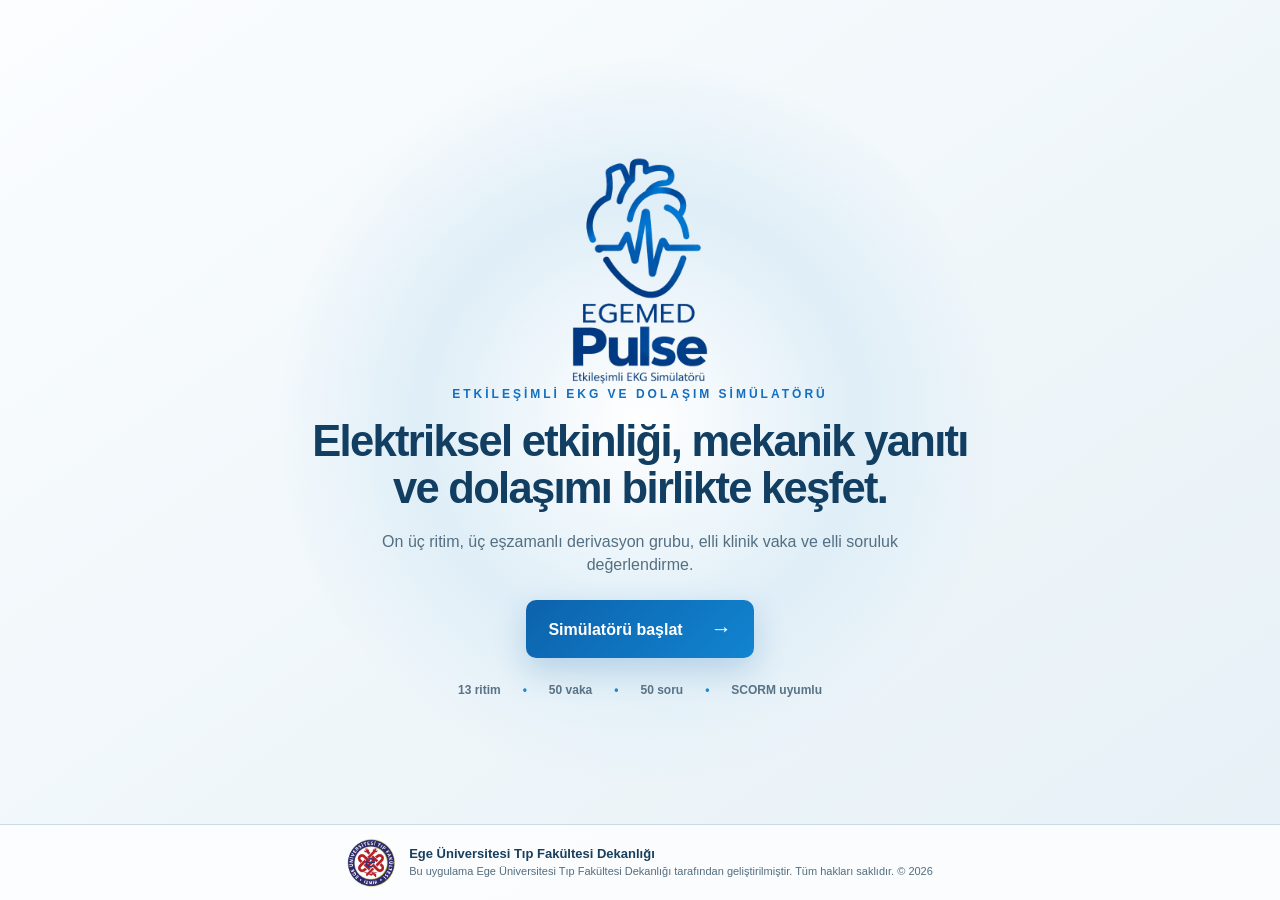
==== cardai/index.html @ 8ab579a6 "Preserve EGEMED PULSE archive baseline for independent audit" ====
<!doctype html>
<html lang="tr">
<head><meta charset="utf-8"><meta name="viewport" content="width=device-width,initial-scale=1,viewport-fit=cover"><meta name="theme-color" content="#f5fafc"><title>EGEMED PULSE — Etkileşimli EKG Simülatörü</title><link rel="icon" href="assets/egemed-pulse-favicon.png"><link rel="stylesheet" href="styles.css"></head>
<body><section class="landing" id="landingPage" aria-labelledby="landingTitle"><div class="landing-glow"></div><div class="landing-card"><img class="landing-logo" src="assets/egemed-pulse-landing.png" alt="EGEMED PULSE"><p class="landing-kicker">ETKİLEŞİMLİ EKG VE DOLAŞIM SİMÜLATÖRÜ</p><h1 id="landingTitle">Elektriksel etkinliği, mekanik yanıtı ve dolaşımı birlikte keşfet.</h1><p class="landing-lead">On üç ritim, üç eşzamanlı derivasyon grubu, elli klinik vaka ve elli soruluk değerlendirme.</p><button class="landing-start" id="startSimulator">Simülatörü başlat <span>→</span></button><div class="landing-features"><span>13 ritim</span><span>50 vaka</span><span>50 soru</span><span>SCORM uyumlu</span></div></div><footer class="landing-footer"><img src="assets/ege-tip-logo.png" alt="Ege Üniversitesi Tıp Fakültesi"><div><strong>Ege Üniversitesi Tıp Fakültesi Dekanlığı</strong><span>Bu uygulama Ege Üniversitesi Tıp Fakültesi Dekanlığı tarafından geliştirilmiştir. Tüm hakları saklıdır. © 2026</span></div></footer></section><div class="app" id="appRoot">
<header class="topbar">
  <a class="brand" href="#main" aria-label="EGEMED PULSE"><img class="pulse-header-logo" src="assets/egemed-pulse-header.png" alt="EGEMED PULSE"><span class="brand-copy"><small>ETKİLEŞİMLİ EKG SİMÜLATÖRÜ</small></span></a>
  <div class="header-progress"><span id="progressText">0 / 13 ritim incelendi</span><div class="progress-track"><i id="progressBar"></i></div></div>
  <nav aria-label="Bölümler"><button class="nav-btn active" id="simTab" data-view="sim" aria-pressed="true">Simülasyon</button><button class="nav-btn" id="caseTab" data-view="case" aria-pressed="false" title="13 simülasyon varyantı 16’şar saniye izlendikten sonra açılır">Vakalar <span id="caseCount">0/50</span></button><button class="nav-btn" id="quizTab" data-view="quiz" aria-pressed="false" title="13 simülasyon varyantı 16’şar saniye izlendikten sonra açılır">Değerlendirme <span id="quizCount">0/50</span></button><button class="nav-btn" id="educatorTab" data-view="educator" aria-pressed="false">Eğitici</button><button class="icon-btn" id="fullscreenBtn" aria-label="Tam ekrana geç" title="Tam ekran (F)">↗</button><button class="icon-btn" id="helpBtn" aria-label="Kullanım ve kaynaklar">?</button></nav>
</header>
<main id="main">
<section id="simView" class="view active-view" aria-label="EKG ve kalp simülasyonu">
  <div class="rhythm-tabs" role="group" aria-label="Ritim seçimi">
    <button data-mode="normal" class="rhythm-tab selected" aria-pressed="true"><span class="tab-number">00</span><span><strong>Normal sinüs ritmi</strong><small>Referans ritim</small></span><span class="viewed-mark" id="viewed-normal">○</span></button>
    <button data-mode="af" class="rhythm-tab" aria-pressed="false"><span class="tab-number">01</span><span><strong>Atriyal fibrilasyon</strong><small>Düzensiz atriyal etkinlik</small></span><span class="viewed-mark" id="viewed-af">○</span></button>
    <button data-mode="stemi" class="rhythm-tab" aria-pressed="false"><span class="tab-number">02</span><span><strong>ST elevasyonlu MI</strong><small>İskemi ve bölgesel kasılma</small></span><span class="viewed-mark" id="viewed-stemi">○</span></button>
    <button data-mode="pvc" class="rhythm-tab" aria-pressed="false"><span class="tab-number">03</span><span><strong>Ventriküler erken atım</strong><small>PVC · geniş erken kompleks</small></span><span class="viewed-mark" id="viewed-pvc">○</span></button>
    <button data-mode="svt" class="rhythm-tab" aria-pressed="false"><span class="tab-number">04</span><span><strong>Düzenli SVT</strong><small>Hızlı dar kompleks ritim</small></span><span class="viewed-mark" id="viewed-svt">○</span></button>
    <button data-mode="inferior" class="rhythm-tab" aria-pressed="false"><span class="tab-number">05</span><span><strong>İnferior STEMI</strong><small>II–III–aVF’de ST yükselmesi</small></span><span class="viewed-mark" id="viewed-inferior">○</span></button>
    <button data-mode="vt" class="rhythm-tab" aria-pressed="false"><span class="tab-number">06</span><span><strong>Ventriküler taşikardi</strong><small>Düzenli geniş kompleks</small></span><span class="viewed-mark" id="viewed-vt">○</span></button>
    <button data-mode="vf" class="rhythm-tab" aria-pressed="false"><span class="tab-number">07</span><span><strong>Ventriküler fibrilasyon</strong><small>Kaotik arrest ritmi</small></span><span class="viewed-mark" id="viewed-vf">○</span></button>
    <button data-mode="pat" class="rhythm-tab" aria-pressed="false"><span class="tab-number">08</span><span><strong>Paroksismal AT</strong><small>Ektopik P · dar QRS</small></span><span class="viewed-mark" id="viewed-pat">○</span></button>
    <button data-mode="flutter" class="rhythm-tab" aria-pressed="false"><span class="tab-number">09</span><span><strong>Atriyal flutter</strong><small>F dalgaları · 2:1 iletim</small></span><span class="viewed-mark" id="viewed-flutter">○</span></button>
    <button data-mode="sintach" class="rhythm-tab" aria-pressed="false"><span class="tab-number">10</span><span><strong>Sinüs taşikardisi</strong><small>Hızlı sinüs ritmi</small></span><span class="viewed-mark" id="viewed-sintach">○</span></button>
    <button data-mode="lbbb" class="rhythm-tab" aria-pressed="false"><span class="tab-number">11</span><span><strong>Sol dal bloğu</strong><small>V1 / V6 morfolojisi</small></span><span class="viewed-mark" id="viewed-lbbb">○</span></button>
    <button data-mode="rbbb" class="rhythm-tab" aria-pressed="false"><span class="tab-number">12</span><span><strong>Sağ dal bloğu</strong><small>V1’de rSR′</small></span><span class="viewed-mark" id="viewed-rbbb">○</span></button>
  </div>
  <div class="workspace" id="workspace">
    <section class="panel anatomy-panel focus-target" data-focus="anatomy" aria-labelledby="anatomyTitle">
      <div class="panel-head compact-head"><div><span class="eyebrow">01 / MEKANİK YANIT</span><h2 id="anatomyTitle">Kalp ve dolaşım</h2></div><div class="head-tools"><span class="tag">Eşzamanlı model</span><button class="panel-focus" data-focus-panel="anatomy" aria-label="Kalbi büyüt">↗</button></div></div>
      <div class="anatomy-stage"><svg id="heartSvg" viewBox="0 0 540 560" role="img" aria-labelledby="heartTitle heartDesc">
              <title id="heartTitle">Kalp, akciğer ve sistemik dolaşım</title><desc id="heartDesc">Mavi kan akışı vücuttan sağ kalbe ve akciğere; kırmızı akış akciğerden sol kalbe ve vücuda ilerler. Sarı işaretler elektriksel uyarıyı gösterir. Hastanın sağ kalbi görüntünün solundadır.</desc>
              <defs>
                <radialGradient id="heartGlow"><stop stop-color="#263443"/><stop offset="1" stop-color="#101c27" stop-opacity="0"/></radialGradient>
                <linearGradient id="wall" x1="0" y1="0" x2="1" y2="1"><stop stop-color="#aa575e"/><stop offset=".45" stop-color="#62333f"/><stop offset="1" stop-color="#2e2534"/></linearGradient>
                <linearGradient id="blueChamber"><stop stop-color="#163956"/><stop offset="1" stop-color="#235876"/></linearGradient>
                <linearGradient id="redChamber"><stop stop-color="#572b3b"/><stop offset="1" stop-color="#893f4d"/></linearGradient>
                <linearGradient id="lungExchange"><stop stop-color="#66bdf6"/><stop offset=".48" stop-color="#a891da"/><stop offset="1" stop-color="#fb7b89"/></linearGradient>
                <linearGradient id="bodyExchange"><stop stop-color="#fb7b89"/><stop offset=".48" stop-color="#aa91d3"/><stop offset="1" stop-color="#66bdf6"/></linearGradient>
                <filter id="glow"><feGaussianBlur stdDeviation="3"/></filter>
              </defs>
              <ellipse cx="272" cy="310" rx="223" ry="209" fill="url(#heartGlow)"/>
              <g class="organs">
                <path d="M234 46C210 34 194 44 183 67L172 100Q174 120 209 118L247 106V68Q244 52 234 46Z"/>
                <path d="M306 46C330 34 346 44 357 67L368 100Q366 120 331 118L293 106V68Q296 52 306 46Z"/>
                <path class="bronchi" d="M270 36V68M270 65L221 91M270 65L319 91M222 90l-19-4m19 4-11 16m108-16 19-4m-19 4 11 16"/>
                <rect x="181" y="493" width="178" height="46" rx="18"/>
              </g>
              <text class="organ-label" x="270" y="21" text-anchor="middle">AKCİĞERLER</text>
              <text class="organ-label" x="270" y="486" text-anchor="middle">VÜCUT DOKULARI</text>
              <g id="vessels" fill="none" stroke-linecap="round" stroke-linejoin="round">
                <path class="vessel vessel-blue" d="M201 506H107Q83 506 83 476V216Q83 194 107 194H178V235"/>
                <path class="vessel vessel-blue" d="M221 346Q221 311 251 284L272 250V172Q272 147 242 144H147Q126 144 126 117V99Q126 88 146 88H188"/>
                <path class="vessel vessel-red" d="M352 88H388Q413 88 413 113V181Q413 199 391 208L365 225"/>
                <path class="vessel vessel-red" d="M328 357Q298 288 309 227L316 177Q328 140 362 144Q462 149 462 227V476Q462 506 433 506H340"/>
                <path class="vessel" stroke="url(#lungExchange)" d="M188 88Q270 117 352 88"/>
                <path class="vessel" stroke="url(#bodyExchange)" d="M340 506Q270 550 201 506"/>
                <path class="vessel-highlight" d="M201 506H107Q83 506 83 476V216Q83 194 107 194H178V235M221 346Q221 311 251 284L272 250V172Q272 147 242 144H147Q126 144 126 117V99Q126 88 146 88H188M352 88H388Q413 88 413 113V181Q413 199 391 208L365 225M328 357Q298 288 309 227L316 177Q328 140 362 144Q462 149 462 227V476Q462 506 433 506H340"/>
              </g>
              <g id="heartWall"><path d="M166 214C128 242 131 307 159 353C180 396 232 444 291 461C342 436 388 386 399 322C411 259 386 217 352 210C316 195 288 216 271 239C251 208 204 191 166 214Z" fill="url(#wall)" stroke="#ad6875" stroke-width="2"/>
                <path d="M269 262Q281 330 291 443" fill="none" stroke="#cf7f89" stroke-width="13" opacity=".34"/>
              </g>
              <g id="ra" class="chamber"><path d="M168 232C146 252 150 280 172 295L241 291Q259 250 231 229C209 216 181 216 168 232Z" fill="url(#blueChamber)" stroke="#579ac0" stroke-width="2"/></g>
              <g id="la" class="chamber"><path d="M301 235Q282 252 296 287L367 299Q397 269 373 239Q337 211 301 235Z" fill="url(#redChamber)" stroke="#c66b78" stroke-width="2"/></g>
              <g id="rv" class="chamber"><path d="M168 316Q156 346 199 389Q226 418 268 431Q260 365 248 314Z" fill="url(#blueChamber)" stroke="#579ac0" stroke-width="2"/><path d="M184 334l23 14-5 20m18-39 12 23-8 24" class="trabecula blue"/></g>
              <g id="lv" class="chamber"><path d="M297 313Q293 363 305 423Q363 386 372 328L365 315Z" fill="url(#redChamber)" stroke="#c66b78" stroke-width="3"/><path d="M315 332l14 20-5 33m29-54-14 22 5 18" class="trabecula red"/></g>
              <g id="regionalWall"><path d="M377 319Q385 372 301 445" fill="none" stroke="#db9292" stroke-width="8" opacity=".5"/></g>
              <g id="ischemicRegion" opacity="0"><path d="M357 318L392 324Q386 407 299 454L307 423Q366 380 357 318Z" fill="#e7ac48" fill-opacity=".35" stroke="#f6c965" stroke-dasharray="4 3" stroke-width="2"/></g>
              <g id="coronaries"><path id="coronaryFlow" d="M314 244Q352 243 378 288Q398 343 348 406L305 442" fill="none" stroke="#f58086" stroke-width="4"/><g id="coronaryBlock" opacity="0" transform="translate(380 292)"><circle r="9" fill="#ffe1ac" stroke="#fb855c" stroke-width="2"/><path d="M-4-4L4 4M4-4L-4 4" stroke="#8c3225" stroke-width="2.5"/></g><circle class="coronary-particle" r="2.5" fill="#ffc3ad"/><circle class="coronary-particle" r="2.5" fill="#ffc3ad"/><circle class="coronary-particle" r="2.5" fill="#ffc3ad"/><circle class="coronary-particle" r="2.5" fill="#ffc3ad"/><circle class="coronary-particle" r="2.5" fill="#ffc3ad"/></g>
              <g id="ischemiaLabel" opacity="0"><path d="M368 404L432 430" fill="none" stroke="#e8b767"/><text x="449" y="448" text-anchor="middle" fill="#f6cf89" font-size="10">İskemik bölge</text><text x="449" y="463" text-anchor="middle" fill="#bba383" font-size="8">Azalmış kasılma</text></g>
              <g id="flowPaths" fill="none" stroke="none">
                <path id="flow-body-return" d="M201 506H107Q83 506 83 476V216Q83 194 107 194H178V235"/>
                <path id="flow-ra-rv" d="M178 240Q199 264 206 305L211 345"/>
                <path id="flow-rv-lung" d="M211 348Q221 311 251 284L272 250V172Q272 147 242 144H147Q126 144 126 117V99Q126 88 146 88H188"/>
                <path id="flow-lung" d="M188 88Q270 117 352 88"/>
                <path id="flow-lung-la" d="M352 88H388Q413 88 413 113V181Q413 199 391 208L351 250"/>
                <path id="flow-la-lv" d="M351 250Q329 278 334 312L331 356"/>
                <path id="flow-lv-body" d="M331 357Q298 288 309 227L316 177Q328 140 362 144Q462 149 462 227V476Q462 506 433 506H340"/>
                <path id="flow-body" d="M340 506Q270 550 201 506"/>
              </g>
              <g id="particles" aria-hidden="true"></g>
              <g id="valves" fill="none" stroke="#d7e9ec" stroke-width="3" stroke-linecap="round"><path id="tricuspid" d="M178 303l29 0 32 0"/><path id="mitral" d="M298 306l33 0 33 0"/><path id="pulmonaryValve" d="M260 242l12 0 12 0"/><path id="aorticValve" d="M297 244l13 0 12 0"/></g>
              <g id="conduction" fill="none" stroke="#ffe49d" stroke-width="2.5" stroke-linecap="round">
                <path id="atrialWire" d="M173 240Q220 221 263 282M173 240Q243 207 323 243" opacity=".17"/>
                <path id="ventWire" d="M263 282L279 315L289 408M279 319L242 340Q207 355 190 329M287 376Q324 408 354 344" opacity=".17"/>
                <circle id="saNode" cx="173" cy="240" r="5" fill="#ffe49d"/><circle id="avNode" cx="263" cy="282" r="4" fill="#ffe49d"/>
                <g id="afSignals" opacity="0"><path d="M162 259q12-16 25 0t26 0t25 0M302 260q12-16 24 0t25 0t24 0M177 280q10-15 21 0t20 0M316 279q12-15 24 0t20 0"/></g>
              </g>
              <g id="anatomyLabels" class="svg-labels">
                <text x="204" y="260" text-anchor="middle">Sağ</text><text x="204" y="276" text-anchor="middle">atriyum</text><text x="339" y="258" text-anchor="middle">Sol</text><text x="339" y="274" text-anchor="middle">atriyum</text>
                <text x="218" y="369" text-anchor="middle">Sağ</text><text x="218" y="385" text-anchor="middle">ventrikül</text><text x="331" y="363" text-anchor="middle">Sol</text><text x="331" y="379" text-anchor="middle">ventrikül</text>
                <text x="39" y="328" transform="rotate(-90 39 328)" class="vessel-label">VENA KAVALAR</text><text x="497" y="314" transform="rotate(90 497 314)" class="vessel-label">AORTA → VÜCUT</text>
                <text x="159" y="169" class="small-label">Pulmoner arter</text><text x="398" y="62" text-anchor="middle" class="small-label">Pulmoner venler</text>
                <text x="154" y="220" class="node-label">SA</text><text x="250" y="299" class="node-label">AV</text>
              </g>
            </svg><div class="layer-menu" id="layerMenu"><label><input type="checkbox" id="labelsToggle" checked> Etiket</label><label><input type="checkbox" id="electricToggle" checked> İleti</label><label><input type="checkbox" id="flowToggle" checked> Akış</label><label><input type="checkbox" id="valveToggle" checked> Kapak</label><label><input type="checkbox" id="coronaryToggle" checked> Koroner</label></div></div>
      <div class="mechanical-status"><span id="mechanicDot" class="status-dot"></span><div><small>ŞU ANDA KALPTE</small><strong id="mechanicText">Ventriküler doluş</strong></div><span id="valveText">AV kapaklar açık</span></div>
    </section>
    <div class="right-column">
      <section class="panel ecg-panel focus-target" data-focus="ecg" aria-labelledby="ecgTitle">
        <div class="panel-head compact-head"><div><span class="eyebrow">02 / ELEKTRİKSEL ETKİNLİK</span><h2 id="ecgTitle">EKG ritim şeridi</h2></div><div class="head-tools"><button id="liveBadge" class="live-badge" aria-label="Simülasyonu duraklat"><i></i> CANLI · Ⅱ</button><button class="panel-focus" data-focus-panel="ecg" aria-label="EKG’yi büyüt">↗</button></div></div>
        <div class="monitor-meta three-lead-controls"><div class="lead-choice active"><span>EKSTREMİTE DERİVASYONLARI</span><select id="leadSelect1" class="lead-select" aria-label="Ekstremite derivasyonu"><option value="I">D1</option><option value="II" selected>D2</option><option value="III">D3</option></select></div><div class="lead-choice"><span>ARTIRILMIŞ DERİVASYONLAR</span><select id="leadSelect2" class="lead-select" aria-label="Artırılmış derivasyon"><option>aVR</option><option>aVL</option><option selected>aVF</option></select></div><div class="lead-choice"><span>PREKORDİYAL DERİVASYONLAR</span><select id="leadSelect3" class="lead-select" aria-label="Prekordiyal derivasyon"><option>V1</option><option>V2</option><option selected>V3</option><option>V4</option><option>V5</option><option>V6</option></select></div><select id="afProfile" aria-label="AF ventrikül hızı" hidden><option value="controlled">Kontrollü hız</option><option value="rapid">Hızlı ventrikül yanıtı</option></select></div>
        <div class="ecg-screen three-lead-screen" id="ecgScreen"><canvas id="ecgCanvas" role="img" aria-label="Üç sütunda tıklanabilir sentetik EKG ritim şeritleri"></canvas><div class="ecg-corner" id="traceLabel">NORMAL SİNÜS RİTMİ</div><div class="compare-key" id="compareKey" hidden><i></i> Normal referans</div><div class="caliper-layer" id="caliperLayer" hidden><button class="caliper-handle a" data-handle="a" aria-label="Birinci kaliper çizgisi"></button><button class="caliper-handle b" data-handle="b" aria-label="İkinci kaliper çizgisi"></button><span id="caliperBracket"></span></div><output class="wave-tip" id="waveTip" hidden></output><div class="challenge-banner" id="challengeBanner" hidden><strong id="challengeTitle"></strong><span id="challengeText"></span><button id="cancelChallenge" aria-label="Görevi kapat">×</button></div></div>
        <div class="ecg-toolbar"><div class="tool-group"><button id="compareBtn" class="tool-btn" aria-pressed="false">≋ Normalle karşılaştır</button><button id="caliperBtn" class="tool-btn" aria-pressed="false">↔ Kaliper</button><button id="measureBtn" class="tool-btn">Ölçümler ▾</button></div><div class="measurement-presets" id="measurementPresets" hidden><button data-measure="rr">R–R</button><button data-measure="pr">PR</button><button data-measure="qrs">QRS</button><button data-measure="st">ST yüksekliği</button></div><output id="measurementOutput">Dalgalara tıklayarak ilgili faza gidebilirsin.</output><span class="ecg-scale">25 mm/sn · 10 mm/mV*</span></div>
        <div class="metrics"><div><small>R–R</small><strong id="rrMetric">800 ms</strong></div><div><small>QRS</small><strong id="qrsMetric">80 ms</strong></div><div><small>ATRİYAL ETKİNLİK</small><strong id="pMetric">P dalgası var</strong></div><div><small>SEÇİLİ ÖLÇÜM</small><strong id="selectedMetric">—</strong></div><div><small>KALP HIZI</small><strong><span id="rateText">75</span> /dk</strong></div></div>
      </section>
      <section class="panel explanation-panel focus-target" data-focus="explanation" aria-labelledby="explanationTitle">
        <div class="explanation-head"><div><span class="eyebrow">03 / EKG → KASILMA → AKIŞ</span><h2 id="explanationTitle">Normal sinüs ritmi</h2></div><div class="head-tools"><span id="phaseTag" class="tag">Diyastol</span><button class="panel-focus" data-focus-panel="explanation" aria-label="Açıklamayı büyüt">↗</button></div></div>
        <div class="explain-tabs" role="tablist"><button class="active" data-explain-tab="mechanism">Mekanizma</button><button data-explain-tab="systematic">Sistematik okuma</button><button data-explain-tab="details">Klinik kartlar</button></div>
        <div class="explain-content active" id="mechanismPanel"><p id="summaryText" class="summary-text"></p><div class="event-box"><span class="event-icon" id="eventIcon">↘</span><div><strong id="eventTitle">Ventriküler doluş</strong><p id="eventText"></p></div></div><div class="phase-chips" role="group" aria-label="Olaylara atla"><button data-phase="atrial">P / Atriyum</button><button data-phase="qrs">QRS / Uyarı</button><button data-phase="eject">Ejeksiyon</button><button data-phase="t">T / Toparlanma</button><button data-phase="fill">Doluş</button></div><div id="clues" class="clues"></div><div class="teaching-note" id="teachingNote"></div></div>
        <div class="explain-content" id="systematicPanel" hidden><div class="systematic-list" id="systematicList"></div><p class="systematic-result" id="systematicResult"></p></div>
        <div class="explain-content" id="detailsPanel" hidden><div id="detailCards" class="detail-cards"></div></div>
      </section>
    </div>
  </div>
  <div class="transport panel"><div class="transport-actions"><button id="returnToCaseBtn" class="secondary-btn" hidden>← Vakaya dön</button><button id="playBtn" class="primary-btn">Ⅱ <span>Duraklat</span></button><button id="stepBtn" class="secondary-btn">Sonraki olay →</button><button id="guideBtn" class="secondary-btn" aria-pressed="false">◎ Rehberli tur</button><button id="resetBtn" class="icon-btn" aria-label="Başa al">↺</button></div><div class="speed-control"><label for="speed">Hız</label><select id="speed"><option value="0.25">0,25×</option><option value="0.5">0,5×</option><option value="1" selected>1×</option><option value="2">2×</option></select></div><div class="timeline-control"><div><label for="timeline">Zaman</label><output id="timeText">00:02.00</output></div><input id="timeline" type="range" min="0" max="30" step="0.01" value="2"></div><div class="transport-view"><button id="splitFocusBtn" class="tool-btn active" data-focus-panel="split">Bölünmüş</button><button id="transportFullscreen" class="tool-btn">↗ Tam ekran</button></div></div>
  <div class="guided-coach" id="guidedCoach" hidden><span id="guideStep">1/5</span><button id="guidePrev" aria-label="Önceki adım">←</button><div><strong id="guideTitle"></strong><p id="guideText"></p></div><button id="guideNext" aria-label="Sonraki adım">→</button><button id="guideClose" aria-label="Kapat">×</button></div>
</section>

<section id="caseView" class="view secondary-view case-view" hidden aria-labelledby="caseTitle"><div class="view-heading"><div><span class="eyebrow">50 KLİNİK VAKA</span><h1 id="caseTitle">Klinik bilgiyi EKG bulgusuyla birleştir.</h1></div><button class="secondary-btn back-sim">← Simülasyona dön</button></div><div class="case-progress-row"><div><span id="casePageLabel">Vaka 01 / 50</span><div class="case-progress-track"><i id="caseProgressBar"></i></div></div><strong id="caseAnswered">Yanıtlanan 0 / 50</strong></div><div id="casePager" class="case-pager"></div><div class="case-navigation"><button class="secondary-btn" id="casePrev">← Önceki vaka</button><span id="caseDots">1 / 50</span><button class="primary-btn" id="caseNext">Sonraki vaka →</button></div></section>

<section id="quizView" class="view secondary-view quiz-view" hidden aria-labelledby="quizTitle"><div class="view-heading"><div><span class="eyebrow">50 SORULUK DEĞERLENDİRME</span><h1 id="quizTitle">Gördüğünü mekanizmayla eşleştir.</h1></div><button class="secondary-btn back-sim">← Simülasyona dön</button></div><p class="view-intro">Değerlendirme, simülatördeki 13 varyantın her biri en az 16 saniye izlendiğinde açılır. Başarı eşiği %80’dir.</p><form id="quizForm"></form><div class="quiz-navigation"><button type="button" class="secondary-btn" id="quizPrev">← Önceki</button><span id="quizPage">1 / 50</span><button type="button" class="primary-btn" id="quizNext">Sonraki →</button></div><div class="quiz-bottom"><button type="button" class="primary-btn" id="checkBtn">Yanıtları değerlendir</button><button type="button" class="secondary-btn" id="retryBtn" hidden>Yeniden dene</button><p id="quizResult" role="status"></p></div></section>

<section id="educatorView" class="view secondary-view" hidden aria-labelledby="educatorTitle"><div class="view-heading"><div><span class="eyebrow">EĞİTİCİ PANELİ</span><h1 id="educatorTitle">Öğrenme etkinliği özeti</h1></div><button class="secondary-btn back-sim">← Simülasyona dön</button></div><div class="educator-grid"><article class="report-card"><h2>İlerleme</h2><div id="educatorMetrics" class="report-metrics"></div></article><article class="report-card"><h2>Kullanılan araçlar</h2><div id="featureReport" class="feature-report"></div></article><article class="report-card wide"><h2>Ritim gözlemleri</h2><table><thead><tr><th>Senaryo</th><th>Gerçek izleme</th><th>Durum</th></tr></thead><tbody id="observationRows"></tbody></table></article><article class="report-card wide"><h2>Eğitici işlemleri</h2><p>Rapor bu tarayıcı veya LMS oturumundaki öğrenme etkinliğini özetler.</p><div class="report-actions"><button id="downloadReport" class="primary-btn">CSV raporu indir</button><button id="resetProgress" class="danger-btn">İlerlemeyi sıfırla</button></div><p id="reportStatus" role="status"></p></article></div></section>
</main>
<footer><span class="copyright">Bu uygulama Ege Üniversitesi Tıp Fakültesi Dekanlığı tarafından geliştirilmiştir. Tüm hakları saklıdır. © 2026</span><span id="saveStatus" role="status">Bağımsız kullanım</span><button class="text-btn" id="sourceBtn">Model ve kaynaklar</button><button class="text-btn" id="finishBtn">Oturumu kaydet ve bitir ↗</button></footer>
</div>

<dialog id="infoDialog" aria-labelledby="infoTitle"><div class="dialog-head"><div><span class="eyebrow">EGEMED PULSE v5.0</span><h2 id="infoTitle">Kullanım, kısayollar ve kapsam</h2></div><button id="closeInfo" class="icon-btn" aria-label="Kapat">×</button></div><div class="dialog-content"><h3>Kısayollar</h3><div class="shortcut-grid"><span><kbd>Space</kbd> Oynat / duraklat</span><span><kbd>← →</kbd> Önceki / sonraki olay</span><span><kbd>1–9</kbd> İlk dokuz senaryo</span><span><kbd>[ ]</kbd> Önceki / sonraki senaryo</span><span><kbd>F</kbd> Tam ekran</span><span><kbd>C</kbd> Kaliper</span><span><kbd>Esc</kbd> Odak modundan çık</span></div><h3>Nasıl kullanılır?</h3><ol><li>Yatay ritim şeridinden bir senaryo seç; kan akışı ile EKG’yi birlikte izle.</li><li>Üç sütundaki menülerden D1–D3, aVR–aVF ve V1–V6 gruplarından birer derivasyon seç. Bir EKG sütununa tıklamak onu ölçümler için etkinleştirir.</li><li>EKG dalgalarına tıklayarak ilgili olaya git. Kaliperle süre ve voltaj farkını ölç.</li><li>Normalle karşılaştır, rehberli turu başlat veya bir paneli büyüt. Aynı büyütme düğmesine yeniden basmak bölünmüş görünüme döndürür.</li><li>Vakaları ve değerlendirmeyi tamamla. Eğitici panelinden etkinliği görüntüle.</li></ol><h3>Modelin kapsamı</h3><p>EKG kanın hareketini değil, kalbin elektriksel etkinliğini kaydeder. Elektriksel uyarıyı mekanik yanıt izler. Kalp, damarlar ve parçacıklar öğretim amacıyla şematiktir; basınç, hız veya atım hacmi ölçmez.</p><p>Model normal sinüs ritmi, AF, anterior ve inferior STEMI örnekleri, PVC, düzenli SVT, monomorfik VT, VF, paroksismal atriyal taşikardi, 2:1 iletimli atriyal flutter, sinüs taşikardisi, LBBB ve RBBB örneklerini içerir. Üç eşzamanlı şerit derivasyon farklarını öğretir; sentetik morfolojiler klinik tanı veya tedavi kararı için kullanılmaz.</p><h3>Kaynaklar</h3><ul class="sources"><li><a href="https://doi.org/10.1093/eurheartj/ehq278" target="_blank" rel="noopener noreferrer">ESC: Atriyal fibrilasyon</a></li><li><a href="https://doi.org/10.1161/CIR.0000000000000311" target="_blank" rel="noopener noreferrer">ACC/AHA/HRS: SVT, atriyal taşikardi ve flutter</a></li><li><a href="https://doi.org/10.1161/CIR.0000000000000549" target="_blank" rel="noopener noreferrer">AHA/ACC/HRS: Ventriküler aritmiler</a></li><li><a href="https://doi.org/10.1161/CIRCULATIONAHA.108.191095" target="_blank" rel="noopener noreferrer">AHA/ACCF/HRS: İntraventriküler iletim bozuklukları</a></li><li><a href="https://doi.org/10.1016/j.jacc.2008.12.016" target="_blank" rel="noopener noreferrer">AHA/ACCF/HRS: Akut iskemi ve infarkt EKG’si</a></li><li><a href="https://cvphysiology.com/heart-disease/hd002" target="_blank" rel="noopener noreferrer">Klabunde: Kardiyak döngü</a></li></ul><p>Kaynaklar 15 Eylül 2026 tarihinde kontrol edilmiştir.</p></div></dialog>
<dialog id="finishDialog" aria-labelledby="finishTitle"><div class="dialog-head"><h2 id="finishTitle">Oturum kaydedildi</h2><button id="closeFinish" class="icon-btn" aria-label="Kapat">×</button></div><p id="finishMessage"></p><button class="primary-btn" id="continueBtn">Simülasyona dön</button></dialog>
<dialog id="resetDialog" aria-labelledby="resetTitle"><div class="dialog-head"><h2 id="resetTitle">İlerleme sıfırlansın mı?</h2><button id="closeReset" class="icon-btn" aria-label="Kapat">×</button></div><p>Tüm gözlem süreleri, yanıtlar, puanlar ve araç kullanım bilgileri silinecek.</p><div class="dialog-actions"><button id="confirmReset" class="danger-btn">Evet, sıfırla</button><button id="cancelReset" class="secondary-btn">Vazgeç</button></div></dialog>
<script src="model.js"></script><script src="scorm.js"></script><script src="curriculum.js"></script><script src="app.js"></script><script src="features.js"></script><script src="landing.js"></script>
</body></html>
---- cardai/styles.css ----
:root{color-scheme:dark;--navy:#0b1620;--navy2:#102638;--panel:#122331;--line:#284050;--text:#edf5fa;--muted:#93acbd;--cyan:#57c8ef;--mint:#72dbc2;--red:#be2d43;--paper:#f7fafc;--ink:#153a53;--gold:#e9b35e;--radius:12px;--gap:10px}*{box-sizing:border-box}html,body{margin:0;min-height:100%;background:var(--navy);font-family:Inter,ui-sans-serif,-apple-system,BlinkMacSystemFont,"Segoe UI",sans-serif;color:var(--text);font-size:14px}body{background:radial-gradient(ellipse at 12% 0,#19313a 0,transparent 46%),var(--navy);line-height:1.45}button,select,input{font:inherit}button{cursor:pointer;color:inherit}button:disabled{cursor:default;opacity:.48}button:focus-visible,a:focus-visible,select:focus-visible,input:focus-visible{outline:2px solid #8bdfff;outline-offset:2px}[hidden]{display:none!important}a{color:#65cef1}.app{min-height:100dvh;max-width:1720px;margin:auto;padding:0 24px;display:grid;grid-template-rows:70px minmax(0,1fr) 30px}.topbar{margin:0 -24px;padding:0 24px;display:flex;align-items:center;gap:22px;background:linear-gradient(100deg,#102739,#1a3b53);border-bottom:1px solid #52778e}.brand{display:flex;align-items:center;gap:11px;color:var(--text);text-decoration:none;min-width:max-content}.faculty-logo{width:48px;height:48px;object-fit:contain;filter:drop-shadow(0 1px 4px #0005)}.brand-copy b{display:block;font-size:23px;line-height:1;letter-spacing:-.5px}.brand-copy em{font-style:normal;font-weight:400;color:#6bc9f1}.brand-copy small{display:block;color:#aec9db;font-size:8px;letter-spacing:1.8px;margin-top:6px}.header-progress{width:150px;margin-left:auto;color:#bbd0de;font-size:9px}.progress-track{height:4px;background:#315064;border-radius:10px;overflow:hidden;margin-top:5px}.progress-track i{display:block;height:100%;width:0;background:var(--cyan);transition:width .25s}nav{display:flex;align-items:center;gap:4px}.nav-btn{border:0;background:transparent;border-radius:7px;padding:9px 10px;color:#aec3d3;font-size:11px;white-space:nowrap}.nav-btn.active{background:#31536b;color:#e9f9ff}.nav-btn span{margin-left:3px;border:1px solid #62829a;border-radius:4px;padding:1px 4px;font-size:8px}.icon-btn,.panel-focus{display:inline-grid;place-items:center;background:transparent;border:1px solid #395366;border-radius:7px}.icon-btn{width:34px;height:34px}.panel-focus{width:27px;height:27px;font-size:15px;color:#6fcbea}.icon-btn:hover,.panel-focus:hover,.tool-btn:hover,.secondary-btn:hover{background:#294153}main{min-height:0}.view{height:100%;min-height:0}.active-view{display:grid;grid-template-rows:58px minmax(0,1fr) 52px;gap:var(--gap);padding:10px 0}.rhythm-tabs{display:grid;grid-template-columns:repeat(3,1fr);gap:8px}.rhythm-tab{display:flex;align-items:center;gap:10px;min-width:0;padding:7px 13px;text-align:left;background:#142634;border:1px solid #294253;border-radius:9px}.rhythm-tab.selected{border-color:#5bc6ee;background:linear-gradient(120deg,#234c65,#193447)}body[data-mode=af] .rhythm-tab.selected,body[data-mode=stemi] .rhythm-tab.selected{background:linear-gradient(115deg,#bd3048,#9f2138);border-color:#ef8292}.tab-number{padding:5px;border:1px solid #467084;border-radius:6px;font:10px ui-monospace,monospace;color:#70d3ef}.rhythm-tab strong{display:block;font-size:12px;font-weight:650}.rhythm-tab small{display:block;font-size:8px;color:#98b0c0;margin-top:1px}.viewed-mark{margin-left:auto;font-size:15px;color:#618397}.viewed-mark.done{color:#73e1c2}.workspace{display:grid;grid-template-columns:minmax(0,42fr) minmax(0,58fr);gap:var(--gap);min-height:0}.panel{background:linear-gradient(145deg,#142736,#0f202d);border:1px solid #284151;border-radius:var(--radius);overflow:hidden}.panel-head,.explanation-head{display:flex;align-items:center;justify-content:space-between;gap:8px}.compact-head{height:48px;padding:7px 14px}.head-tools{display:flex;align-items:center;gap:6px}.eyebrow{display:block;color:#71c6e7;font-size:7px;letter-spacing:1.6px;font-weight:700}.panel h2{font-size:16px;margin:2px 0 0;line-height:1.2}.tag{font-size:8px;color:#9fc3d3;background:#203b48;border-radius:5px;padding:4px 7px;white-space:nowrap}.anatomy-panel{display:grid;grid-template-rows:48px minmax(0,1fr) 44px;min-height:0;background:radial-gradient(ellipse at 50% 46%,#263d51,#10202e 70%)}.anatomy-stage{position:relative;min-height:0;display:grid;place-items:center;overflow:hidden}.anatomy-stage>svg{display:block;width:100%;height:100%;max-height:none;min-height:0}.layer-menu{position:absolute;left:8px;bottom:8px;display:flex;flex-wrap:wrap;gap:4px;max-width:calc(100% - 16px);padding:5px 7px;border:1px solid #3a596c;border-radius:7px;background:#0e2130e8;backdrop-filter:blur(4px)}.layer-menu label{display:flex;align-items:center;gap:3px;font-size:8px;color:#bad0dc;cursor:pointer}.layer-menu input{width:10px;height:10px;margin:0;accent-color:#65c9ed}.mechanical-status{height:44px;display:flex;align-items:center;gap:8px;padding:6px 14px;background:#174054;border-top:1px solid #376071}.status-dot{width:6px;height:6px;border-radius:50%;background:#80dafa}.mechanical-status small{font-size:6px;letter-spacing:1px;color:#8cc5d9;display:block}.mechanical-status strong{display:block;font-size:10px}.mechanical-status>span:last-child{margin-left:auto;text-align:right;color:#add0dd;font-size:8px}.right-column{display:grid;grid-template-rows:minmax(0,47fr) minmax(0,53fr);gap:var(--gap);min-height:0}.ecg-panel{display:grid;grid-template-rows:48px 30px minmax(90px,1fr) 32px 44px;min-height:0;color:var(--ink);background:var(--paper);border-color:#bccfda}.ecg-panel .eyebrow,.explanation-panel .eyebrow{color:#4d8eaa}.ecg-panel h2,.explanation-panel h2{color:#153e58}.live-badge{border:1px solid #badbd6;border-radius:6px;background:#edf8f5;color:#16816c;font-size:7px;letter-spacing:.5px;padding:5px 7px}.live-badge i{display:inline-block;width:4px;height:4px;border-radius:50%;background:#16a17f;margin-right:4px}.monitor-meta{display:flex;align-items:center;justify-content:space-between;padding:0 14px}.signal-options{display:flex;align-items:center;gap:7px}.signal-options>span{font-size:7px;letter-spacing:1px;color:#3f6f88}.signal-options small{letter-spacing:0;color:#6f8a99}.signal-options select{height:23px;max-width:145px;border:1px solid #becdd6;border-radius:5px;color:#214f69;background:#fff;font-size:9px;padding:2px 5px}.monitor-rate{display:flex;align-items:center;gap:4px;color:#164763}.monitor-rate b{font:26px ui-monospace,monospace;line-height:1}.monitor-rate span{font-size:8px;line-height:1.1}.monitor-rate small{display:block;font-size:6px;color:#65808f}.ecg-screen{position:relative;min-height:0;margin:0 10px;background:#fffafa;border:1px solid #dfc0c7;border-radius:7px;overflow:hidden;touch-action:none}.ecg-screen canvas{display:block;width:100%;height:100%;cursor:crosshair}.ecg-corner,.compare-key{position:absolute;top:7px;padding:2px 4px;border-radius:3px;background:#fffafad9;font:7px ui-monospace,monospace;letter-spacing:1px;color:#8c4e59;pointer-events:none}.ecg-corner{left:9px}.compare-key{right:9px;color:#22758d}.compare-key i{display:inline-block;width:14px;border-top:2px dashed #36a5bd;margin-right:4px;vertical-align:middle}.wave-tip{position:absolute;z-index:5;transform:translate(-50%,-115%);padding:5px 8px;border-radius:6px;background:#153d55;color:white;font-size:9px;white-space:nowrap;pointer-events:none;box-shadow:0 4px 15px #0003}.caliper-layer{position:absolute;inset:0;pointer-events:none}.caliper-handle{position:absolute;top:0;bottom:0;width:2px;border:0;padding:0;background:#1b89a7;pointer-events:auto;cursor:ew-resize}.caliper-handle:before{content:attr(data-handle);position:absolute;top:4px;left:-8px;width:18px;height:18px;border-radius:50%;display:grid;place-items:center;background:#197c98;color:#fff;font:bold 9px sans-serif}.caliper-handle.a{left:35%}.caliper-handle.b{left:62%}.caliper-layer>span{position:absolute;top:26px;height:1px;border-top:1px dashed #167e99;left:35%;width:27%}.challenge-banner{position:absolute;left:8px;right:8px;bottom:7px;display:grid;grid-template-columns:auto 1fr auto;align-items:center;gap:7px;padding:6px 8px;border-radius:6px;background:#0e3346ed;color:white;font-size:8px}.challenge-banner strong{color:#79ddfb}.challenge-banner button{border:0;background:transparent;font-size:14px}.ecg-toolbar{position:relative;display:flex;align-items:center;gap:7px;padding:4px 10px;color:#486979;border-top:1px solid #dbe4e9;font-size:7px}.tool-group{display:flex;gap:4px}.tool-btn{border:1px solid #35536a;border-radius:6px;background:#172d3d;color:#c0d7e3;padding:5px 7px;font-size:8px;white-space:nowrap}.tool-btn.active,.tool-btn[aria-pressed=true]{border-color:#5bc8ee;background:#244b62;color:#e5f8ff}.ecg-panel .tool-btn{background:#edf4f7;color:#315c72;border-color:#c7d7e0}.ecg-panel .tool-btn.active,.ecg-panel .tool-btn[aria-pressed=true]{background:#d5edf4;color:#0e6078;border-color:#65aec2}.measurement-presets{position:absolute;left:110px;bottom:29px;z-index:6;display:flex;gap:3px;padding:5px;border-radius:6px;background:#fff;box-shadow:0 7px 25px #0c31402e}.measurement-presets button{border:1px solid #c5d8e1;border-radius:4px;background:#eff5f8;color:#285c74;font-size:8px;padding:5px}.ecg-toolbar output{overflow:hidden;text-overflow:ellipsis;white-space:nowrap;flex:1}.ecg-scale{white-space:nowrap;color:#8298a4}.metrics{display:grid;grid-template-columns:.8fr .7fr 1.2fr 1fr;border-top:1px solid #d8e2e8;padding:7px 0}.metrics>div{padding:0 12px;border-right:1px solid #d4dfe5;min-width:0}.metrics>div:last-child{border:0}.metrics small{display:block;font-size:6px;letter-spacing:.8px;color:#718a99}.metrics strong{display:block;font-size:10px;font-weight:600;white-space:nowrap;overflow:hidden;text-overflow:ellipsis;margin-top:2px}.explanation-panel{min-height:0;padding:9px 12px;color:var(--ink);background:var(--paper);border-color:#bfd0da}.explanation-head{height:34px}.explanation-head h2{font-size:15px}.explain-tabs{display:flex;gap:4px;height:27px;margin-bottom:5px}.explain-tabs button{border:0;border-bottom:2px solid transparent;background:transparent;color:#638092;padding:3px 8px;font-size:8px}.explain-tabs button.active{border-color:#1787a7;color:#155c73}.explain-content{min-height:0;height:calc(100% - 66px);overflow:hidden}.summary-text{margin:0 0 5px;color:#426074;font-size:9px;line-height:1.45;display:-webkit-box;-webkit-line-clamp:2;-webkit-box-orient:vertical;overflow:hidden}.event-box{display:flex;gap:8px;align-items:center;min-height:48px;padding:6px 9px;border:1px solid #c8dfe5;border-radius:7px;background:#eaf5f7}.event-icon{flex:0 0 25px;text-align:center;color:#1685a5;font:20px ui-monospace,monospace}.event-box strong{font-size:9px}.event-box p{margin:2px 0 0;color:#4e6f7e;font-size:8px;line-height:1.4}.phase-chips{display:flex;gap:3px;margin:5px 0}.phase-chips button{border:1px solid #c8d9e2;border-radius:4px;background:#eef4f7;color:#526f80;padding:4px 6px;font-size:7px}.phase-chips button.active{background:#d9f0f5;border-color:#55a9bd;color:#105c70}.clues{display:flex;flex-wrap:wrap;gap:7px;margin:3px 0;color:#4a6879;font-size:7px}.clues span:before{content:"";display:inline-block;width:3px;height:3px;border-radius:50%;background:#c02c44;margin:0 4px 2px 0}.teaching-note{margin-top:4px;padding:5px 7px;border:1px solid #c5e2d8;border-radius:6px;background:#eef9f5;color:#3d6c63;font-size:7px;line-height:1.4}.teaching-note b{color:#166252}.detail-cards{display:grid;grid-template-columns:repeat(3,1fr);gap:7px;height:100%}.detail-cards article{padding:10px;border-radius:7px;background:#ebf1f5;overflow:auto}.detail-cards h3{font-size:10px;color:#255b78;margin:0 0 6px}.detail-cards h3 span{color:#2787aa}.detail-cards p{font-size:9px;line-height:1.55;color:#3f5f71;margin:0}.systematic-list{display:grid;grid-template-columns:repeat(2,1fr);gap:5px}.systematic-item{display:flex;align-items:flex-start;gap:7px;padding:7px;border:1px solid #d5e1e7;border-radius:6px;background:#f1f5f7}.systematic-item input{accent-color:#1d96b3;margin-top:2px}.systematic-item b{display:block;font-size:8px}.systematic-item span{display:block;font-size:7px;color:#557180}.systematic-result{margin:7px 0 0;padding:7px;border-radius:6px;background:#e9f5f7;color:#235b6b;font-size:8px}.transport{display:flex;align-items:center;gap:10px;padding:6px 10px}.transport-actions,.transport-view{display:flex;align-items:center;gap:5px;white-space:nowrap}.primary-btn,.secondary-btn,.danger-btn{min-height:30px;padding:6px 10px;border-radius:6px;font-size:9px;border:1px solid transparent}.primary-btn{background:#4fc5ef;color:#092b3f;font-weight:700}.secondary-btn{background:#192e3d;border-color:#355064}.danger-btn{background:#a92b3f;border-color:#d65d6d;color:white}.speed-control{display:flex;align-items:center;gap:5px;color:#a8c0cf;font-size:8px}.speed-control select{height:28px;border:1px solid #375266;border-radius:5px;background:#102432;color:#b9e9fb;font-size:9px}.timeline-control{min-width:140px;flex:1;padding-left:9px;border-left:1px solid #294351}.timeline-control>div{display:flex;justify-content:space-between;color:#aec4d0;font-size:7px}.timeline-control output{color:#6ed2f3;font-family:ui-monospace,monospace}.timeline-control input{display:block;width:100%;height:12px;margin:0;accent-color:#54c4ed}.guided-coach{position:absolute;z-index:20;left:50%;bottom:62px;transform:translateX(-50%);width:min(720px,calc(100% - 40px));display:grid;grid-template-columns:auto auto 1fr auto auto;align-items:center;gap:8px;padding:8px 10px;border:1px solid #5fb8d3;border-radius:9px;background:#12364bea;backdrop-filter:blur(10px);box-shadow:0 10px 30px #0005}.guided-coach>span{color:#78d8f4;font:9px ui-monospace,monospace}.guided-coach button{border:1px solid #4c8197;background:#183f53;border-radius:5px;color:white}.guided-coach strong{font-size:10px}.guided-coach p{font-size:8px;color:#b8d0dc;margin:1px 0}.secondary-view{padding:18px 0;overflow:auto}.view-heading{display:flex;align-items:center;justify-content:space-between;gap:20px;margin-bottom:15px}.view-heading h1{font-size:25px;margin:5px 0 0}.view-intro{color:#a6bdcb;font-size:11px}.case-grid{display:grid;grid-template-columns:repeat(2,1fr);gap:14px}.case-card,.report-card{padding:18px;border:1px solid #294454;border-radius:10px;background:#132634}.case-card header span{display:block;color:#61caee;font-size:8px;letter-spacing:1.5px}.case-card header b{font-size:16px}.case-card>p{color:#afc5d2;font-size:10px}.case-card fieldset{border:0;margin:12px 0;padding:0}.case-card legend{font-size:10px;font-weight:650;margin-bottom:6px}.case-card label{display:block;padding:7px 9px;border:1px solid #2f4b5d;border-radius:6px;margin-top:5px;font-size:9px}.case-card input{accent-color:#55c8ee}.case-actions,.report-actions,.dialog-actions{display:flex;gap:7px;align-items:center}.case-feedback{min-height:22px;color:#7bd9be!important}.case-summary{display:flex;align-items:center;gap:20px;margin-top:14px;padding:12px 16px;border:1px solid #2d4a5c;border-radius:9px;background:#162b3a}.case-summary span{display:block;font-size:8px;color:#96b3c3}.case-summary strong{font-size:19px}.case-summary p{margin:0;color:#a8c0cc;font-size:9px}.educator-grid{display:grid;grid-template-columns:repeat(2,1fr);gap:12px}.report-card h2{margin:0 0 12px}.report-card.wide{grid-column:1/-1}.report-metrics{display:grid;grid-template-columns:repeat(4,1fr);gap:8px}.report-metrics div{padding:10px;border-radius:7px;background:#1a3445}.report-metrics span{display:block;color:#96b2c2;font-size:8px}.report-metrics strong{font-size:18px}.feature-report{display:flex;flex-wrap:wrap;gap:6px}.feature-report span{padding:6px 9px;border:1px solid #315367;border-radius:99px;color:#aec5d2;font-size:8px}.feature-report span.used{border-color:#57bb9f;background:#1c443b;color:#98e9d1}table{width:100%;border-collapse:collapse;font-size:10px}th,td{text-align:left;padding:8px;border-bottom:1px solid #294454}th{color:#7fcce6}.quiz-panel{padding:0}.question{border:0;border-top:1px solid #294454;padding:10px 0;margin:0}.question legend{font-size:11px;font-weight:650}.question label{display:inline-flex;gap:5px;align-items:center;margin:6px 6px 0 0;padding:7px 9px;border:1px solid #2d4b5d;border-radius:6px;font-size:9px}.question label.correct{border-color:#59c39f;background:#1d473c}.question label.wrong{border-color:#d46877;background:#492835}.feedback{font-size:8px;color:#b5cbd6;margin-top:5px}.quiz-bottom{display:flex;align-items:center;gap:8px;margin-top:10px}.quiz-bottom p{font-size:9px}.text-btn{border:0;background:transparent;color:#62caed;font-size:8px}footer{display:flex;align-items:center;justify-content:space-between;gap:12px;border-top:1px solid #263d4c;color:#809dad;font-size:8px}footer i{font-style:normal;color:#536e7e;margin-left:4px}dialog{width:min(740px,calc(100% - 24px));max-height:85dvh;padding:22px;border:1px solid #416277;border-radius:12px;background:#142836;color:#eaf4f9;box-shadow:0 24px 80px #0008}dialog::backdrop{background:#000a;backdrop-filter:blur(3px)}.dialog-head{display:flex;align-items:center;justify-content:space-between}.dialog-head h2{font-size:20px;margin:4px 0}.dialog-content{overflow:auto;color:#bbced9;font-size:10px;line-height:1.65}.dialog-content h3{font-size:13px;color:#f0f7fb;margin:17px 0 6px}.shortcut-grid{display:grid;grid-template-columns:repeat(2,1fr);gap:6px}.shortcut-grid span{padding:6px;border-radius:5px;background:#1b3445}.shortcut-grid kbd{display:inline-block;min-width:42px;padding:2px 5px;border:1px solid #577286;border-radius:4px;background:#0d1d28;text-align:center;color:#87d9f4}.dialog-actions{margin-top:16px}

/* Focus modes keep a single teaching surface while using all available room. */
.app[data-focus=anatomy] .workspace{grid-template-columns:1fr}.app[data-focus=anatomy] .right-column{display:none}.app[data-focus=ecg] .workspace,.app[data-focus=explanation] .workspace{grid-template-columns:1fr}.app[data-focus=ecg] .anatomy-panel,.app[data-focus=explanation] .anatomy-panel{display:none}.app[data-focus=ecg] .right-column{grid-template-rows:1fr}.app[data-focus=ecg] .explanation-panel{display:none}.app[data-focus=explanation] .right-column{grid-template-rows:1fr}.app[data-focus=explanation] .ecg-panel{display:none}.app[data-focus=ecg] .ecg-panel{grid-template-rows:48px 36px minmax(0,1fr) 36px 50px}.app[data-focus=ecg] .ecg-screen{margin:0 20px}.app[data-focus=explanation] .explanation-panel{padding:22px}.app[data-focus=explanation] .summary-text,.app[data-focus=explanation] .event-box p,.app[data-focus=explanation] .teaching-note{font-size:12px}.app[data-focus=explanation] .event-box{min-height:100px}.app[data-focus=explanation] .detail-cards h3{font-size:14px}.app[data-focus=explanation] .detail-cards p{font-size:12px}.focus-exit{display:none}.app[data-focus]:not([data-focus=split]) .panel-focus[data-focus-panel]{transform:rotate(180deg)}

/* 16:9 presentation layout: all core controls and both panels fit without page scroll. */
@media (min-width:1000px) and (min-aspect-ratio:3/2){html,body{height:100%;overflow:hidden}.app{height:100dvh;min-height:540px;max-width:none;grid-template-rows:58px minmax(0,1fr) 22px;padding:0 16px}.topbar{height:58px;margin:0 -16px;padding:0 16px}.faculty-logo{width:42px;height:42px}.brand-copy b{font-size:20px}.brand-copy small{font-size:7px;margin-top:4px}.header-progress{width:120px}.active-view{grid-template-rows:50px minmax(0,1fr) 46px;gap:8px;padding:8px 0}.rhythm-tab{padding:5px 10px}.compact-head{height:42px}.anatomy-panel{grid-template-rows:42px minmax(0,1fr) 40px}.right-column{gap:8px}.ecg-panel{grid-template-rows:42px 26px minmax(78px,1fr) 29px 39px}.explanation-panel{padding:7px 10px}.explanation-head{height:29px}.explain-tabs{height:24px;margin-bottom:3px}.explain-content{height:calc(100% - 56px)}.transport{padding:4px 8px}.guided-coach{bottom:55px}footer{height:22px}.secondary-view{padding:10px 0}.view-heading{margin-bottom:8px}.view-heading h1{font-size:20px}.case-card,.report-card{padding:12px}.case-card>p{margin:5px 0}.case-card fieldset{margin:7px 0}.case-card label{padding:5px 7px}.case-summary{margin-top:8px;padding:8px 12px}.question{padding:7px 0}.question label{padding:5px 7px;margin-top:4px}.quiz-bottom{margin-top:6px}}
@media (max-height:650px) and (min-width:1000px){.app{grid-template-rows:52px minmax(0,1fr) 18px}.topbar{height:52px}.faculty-logo{width:38px;height:38px}.brand-copy b{font-size:18px}.header-progress{display:none}.nav-btn{padding:6px 8px}.icon-btn{width:30px;height:30px}.active-view{grid-template-rows:44px minmax(0,1fr) 40px;padding:6px 0;gap:6px}.rhythm-tabs{gap:6px}.rhythm-tab{padding:3px 8px}.rhythm-tab strong{font-size:10px}.tab-number{padding:3px}.workspace{gap:6px}.right-column{gap:6px}.compact-head{height:36px;padding:4px 10px}.panel h2{font-size:13px}.anatomy-panel{grid-template-rows:36px minmax(0,1fr) 35px}.mechanical-status{height:35px}.ecg-panel{grid-template-rows:36px 23px minmax(64px,1fr) 25px 34px}.monitor-rate b{font-size:21px}.explanation-panel{padding:5px 8px}.explanation-head{height:25px}.explain-tabs{height:21px;margin:0}.explain-content{height:calc(100% - 46px)}.summary-text{font-size:7px;margin-bottom:2px}.event-box{min-height:36px;padding:3px 6px}.phase-chips{margin:2px 0}.teaching-note{margin-top:2px;padding:3px 5px}.transport{padding:3px 6px}.primary-btn,.secondary-btn{min-height:26px;padding:4px 7px}.tool-btn{padding:4px 6px}footer{height:18px}.secondary-view{padding:6px 0}.view-heading h1{font-size:17px}.case-card,.report-card{padding:9px}.case-summary{padding:5px 9px}}
@media (max-width:999px),(max-aspect-ratio:3/2){.app{display:block;padding:0 14px}.topbar{min-height:66px;margin:0 -14px;padding:8px 14px;flex-wrap:wrap}.header-progress{order:3;width:100%;margin:0}.brand-copy b{font-size:18px}.brand-copy small{font-size:6px}.faculty-logo{width:40px;height:40px}nav{margin-left:auto}.nav-btn{padding:7px 6px;font-size:9px}.nav-btn span{display:none}.icon-btn{width:31px;height:31px}.active-view{display:block;padding:10px 0}.rhythm-tabs{height:auto;margin-bottom:9px}.rhythm-tab{padding:8px}.workspace{grid-template-columns:1fr}.anatomy-panel{height:650px;margin-bottom:10px}.right-column{display:block}.ecg-panel{height:410px;margin-bottom:10px}.explanation-panel{height:430px}.transport{margin-top:10px;flex-wrap:wrap}.timeline-control{flex-basis:100%;border:0;padding:0}.transport-view{margin-left:auto}.secondary-view{padding:15px 0}.case-grid,.educator-grid{grid-template-columns:1fr}.report-card.wide{grid-column:auto}footer{min-height:38px}.app[data-focus] .workspace{display:block}.app[data-focus=anatomy] .anatomy-panel,.app[data-focus=ecg] .ecg-panel,.app[data-focus=explanation] .explanation-panel{height:calc(100dvh - 190px)}}
@media (max-width:600px){.brand-copy small,.header-progress,.nav-btn[data-view=educator]{display:none}.topbar{min-height:58px;flex-wrap:nowrap}.faculty-logo{width:35px;height:35px}.brand{gap:6px}.brand-copy b{font-size:15px}nav{gap:3px}.nav-btn{width:30px;padding:6px 2px;font-size:0}.nav-btn:before{font-size:12px}.nav-btn#simTab:before{content:"▶"}.nav-btn#caseTab:before{content:"▦"}.nav-btn#quizTab:before{content:"✓"}.nav-btn span{display:none}.icon-btn{width:29px;height:29px}.rhythm-tabs{gap:5px}.rhythm-tab{align-items:flex-start;padding:6px}.tab-number,.viewed-mark{display:none}.rhythm-tab strong{font-size:9px}.rhythm-tab small{font-size:7px}.anatomy-panel{height:545px}.ecg-panel{height:390px}.explanation-panel{height:500px}.tool-group{flex-wrap:wrap}.ecg-toolbar{height:auto;flex-wrap:wrap}.ecg-toolbar output{flex-basis:100%}.ecg-panel{grid-template-rows:48px 42px minmax(100px,1fr) 56px 44px}.metrics>div{padding:0 6px}.metrics strong{font-size:8px}.transport-actions{flex-wrap:wrap}.transport-view{display:none}.case-grid{grid-template-columns:1fr}.view-heading{align-items:flex-start}.view-heading h1{font-size:20px}.view-heading .back-sim{white-space:nowrap}.shortcut-grid{grid-template-columns:1fr}.question label{display:flex}.report-metrics{grid-template-columns:repeat(2,1fr)}}
@media(prefers-reduced-motion:reduce){*{scroll-behavior:auto!important;transition:none!important}}

/* SVG anatomy */
.organs{fill:#1d2a36;stroke:#455665;stroke-width:1.5}.organs .bronchi{fill:none;stroke:#63717d;stroke-width:3}.organ-label{fill:#95acbc;font-size:10px;letter-spacing:2px}.vessel{stroke-width:17;opacity:.63}.vessel-blue{stroke:#3e85ac}.vessel-red{stroke:#ba5265}.vessel-highlight{stroke:#fff;stroke-width:2;opacity:.1}.trabecula{fill:none;stroke-width:3;opacity:.36}.trabecula.blue{stroke:#81c7e5}.trabecula.red{stroke:#eda6a3}.chamber{transform-box:fill-box;transform-origin:center}.svg-labels{pointer-events:none;fill:#e1ecf5;font-size:13px;paint-order:stroke;stroke:#203443;stroke-width:2px;stroke-linejoin:round}.svg-labels .vessel-label{font-size:9px;letter-spacing:2px;fill:#91afc3;stroke:none}.svg-labels .small-label{font-size:10px;fill:#adc3d1;stroke:none}.svg-labels .node-label{font-size:10px;fill:#ffe49d;stroke:#14242e;stroke-width:3}.dot{display:inline-block;width:6px;height:6px;border-radius:50%}.dot.blue{background:#67bdf6}.dot.red{background:#fa7b8a}.dot.gold{background:#ffe49d}
/* Two-dimensional ECG calipers: each handle measures both time and voltage. */
.caliper-handle{top:46%;bottom:auto;width:16px;height:16px;border:2px solid #d7f6ff;border-radius:50%;background:#197c98;transform:translate(-50%,-50%);cursor:move;box-shadow:0 2px 7px #06324566}
.caliper-handle:before{content:attr(data-handle);top:-18px;left:-2px;width:16px;height:16px;background:#197c98}
.caliper-handle:after{content:"";position:absolute;left:6px;top:-100vh;width:1px;height:200vh;border-left:1px dashed #167e99;opacity:.75}
.caliper-layer>span{top:0;left:0;width:0;height:2px;border:0;background:#167e99;transform-origin:0 50%}
.icon-btn.active{background:#245269;color:#9fe6fb;border-color:#58bcd8}
.text-icon{font-size:7px;font-weight:750;letter-spacing:.5px}

/* v3 light interface and readable typography. The scale changes text, not panel geometry. */
:root{color-scheme:light;--navy:#edf3f7;--navy2:#ffffff;--panel:#ffffff;--line:#c4d4de;--text:#18384d;--muted:#536f80;--cyan:#087da5;--mint:#16816c;--red:#ad2940;--paper:#ffffff;--ink:#173b52;--gold:#9a6817;--radius:12px;--gap:10px}
html,body{background:#edf3f7;color:#18384d}
body{background:linear-gradient(135deg,#f8fbfd 0,#edf4f7 55%,#e6eef3 100%)}
.app{--ui-font-scale:1.2;background:transparent}
.topbar{background:#fff;border-color:#c4d7e2;box-shadow:0 2px 12px #24485b12}
.brand{color:#17384e}.brand-copy b{font-size:calc(23px * var(--ui-font-scale))}.brand-copy em{color:#087ea8}.brand-copy small{color:#587486;font-size:calc(9px * var(--ui-font-scale));letter-spacing:1.4px}
.header-progress{color:#486778;font-size:calc(10px * var(--ui-font-scale))}.progress-track{height:6px;background:#d8e5ec}.progress-track i{background:#168bb0}
nav{gap:5px}.nav-btn{color:#39586b;font-size:calc(11px * var(--ui-font-scale));font-weight:650}.nav-btn.active{background:#dcecf4;color:#075f80}.nav-btn span{border-color:#9db8c8;background:#f7fbfd;font-size:calc(8px * var(--ui-font-scale))}
.icon-btn,.panel-focus{border-color:#a9c0ce;background:#fff;color:#1c607d}.icon-btn:hover,.panel-focus:hover,.tool-btn:hover,.secondary-btn:hover{background:#e4f0f5}
.app .panel-focus{transform:none!important}
.zoom-control{display:flex;align-items:center;height:36px;border:1px solid #aac1ce;border-radius:8px;overflow:hidden;background:#fff}.zoom-control button{height:100%;min-width:34px;border:0;background:#fff;color:#174f69;font-weight:750;font-size:calc(11px * var(--ui-font-scale))}.zoom-control button:hover{background:#e3eff4}.zoom-control output{min-width:44px;padding:0 5px;text-align:center;color:#3c6072;font-size:calc(9px * var(--ui-font-scale));font-weight:700;border-inline:1px solid #d1dee5}
.active-view{grid-template-rows:70px minmax(0,1fr) 54px}.rhythm-tabs{grid-template-columns:repeat(5,minmax(0,1fr));gap:7px}.rhythm-tab{padding:8px 9px;background:#fff;border-color:#bfd1dc;color:#193c52;box-shadow:0 2px 7px #23485c0c}.rhythm-tab.selected{background:#e2f1f7;border-color:#278dae;color:#124d66}.tab-number{padding:4px;border-color:#74a8bd;color:#087da5;font-size:calc(10px * var(--ui-font-scale))}.rhythm-tab strong{font-size:calc(12px * var(--ui-font-scale));line-height:1.15}.rhythm-tab small{font-size:calc(9px * var(--ui-font-scale));color:#587486;line-height:1.15;margin-top:3px}.viewed-mark{color:#7695a5}.viewed-mark.done{color:#087d69}
body[data-mode=af] .rhythm-tab.selected,body[data-mode=stemi] .rhythm-tab.selected,body[data-mode=pvc] .rhythm-tab.selected,body[data-mode=svt] .rhythm-tab.selected{background:#fff0f2;border-color:#cb6072;color:#802136}
.panel{background:#fff;border-color:#bfd0da;box-shadow:0 4px 16px #24485b10}.eyebrow{color:#197a9d;font-size:calc(8px * var(--ui-font-scale));letter-spacing:1.2px}.panel h2,.explanation-head h2{color:#173c53;font-size:calc(16px * var(--ui-font-scale))}.tag{color:#315e72;background:#e4eff4;font-size:calc(9px * var(--ui-font-scale))}
.anatomy-panel{background:radial-gradient(ellipse at 50% 46%,#fff 0,#eef6f8 66%,#e4eff3 100%)}.organs{fill:#eef3f5;stroke:#8ba1ad}.organs .bronchi{stroke:#8298a4}.organ-label{fill:#476879;font-size:14px}.vessel-highlight{stroke:#fff;opacity:.42}.svg-labels{fill:#173b52;font-size:16px;stroke:#f7fbfd;stroke-width:3px}.svg-labels .vessel-label{font-size:12px;fill:#345e72}.svg-labels .small-label{font-size:13px;fill:#315e73}.svg-labels .node-label{font-size:12px;fill:#7a5108;stroke:#fff;stroke-width:4px}
.layer-menu{background:#fffffff2;border-color:#abc2cf;box-shadow:0 3px 12px #24485b18}.layer-menu label{color:#294f63;font-size:calc(9px * var(--ui-font-scale));font-weight:600}.layer-menu input{width:13px;height:13px}
.mechanical-status{background:#dceff5;border-color:#a8cad8;color:#173d52}.mechanical-status small{font-size:calc(8px * var(--ui-font-scale));color:#477083}.mechanical-status strong{font-size:calc(11px * var(--ui-font-scale))}.mechanical-status>span:last-child{font-size:calc(9px * var(--ui-font-scale));color:#365e71}
.ecg-panel,.explanation-panel{background:#fff;border-color:#b9ccd7;color:#173b52}.ecg-panel .eyebrow,.explanation-panel .eyebrow{color:#297995}.live-badge{font-size:calc(9px * var(--ui-font-scale));background:#edf8f5;color:#0c705d;border-color:#9fcdc0}.signal-options>span{font-size:calc(9px * var(--ui-font-scale));color:#315f75}.signal-options select{font-size:calc(10px * var(--ui-font-scale));height:28px}.monitor-rate b{font-size:calc(25px * var(--ui-font-scale))}.monitor-rate span{font-size:calc(9px * var(--ui-font-scale))}.monitor-rate small{font-size:calc(8px * var(--ui-font-scale))}
.ecg-corner,.compare-key{font-size:calc(8px * var(--ui-font-scale));background:#fffffff0}.wave-tip{font-size:calc(10px * var(--ui-font-scale))}.challenge-banner{font-size:calc(10px * var(--ui-font-scale))}
.ecg-toolbar{font-size:calc(9px * var(--ui-font-scale));color:#395e70}.tool-btn{background:#fff;color:#31566b;border-color:#afc4d0;font-size:calc(9px * var(--ui-font-scale));font-weight:620}.tool-btn.active,.tool-btn[aria-pressed=true],.ecg-panel .tool-btn.active,.ecg-panel .tool-btn[aria-pressed=true]{background:#dceef5;color:#075d7b;border-color:#5a9fb8}.ecg-panel .tool-btn{background:#f6fafc;color:#315d72;border-color:#b8cbd6}.measurement-presets{box-shadow:0 8px 26px #23485b2b}.measurement-presets button{font-size:calc(9px * var(--ui-font-scale))}
.metrics small{font-size:calc(8px * var(--ui-font-scale));color:#5a7787}.metrics strong{font-size:calc(11px * var(--ui-font-scale));color:#173b52}
.explain-tabs button{font-size:calc(10px * var(--ui-font-scale));color:#4f6d7e}.explain-tabs button.active{color:#087493;border-color:#0d87aa}.summary-text{font-size:calc(10px * var(--ui-font-scale));color:#36596c;line-height:1.35}.event-box{background:#eaf5f8;border-color:#b7d9e3}.event-icon{font-size:calc(19px * var(--ui-font-scale));color:#087da5}.event-box strong{font-size:calc(10px * var(--ui-font-scale))}.event-box p{font-size:calc(9px * var(--ui-font-scale));color:#3f6172;line-height:1.35}.phase-chips button{font-size:calc(8px * var(--ui-font-scale));background:#f5f9fb;color:#3d6274}.phase-chips button.active{background:#d9eef5;color:#075e7a}.clues{font-size:calc(8px * var(--ui-font-scale));color:#3e5f70}.teaching-note{font-size:calc(8px * var(--ui-font-scale));background:#eef8f4;color:#2f6358}.detail-cards article,.systematic-item{background:#f2f7f9;border-color:#c8d9e1}.detail-cards h3{font-size:calc(11px * var(--ui-font-scale));color:#1b5874}.detail-cards p{font-size:calc(10px * var(--ui-font-scale));color:#365a6c;line-height:1.45}.systematic-item b{font-size:calc(10px * var(--ui-font-scale))}.systematic-item span{font-size:calc(9px * var(--ui-font-scale));color:#486a7a}.systematic-result{font-size:calc(9px * var(--ui-font-scale));background:#e7f4f7}
.transport{background:#fff;color:#234c61}.primary-btn,.secondary-btn,.danger-btn{font-size:calc(10px * var(--ui-font-scale));font-weight:650}.primary-btn{background:#168db5;color:#fff}.secondary-btn{background:#fff;border-color:#a9bfcc;color:#24536a}.danger-btn{background:#b33349;color:#fff}.speed-control{color:#456879;font-size:calc(9px * var(--ui-font-scale))}.speed-control select{background:#fff;color:#234f65;border-color:#adc2ce;font-size:calc(10px * var(--ui-font-scale))}.timeline-control{border-color:#c6d6de}.timeline-control>div{color:#45697a;font-size:calc(8px * var(--ui-font-scale))}.timeline-control output{color:#087ca3}
.guided-coach{background:#fffffff5;border-color:#5aa2bb;color:#173b52;box-shadow:0 10px 30px #24485b30}.guided-coach>span{color:#087b9f;font-size:calc(9px * var(--ui-font-scale))}.guided-coach button{background:#e5f1f5;border-color:#89adbd;color:#174f68}.guided-coach strong{font-size:calc(11px * var(--ui-font-scale))}.guided-coach p{font-size:calc(9px * var(--ui-font-scale));color:#456776}
.secondary-view{color:#17394d}.view-heading h1{font-size:calc(23px * var(--ui-font-scale));color:#17394d}.view-intro{font-size:calc(11px * var(--ui-font-scale));color:#4b6b7c}.case-card,.report-card{background:#fff;border-color:#b9ccd7;color:#193d52;box-shadow:0 4px 14px #24485b10}.case-card header span{font-size:calc(8px * var(--ui-font-scale));color:#087d9f}.case-card header b{font-size:calc(14px * var(--ui-font-scale))}.case-card>p{font-size:calc(10px * var(--ui-font-scale));color:#476878}.case-card legend{font-size:calc(10px * var(--ui-font-scale))}.case-card label{font-size:calc(9px * var(--ui-font-scale));border-color:#bdd0da;background:#f7fafc}.case-feedback{color:#08745f!important}.case-summary{background:#fff;border-color:#b9ccd7;color:#173b52}.case-summary span{font-size:calc(8px * var(--ui-font-scale));color:#527183}.case-summary strong{font-size:calc(18px * var(--ui-font-scale))}.case-summary p{font-size:calc(9px * var(--ui-font-scale));color:#48697a}
.report-card h2{font-size:calc(17px * var(--ui-font-scale))}.report-metrics div{background:#e9f2f6}.report-metrics span{font-size:calc(8px * var(--ui-font-scale));color:#537283}.report-metrics strong{font-size:calc(16px * var(--ui-font-scale))}.feature-report span{font-size:calc(8px * var(--ui-font-scale));color:#48697a;border-color:#aec5d0}.feature-report span.used{background:#e4f5ee;border-color:#77bca8;color:#176c59}table{font-size:calc(9px * var(--ui-font-scale))}th,td{border-color:#c8d8e0}th{color:#08799c}
#quizForm{display:grid;grid-template-columns:repeat(2,minmax(0,1fr));gap:8px 14px}.question{border-color:#c4d5de}.question legend{font-size:calc(10px * var(--ui-font-scale))}.question label{font-size:calc(9px * var(--ui-font-scale));border-color:#b8ccd6;background:#fff}.question label.correct{background:#e1f3ec;border-color:#69ae98}.question label.wrong{background:#fbe8eb;border-color:#ca7481}.feedback{font-size:calc(8px * var(--ui-font-scale));color:#486a79}.quiz-bottom p{font-size:calc(9px * var(--ui-font-scale))}
.text-btn{color:#08799e;font-size:calc(8px * var(--ui-font-scale))}footer{color:#4c6b7b;border-color:#c1d2db;font-size:calc(8px * var(--ui-font-scale));background:#f8fbfc}
dialog{background:#fff;color:#173b52;border-color:#a9bfcc}dialog::backdrop{background:#18384d66}.dialog-content{color:#3f6172;font-size:calc(10px * var(--ui-font-scale))}.dialog-content h3{color:#173b52;font-size:calc(13px * var(--ui-font-scale))}.shortcut-grid span{background:#edf4f7}.shortcut-grid kbd{background:#fff;border-color:#9cb5c2;color:#0b6d8d}

@media (min-width:1000px) and (min-aspect-ratio:3/2){
  .app{height:100dvh;min-height:620px;grid-template-rows:72px minmax(0,1fr) 30px;padding:0 16px}
  .topbar{height:72px;margin:0 -16px;padding:0 16px;gap:16px}.faculty-logo{width:50px;height:50px}.header-progress{width:130px}
  .active-view{grid-template-rows:70px minmax(0,1fr) 54px;gap:9px;padding:9px 0}.workspace{gap:9px}.compact-head{height:48px}.anatomy-panel{grid-template-rows:48px minmax(0,1fr) 48px}
  .right-column{grid-template-rows:minmax(0,50fr) minmax(0,50fr);gap:9px}.ecg-panel{grid-template-rows:44px 30px minmax(82px,1fr) 34px 44px}.ecg-panel .compact-head{height:44px}.explanation-panel{padding:8px 11px}.explanation-head{height:36px}.explain-tabs{height:30px;margin-bottom:4px}.explain-content{height:calc(100% - 70px);overflow:auto}
  .transport{padding:5px 9px}footer{height:30px}.secondary-view{padding:12px 0}.view-heading{margin-bottom:9px}.view-heading h1{margin:2px 0}.case-card,.report-card{padding:13px}.case-card>p{margin:6px 0}.case-card fieldset{margin:8px 0}.case-card label{padding:6px 8px}.case-summary{margin-top:9px;padding:9px 13px}.question{padding:8px 0}.question label{padding:6px 8px;margin-top:5px}.quiz-bottom{margin-top:8px}
}
@media (max-height:700px) and (min-width:1000px){
  .app{min-height:540px;grid-template-rows:64px minmax(0,1fr) 26px}.topbar{height:64px}.faculty-logo{width:44px;height:44px}.header-progress{display:none}.active-view{grid-template-rows:62px minmax(0,1fr) 48px;padding:7px 0;gap:7px}.compact-head{height:42px}.anatomy-panel{grid-template-rows:42px minmax(0,1fr) 42px}.right-column{gap:7px}.ecg-panel{grid-template-rows:42px 28px minmax(70px,1fr) 34px 44px}.explanation-head{height:32px}.explain-tabs{height:27px}.explain-content{height:calc(100% - 63px)}footer{height:26px}.rhythm-tab{padding:5px 7px}
}
@media (max-width:999px),(max-aspect-ratio:3/2){
  .app{display:block;padding:0 14px}.topbar{min-height:76px;margin:0 -14px;padding:9px 14px;flex-wrap:wrap}.header-progress{order:3;width:100%}.rhythm-tabs{grid-template-columns:repeat(2,minmax(0,1fr));height:auto;margin-bottom:10px}.rhythm-tab:last-child{grid-column:1/-1}.active-view{display:block}.workspace{grid-template-columns:1fr}.anatomy-panel{height:680px}.ecg-panel{height:460px}.explanation-panel{height:500px}.right-column{display:block}.transport{margin:10px 0;flex-wrap:wrap}.secondary-view{padding:16px 0}.case-grid,.educator-grid{grid-template-columns:1fr}#quizForm{grid-template-columns:1fr}footer{min-height:46px;flex-wrap:wrap}
}
@media (max-width:700px){
  .brand-copy small,.header-progress,.nav-btn[data-view=educator],.zoom-control output{display:none}.topbar{min-height:108px;flex-wrap:wrap;justify-content:center}.faculty-logo{width:38px;height:38px}.brand{width:100%;justify-content:center;gap:7px}.brand-copy b{font-size:18px}nav{width:100%;justify-content:center;margin:0;gap:3px}.nav-btn{width:32px;padding:6px 2px;font-size:0}.nav-btn:before{font-size:13px}.nav-btn#simTab:before{content:"▶"}.nav-btn#caseTab:before{content:"▦"}.nav-btn#quizTab:before{content:"✓"}.nav-btn span{display:none}.zoom-control{height:32px}.zoom-control button{min-width:30px}.icon-btn{width:31px;height:31px}.rhythm-tab strong{font-size:calc(11px * var(--ui-font-scale))}.rhythm-tab small{font-size:calc(8px * var(--ui-font-scale))}.anatomy-panel{height:580px}.ecg-panel{height:440px}.explanation-panel{height:560px}.transport-view{display:none}.measurement-presets{left:10px}
}

/* v4: compact 13-scenario rail and simultaneous three-column lead viewer. */
.rhythm-tabs{display:flex;overflow-x:auto;overflow-y:hidden;scroll-snap-type:x proximity;scrollbar-width:thin;scrollbar-color:#9cb8c7 transparent;padding-bottom:2px}
.rhythm-tab{flex:0 0 205px;scroll-snap-align:start;min-width:205px}
body[data-mode=inferior] .rhythm-tab.selected,body[data-mode=vt] .rhythm-tab.selected,body[data-mode=vf] .rhythm-tab.selected,body[data-mode=pat] .rhythm-tab.selected,body[data-mode=flutter] .rhythm-tab.selected,body[data-mode=sintach] .rhythm-tab.selected,body[data-mode=lbbb] .rhythm-tab.selected,body[data-mode=rbbb] .rhythm-tab.selected{background:#fff0f2;border-color:#cb6072;color:#802136}
.right-column,.ecg-panel,.three-lead-controls{min-width:0}
.right-column,.ecg-panel{grid-template-columns:minmax(0,1fr)}
.three-lead-controls{position:relative;width:100%;display:grid;grid-template-columns:repeat(3,minmax(0,1fr)) minmax(58px,auto);gap:6px;padding:3px 10px;overflow:hidden}
.lead-choice{display:flex;align-items:center;justify-content:center;gap:5px;min-width:0;padding:2px 5px;border:1px solid #d2e0e7;border-radius:6px;background:#f7fafc}
.lead-choice.active{border-color:#3b98b5;background:#e6f3f7;box-shadow:inset 0 0 0 1px #87bfd0}
.lead-choice span{font-size:calc(7px * var(--ui-font-scale));font-weight:750;letter-spacing:.6px;color:#527486;white-space:nowrap}
.lead-choice select,#afProfile{min-width:0;height:25px;border:1px solid #adc2ce;border-radius:5px;background:#fff;color:#214f69;font-size:calc(9px * var(--ui-font-scale));font-weight:700;padding:1px 4px}
.three-lead-controls #afProfile{grid-column:1/4;position:absolute;left:12px;top:47px;z-index:7;max-width:150px}
.three-lead-screen{margin-inline:10px}
.three-lead-screen .ecg-corner{left:50%;top:2px;transform:translateX(-50%);max-width:42%;overflow:hidden;text-overflow:ellipsis;white-space:nowrap}
.three-lead-screen .compare-key{top:2px}
.ecg-panel{grid-template-rows:44px 36px minmax(82px,1fr) 34px 44px}
.app[data-focus=ecg] .ecg-panel{grid-template-rows:48px 42px minmax(0,1fr) 36px 50px}
@media (min-width:1000px) and (min-aspect-ratio:3/2){.active-view{grid-template-rows:70px minmax(0,1fr) 54px}.ecg-panel{grid-template-rows:44px 36px minmax(76px,1fr) 34px 44px}}
@media (max-height:700px) and (min-width:1000px){.active-view{grid-template-rows:62px minmax(0,1fr) 48px}.rhythm-tab{flex-basis:190px;min-width:190px}.ecg-panel{grid-template-rows:42px 34px minmax(62px,1fr) 32px 42px}}
@media (max-width:999px),(max-aspect-ratio:3/2){.rhythm-tabs{display:flex;height:72px}.rhythm-tab,.rhythm-tab:last-child{flex:0 0 205px;min-width:205px}.ecg-panel{height:490px}.three-lead-controls{grid-template-columns:repeat(3,minmax(0,1fr)) auto}}
@media (max-width:700px){.rhythm-tabs{height:66px}.rhythm-tab,.rhythm-tab:last-child{flex-basis:180px;min-width:180px}.three-lead-controls{gap:3px;padding-inline:5px}.lead-choice{gap:2px;padding:2px}.lead-choice span{display:none}.lead-choice select{width:100%;font-size:11px}.monitor-rate b{font-size:24px}.monitor-rate span{font-size:8px}.ecg-panel{height:470px}.three-lead-screen{margin-inline:5px}}

/* v5: EGEMED PULSE landing, fixed 120% typography and aligned clinical workflow. */
.pulse-header-logo{display:block;width:210px;height:48px;object-fit:contain;object-position:left center}.brand-copy{padding-left:10px;border-left:1px solid #c7d8e1}.brand-copy small{margin:0;white-space:nowrap}.nav-btn.locked{opacity:.62}.nav-btn.locked:after{content:' · kilitli';font-size:.72em}
.three-lead-controls{grid-template-columns:repeat(3,minmax(0,1fr));gap:8px;padding:3px 10px}.lead-choice{justify-content:space-between;padding-inline:8px}.lead-choice span{min-width:0;overflow:hidden;text-overflow:ellipsis;font-size:calc(6.5px * var(--ui-font-scale))}.lead-choice select{flex:0 0 58px}.three-lead-controls #afProfile{grid-column:1/4;top:36px}.metrics{grid-template-columns:.72fr .65fr 1.35fr 1.15fr .78fr}.metrics>div:last-child strong{color:#087da5}.rhythm-tab{flex-basis:220px;min-width:220px;min-height:62px;overflow:hidden}.rhythm-tab>span:nth-child(2){min-width:0}.rhythm-tab strong,.rhythm-tab small{overflow:hidden;text-overflow:ellipsis}.rhythm-tab strong{display:-webkit-box;-webkit-box-orient:vertical;-webkit-line-clamp:2;white-space:normal;font-size:calc(10.5px * var(--ui-font-scale))}.rhythm-tab small{white-space:nowrap;font-size:calc(7.5px * var(--ui-font-scale))}
.landing{position:fixed;inset:0;z-index:1000;display:grid;grid-template-rows:1fr auto;place-items:center;overflow:hidden;background:linear-gradient(145deg,#fbfdff 0,#eff6fa 55%,#e6f0f6 100%);color:#123e62}.landing[hidden]{display:none}.landing-glow{position:absolute;width:720px;height:720px;border-radius:50%;background:radial-gradient(circle,#fff 0,#dfeef7 43%,transparent 72%);top:50%;left:50%;transform:translate(-50%,-54%)}.landing-card{position:relative;z-index:1;width:min(720px,90vw);display:flex;flex-direction:column;align-items:center;text-align:center;padding:28px}.landing-logo{width:min(390px,65vw);height:250px;object-fit:contain}.landing-kicker{margin:-10px 0 14px;color:#126fc1;font-size:12px;font-weight:750;letter-spacing:3px}.landing h1{max-width:680px;margin:0;font-size:clamp(29px,3.4vw,49px);line-height:1.08;letter-spacing:-1.7px}.landing-lead{max-width:620px;margin:18px auto 24px;color:#536f82;font-size:16px}.landing-start{display:flex;align-items:center;gap:28px;padding:14px 22px;border:0;border-radius:10px;background:linear-gradient(135deg,#0d62ac,#1184d0);box-shadow:0 12px 32px #0d65ae38;color:#fff;font-size:16px;font-weight:750}.landing-start span{font-size:21px}.landing-features{display:flex;gap:22px;margin-top:24px;color:#587286;font-size:12px;font-weight:650}.landing-features span+span:before{content:'•';margin-right:22px;color:#1b89d3}.landing-footer{position:relative;z-index:1;width:100%;min-height:76px;padding:12px 34px;border-top:1px solid #c9dbe6;background:#ffffffc9;display:flex;align-items:center;justify-content:center;gap:14px;color:#536d7f}.landing-footer img{width:48px;height:48px;object-fit:contain}.landing-footer div{display:flex;flex-direction:column}.landing-footer strong{font-size:13px;color:#183f5d}.landing-footer span{font-size:11px}
.case-view,.quiz-view{display:grid;grid-template-rows:auto auto minmax(0,1fr) auto;gap:12px;overflow:hidden}.case-progress-row{display:flex;align-items:center;justify-content:space-between;gap:20px;padding:10px 14px;border:1px solid #c3d5df;border-radius:10px;background:#fff}.case-progress-row>div{display:flex;align-items:center;gap:12px;min-width:0;flex:1}.case-progress-row span,.case-progress-row strong{font-size:12px}.case-progress-track{height:7px;max-width:480px;flex:1;border-radius:10px;background:#dce8ee;overflow:hidden}.case-progress-track i{display:block;width:0;height:100%;background:linear-gradient(90deg,#1476bd,#17a18b);transition:width .25s}.case-pager{min-height:0}.case-detail{height:100%;display:grid;grid-template-columns:minmax(0,1.25fr) minmax(340px,.75fr);gap:14px}.case-ecg-wrap,.case-question{min-height:0;padding:16px;border:1px solid #b9ccd7;border-radius:12px;background:#fff;box-shadow:0 4px 16px #24485b0e}.case-ecg-wrap{display:grid;grid-template-rows:auto minmax(0,1fr) auto}.case-ecg-head{display:flex;align-items:center;justify-content:space-between;gap:10px;margin-bottom:10px}.case-ecg-head span{font-size:11px;font-weight:750;color:#477083;text-transform:uppercase;letter-spacing:1px}.case-ecg-wrap canvas{width:100%;height:100%;min-height:230px;border:1px solid #e0bbc4;border-radius:8px;background:#fffafb}.case-ecg-wrap>p{margin:9px 0 0;color:#557284;font-size:11px}.case-question{overflow:auto}.case-question header span{font-size:10px;font-weight:800;color:#087da5;letter-spacing:1.5px}.case-question h2{margin:4px 0 10px;font-size:22px;color:#173b52}.case-question>p{font-size:13px;color:#426276}.case-question fieldset{margin:15px 0;padding:0;border:0}.case-question legend{margin-bottom:8px;font-size:13px;font-weight:750}.case-question label{display:flex;align-items:center;gap:9px;margin-top:7px;padding:10px;border:1px solid #bfd1db;border-radius:8px;background:#f8fbfc;font-size:12px}.case-question fieldset:disabled{opacity:.55}.case-feedback{min-height:34px;font-size:11px!important}.case-navigation,.quiz-navigation{display:flex;align-items:center;justify-content:space-between;gap:12px}.case-navigation>span,.quiz-navigation>span{font-weight:750;color:#456879}.quiz-view{grid-template-rows:auto auto minmax(0,1fr) auto auto}.quiz-view #quizForm{display:block;min-height:0}.quiz-view .question{height:100%;display:flex;flex-direction:column;justify-content:center;max-width:920px;margin:auto;padding:24px;border:1px solid #c3d5df;border-radius:12px;background:#fff;box-shadow:0 4px 16px #24485b0e}.quiz-view .question legend{display:flex;flex-direction:column;gap:8px;font-size:16px;line-height:1.45}.quiz-view .question legend span{font-size:10px;color:#087da5;letter-spacing:1.4px}.quiz-view .question label{padding:12px;margin-top:9px;font-size:13px}.quiz-bottom{display:flex;align-items:center;gap:12px}.quiz-bottom p{margin:0}.secondary-view .primary-btn,.secondary-view .secondary-btn{min-height:38px}
@media (min-width:1000px) and (min-aspect-ratio:3/2){.case-view,.quiz-view{height:100%;padding:12px 0}.case-detail{min-height:0}.case-ecg-wrap canvas{min-height:150px}.view-heading h1{font-size:calc(18px * var(--ui-font-scale))}.case-question h2{font-size:calc(17px * var(--ui-font-scale))}}
@media (max-width:999px),(max-aspect-ratio:3/2){.landing{position:relative;min-height:100dvh}.landing-card{padding-top:50px}.landing-footer{align-self:end}.case-view,.quiz-view{display:block;overflow:visible}.case-progress-row{margin:12px 0}.case-detail{grid-template-columns:1fr}.case-ecg-wrap{height:430px}.case-navigation,.quiz-navigation{margin:14px 0}.pulse-header-logo{width:170px}}
@media (max-width:700px){.landing-logo{height:180px}.landing-kicker{font-size:9px;letter-spacing:2px}.landing h1{font-size:30px}.landing-lead{font-size:14px}.landing-features{gap:7px;flex-wrap:wrap;justify-content:center}.landing-features span+span:before{margin-right:7px}.landing-footer{padding:10px 16px}.landing-footer span{font-size:9px}.pulse-header-logo{width:145px;height:38px}.brand-copy{display:none}.lead-choice{justify-content:center}.lead-choice span{display:none}.metrics{grid-template-columns:repeat(5,minmax(0,1fr))}.metrics>div{padding-inline:4px}.metrics small{font-size:6px}.metrics strong{font-size:8px}.case-ecg-wrap{height:340px}}
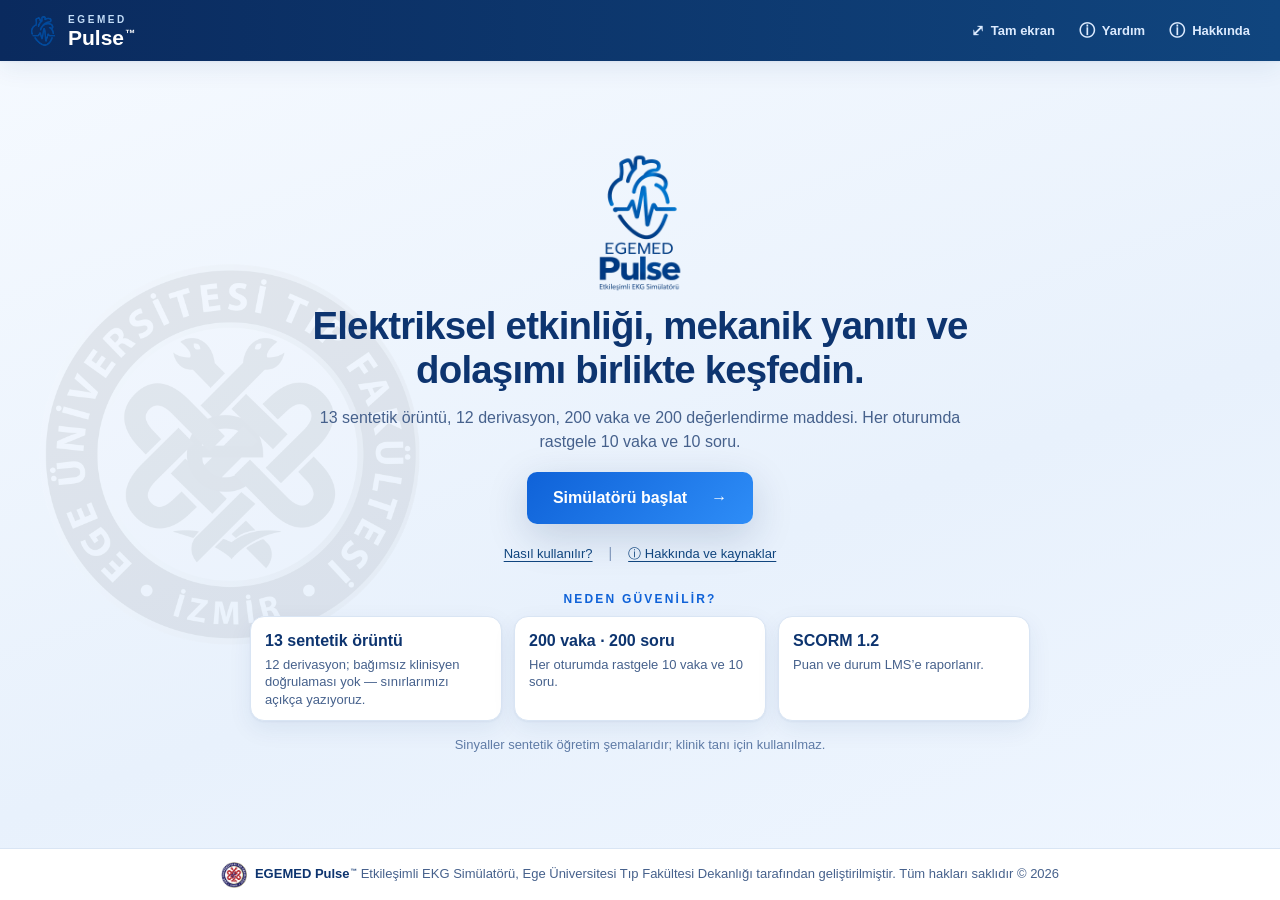
==== commit a68bf711: "Align Pulse UI/UX with the EGEMED family and fix reported breakages - Family design tokens, navy hea" ====
--- a/cardai/index.html
+++ b/cardai/index.html
@@ -1,11 +1,16 @@
 <!doctype html>
 <html lang="tr">
 <head><meta charset="utf-8"><meta name="viewport" content="width=device-width,initial-scale=1,viewport-fit=cover"><meta name="theme-color" content="#f5fafc"><title>EGEMED PULSE — Etkileşimli EKG Simülatörü</title><link rel="icon" href="assets/egemed-pulse-favicon.png"><link rel="stylesheet" href="styles.css"></head>
-<body><section class="landing" id="landingPage" aria-labelledby="landingTitle"><div class="landing-glow"></div><div class="landing-card"><img class="landing-logo" src="assets/egemed-pulse-landing.png" alt="EGEMED PULSE"><p class="landing-kicker">ETKİLEŞİMLİ EKG VE DOLAŞIM SİMÜLATÖRÜ</p><h1 id="landingTitle">Elektriksel etkinliği, mekanik yanıtı ve dolaşımı birlikte keşfet.</h1><p class="landing-lead">On üç ritim, üç eşzamanlı derivasyon grubu, elli klinik vaka ve elli soruluk değerlendirme.</p><button class="landing-start" id="startSimulator">Simülatörü başlat <span>→</span></button><div class="landing-features"><span>13 ritim</span><span>50 vaka</span><span>50 soru</span><span>SCORM uyumlu</span></div></div><footer class="landing-footer"><img src="assets/ege-tip-logo.png" alt="Ege Üniversitesi Tıp Fakültesi"><div><strong>Ege Üniversitesi Tıp Fakültesi Dekanlığı</strong><span>Bu uygulama Ege Üniversitesi Tıp Fakültesi Dekanlığı tarafından geliştirilmiştir. Tüm hakları saklıdır. © 2026</span></div></footer></section><div class="app" id="appRoot">
+<body><section class="landing" id="landingPage" aria-labelledby="landingTitle"><header class="topbar"><a class="eg-brand" href="#landingPage" aria-label="EGEMED Pulse ana sayfa"><img class="eg-brand-icon" src="assets/egemed-pulse-favicon.png" alt=""><span class="eg-brand-copy"><small>EGEMED</small><strong>Pulse<sup class="tm" aria-hidden="true">™</sup></strong></span></a><nav class="landing-nav" aria-label="Yardım ve bilgi"><button class="eg-navbtn" id="landingFullscreen" type="button"><span class="ico" aria-hidden="true">⤢</span><span class="lbl">Tam ekran</span></button><button class="eg-navbtn" id="landingHelp" type="button"><span class="ico" aria-hidden="true">ⓘ</span><span class="lbl">Yardım</span></button><button class="eg-navbtn" id="landingAbout" type="button"><span class="ico" aria-hidden="true">ⓘ</span><span class="lbl">Hakkında</span></button></nav></header><main class="landing-main"><img class="landing-seal" src="assets/ege-tip-logo.png" alt="" aria-hidden="true"><div class="landing-card"><img class="landing-logo" src="assets/egemed-pulse-landing.png" alt="EGEMED PULSE"><h1 id="landingTitle">Elektriksel etkinliği, mekanik yanıtı ve dolaşımı birlikte keşfedin.</h1><p class="landing-lead"></p><button class="landing-start" id="startSimulator">Simülatörü başlat <span aria-hidden="true">→</span></button><p class="landing-links"><button class="text-btn" id="landingHow" type="button">Nasıl kullanılır?</button><span aria-hidden="true">|</span><button class="text-btn" id="landingAboutLink" type="button">ⓘ Hakkında ve kaynaklar</button></p><p class="landing-why">NEDEN GÜVENİLİR?</p><div class="landing-features why-grid" id="landingFeatures"></div><p class="landing-note">Sinyaller sentetik öğretim şemalarıdır; klinik tanı için kullanılmaz.</p></div></main><footer class="eg-footer" id="landingFooter"></footer></section><div class="app" id="appRoot">
 <header class="topbar">
-  <a class="brand" href="#main" aria-label="EGEMED PULSE"><img class="pulse-header-logo" src="assets/egemed-pulse-header.png" alt="EGEMED PULSE"><span class="brand-copy"><small>ETKİLEŞİMLİ EKG SİMÜLATÖRÜ</small></span></a>
-  <div class="header-progress"><span id="progressText">0 / 13 ritim incelendi</span><div class="progress-track"><i id="progressBar"></i></div></div>
-  <nav aria-label="Bölümler"><button class="nav-btn active" id="simTab" data-view="sim" aria-pressed="true">Simülasyon</button><button class="nav-btn" id="caseTab" data-view="case" aria-pressed="false" title="13 simülasyon varyantı 16’şar saniye izlendikten sonra açılır">Vakalar <span id="caseCount">0/50</span></button><button class="nav-btn" id="quizTab" data-view="quiz" aria-pressed="false" title="13 simülasyon varyantı 16’şar saniye izlendikten sonra açılır">Değerlendirme <span id="quizCount">0/50</span></button><button class="nav-btn" id="educatorTab" data-view="educator" aria-pressed="false">Eğitici</button><button class="icon-btn" id="fullscreenBtn" aria-label="Tam ekrana geç" title="Tam ekran (F)">↗</button><button class="icon-btn" id="helpBtn" aria-label="Kullanım ve kaynaklar">?</button></nav>
+  <a class="eg-brand" id="brandHome" href="#landingPage" aria-label="EGEMED Pulse ana sayfa"><img class="eg-brand-icon" src="assets/egemed-pulse-favicon.png" alt=""><span class="eg-brand-copy"><small>EGEMED</small><strong>Pulse<sup class="tm" aria-hidden="true">™</sup></strong></span></a>
+  <div class="header-progress" id="headerProgress"><span id="progressText">0 / 13 ritim incelendi</span><div class="progress-track"><i id="progressBar"></i></div></div>
+  <div class="mode-context" id="modeContext"><span class="mode-chip learn" id="modeChip">İnceleme Modu</span><button class="eg-navbtn" id="modeSwitch" type="button" aria-label="Mod seçim ekranına dön"><span class="ico" aria-hidden="true">⇄</span><span class="lbl">Mod Değiştir</span></button></div>
+  <span class="sr-status" id="retrySave"><span id="saveStatus" role="status">Bağımsız kullanım</span></span>
+  
+  <button class="icon-btn" id="fullscreenBtn" aria-label="Tam ekrana geç" title="Tam ekran (F)">↗</button>
+  <button class="eg-navbtn" id="helpBtn" type="button" title="Yardım ve kısayollar"><span class="ico" aria-hidden="true">ⓘ</span><span class="lbl">Yardım</span></button>
+  <button class="eg-navbtn" id="aboutBtn" type="button" title="EGEMED Pulse Hakkında"><span class="ico" aria-hidden="true">ⓘ</span><span class="lbl">Hakkında</span></button>
 </header>
 <main id="main">
 <section id="simView" class="view active-view" aria-label="EKG ve kalp simülasyonu">
@@ -98,10 +103,10 @@
     <div class="right-column">
       <section class="panel ecg-panel focus-target" data-focus="ecg" aria-labelledby="ecgTitle">
         <div class="panel-head compact-head"><div><span class="eyebrow">02 / ELEKTRİKSEL ETKİNLİK</span><h2 id="ecgTitle">EKG ritim şeridi</h2></div><div class="head-tools"><button id="liveBadge" class="live-badge" aria-label="Simülasyonu duraklat"><i></i> CANLI · Ⅱ</button><button class="panel-focus" data-focus-panel="ecg" aria-label="EKG’yi büyüt">↗</button></div></div>
-        <div class="monitor-meta three-lead-controls"><div class="lead-choice active"><span>EKSTREMİTE DERİVASYONLARI</span><select id="leadSelect1" class="lead-select" aria-label="Ekstremite derivasyonu"><option value="I">D1</option><option value="II" selected>D2</option><option value="III">D3</option></select></div><div class="lead-choice"><span>ARTIRILMIŞ DERİVASYONLAR</span><select id="leadSelect2" class="lead-select" aria-label="Artırılmış derivasyon"><option>aVR</option><option>aVL</option><option selected>aVF</option></select></div><div class="lead-choice"><span>PREKORDİYAL DERİVASYONLAR</span><select id="leadSelect3" class="lead-select" aria-label="Prekordiyal derivasyon"><option>V1</option><option>V2</option><option selected>V3</option><option>V4</option><option>V5</option><option>V6</option></select></div><select id="afProfile" aria-label="AF ventrikül hızı" hidden><option value="controlled">Kontrollü hız</option><option value="rapid">Hızlı ventrikül yanıtı</option></select></div>
-        <div class="ecg-screen three-lead-screen" id="ecgScreen"><canvas id="ecgCanvas" role="img" aria-label="Üç sütunda tıklanabilir sentetik EKG ritim şeritleri"></canvas><div class="ecg-corner" id="traceLabel">NORMAL SİNÜS RİTMİ</div><div class="compare-key" id="compareKey" hidden><i></i> Normal referans</div><div class="caliper-layer" id="caliperLayer" hidden><button class="caliper-handle a" data-handle="a" aria-label="Birinci kaliper çizgisi"></button><button class="caliper-handle b" data-handle="b" aria-label="İkinci kaliper çizgisi"></button><span id="caliperBracket"></span></div><output class="wave-tip" id="waveTip" hidden></output><div class="challenge-banner" id="challengeBanner" hidden><strong id="challengeTitle"></strong><span id="challengeText"></span><button id="cancelChallenge" aria-label="Görevi kapat">×</button></div></div>
-        <div class="ecg-toolbar"><div class="tool-group"><button id="compareBtn" class="tool-btn" aria-pressed="false">≋ Normalle karşılaştır</button><button id="caliperBtn" class="tool-btn" aria-pressed="false">↔ Kaliper</button><button id="measureBtn" class="tool-btn">Ölçümler ▾</button></div><div class="measurement-presets" id="measurementPresets" hidden><button data-measure="rr">R–R</button><button data-measure="pr">PR</button><button data-measure="qrs">QRS</button><button data-measure="st">ST yüksekliği</button></div><output id="measurementOutput">Dalgalara tıklayarak ilgili faza gidebilirsin.</output><span class="ecg-scale">25 mm/sn · 10 mm/mV*</span></div>
-        <div class="metrics"><div><small>R–R</small><strong id="rrMetric">800 ms</strong></div><div><small>QRS</small><strong id="qrsMetric">80 ms</strong></div><div><small>ATRİYAL ETKİNLİK</small><strong id="pMetric">P dalgası var</strong></div><div><small>SEÇİLİ ÖLÇÜM</small><strong id="selectedMetric">—</strong></div><div><small>KALP HIZI</small><strong><span id="rateText">75</span> /dk</strong></div></div>
+        <div class="monitor-meta three-lead-controls"><div class="lead-choice active"><span>I–II–III</span><select id="leadSelect1" class="lead-select" aria-label="Ekstremite derivasyonu"><option value="I">I</option><option value="II" selected>II</option><option value="III">III</option></select></div><div class="lead-choice"><span>aVR–aVL–aVF</span><select id="leadSelect2" class="lead-select" aria-label="Artırılmış derivasyon"><option>aVR</option><option>aVL</option><option selected>aVF</option></select></div><div class="lead-choice"><span>V1–V6</span><select id="leadSelect3" class="lead-select" aria-label="Prekordiyal derivasyon"><option>V1</option><option>V2</option><option selected>V3</option><option>V4</option><option>V5</option><option>V6</option></select><select id="afProfile" class="af-profile-select" aria-label="AF ventrikül hızı" hidden><option value="controlled">Kontrollü hız</option><option value="rapid">Hızlı ventrikül yanıtı</option></select></div></div>
+        <div class="ecg-screen three-lead-screen" id="ecgScreen"><canvas id="ecgCanvas" role="img" aria-label="Ekstremite,artırılmış ve prekordiyal gruplarda seçilebilir sentetik EKG"></canvas><div class="ecg-corner" id="traceLabel">NORMAL SİNÜS RİTMİ</div><div class="compare-key" id="compareKey" hidden><i></i> Normal referans</div><div class="caliper-layer" id="caliperLayer" hidden><button class="caliper-handle a" data-handle="a" aria-label="Birinci kaliper çizgisi"></button><button class="caliper-handle b" data-handle="b" aria-label="İkinci kaliper çizgisi"></button><span id="caliperBracket"></span></div><output class="wave-tip" id="waveTip" hidden></output><div class="challenge-banner" id="challengeBanner" hidden><strong id="challengeTitle"></strong><span id="challengeText"></span><button id="cancelChallenge" aria-label="Görevi kapat">×</button></div></div>
+        <div class="ecg-toolbar"><div class="tool-group"><button id="compareBtn" class="tool-btn" aria-pressed="false">≋ Normalle karşılaştır</button><button id="caliperBtn" class="tool-btn" aria-pressed="false">↔ Kaliper</button><button id="measureBtn" class="tool-btn">Ölçümler ▾</button></div><div class="measurement-presets" id="measurementPresets" hidden><button data-measure="rr">R–R</button><button data-measure="pr">PR</button><button data-measure="qrs">QRS</button><button data-measure="qt">QT</button><button data-measure="st">ST yüksekliği</button></div><output id="measurementOutput">Dalgalara tıklayarak ilgili faza gidebilirsin.</output><span class="ecg-scale">25 mm/sn · 10 mm/mV*</span></div>
+        <div class="metrics"><div><small>R–R</small><strong id="rrMetric">800 ms</strong></div><div><small>QRS</small><strong id="qrsMetric">80 ms</strong></div><div><small>ATRİYAL ETKİNLİK</small><strong id="pMetric">P dalgası var</strong></div><div><small>SEÇİLİ ÖLÇÜM</small><strong id="selectedMetric">—</strong></div><div><small>ELEKTRİKSEL HIZ / MEKANİK NABIZ</small><strong><span id="rateText">75</span> /dk</strong><span id="pulseMetric" class="pulse-note">Mekanik nabız EKG’den belirlenemez</span></div></div>
       </section>
       <section class="panel explanation-panel focus-target" data-focus="explanation" aria-labelledby="explanationTitle">
         <div class="explanation-head"><div><span class="eyebrow">03 / EKG → KASILMA → AKIŞ</span><h2 id="explanationTitle">Normal sinüs ritmi</h2></div><div class="head-tools"><span id="phaseTag" class="tag">Diyastol</span><button class="panel-focus" data-focus-panel="explanation" aria-label="Açıklamayı büyüt">↗</button></div></div>
@@ -116,17 +121,19 @@
   <div class="guided-coach" id="guidedCoach" hidden><span id="guideStep">1/5</span><button id="guidePrev" aria-label="Önceki adım">←</button><div><strong id="guideTitle"></strong><p id="guideText"></p></div><button id="guideNext" aria-label="Sonraki adım">→</button><button id="guideClose" aria-label="Kapat">×</button></div>
 </section>
 
-<section id="caseView" class="view secondary-view case-view" hidden aria-labelledby="caseTitle"><div class="view-heading"><div><span class="eyebrow">50 KLİNİK VAKA</span><h1 id="caseTitle">Klinik bilgiyi EKG bulgusuyla birleştir.</h1></div><button class="secondary-btn back-sim">← Simülasyona dön</button></div><div class="case-progress-row"><div><span id="casePageLabel">Vaka 01 / 50</span><div class="case-progress-track"><i id="caseProgressBar"></i></div></div><strong id="caseAnswered">Yanıtlanan 0 / 50</strong></div><div id="casePager" class="case-pager"></div><div class="case-navigation"><button class="secondary-btn" id="casePrev">← Önceki vaka</button><span id="caseDots">1 / 50</span><button class="primary-btn" id="caseNext">Sonraki vaka →</button></div></section>
+<section id="caseView" class="view secondary-view case-view" hidden aria-labelledby="caseTitle"><div class="view-heading"><div><span class="eyebrow" id="casePoolLabel"></span><h1 id="caseTitle">Klinik bilgiyi EKG bulgusuyla birleştir.</h1></div><button class="secondary-btn back-sim">← Simülasyona dön</button></div><div class="case-progress-row"><div><span id="casePageLabel">Vaka 01 /10</span><div class="case-progress-track"><i id="caseProgressBar"></i></div></div><strong id="caseAnswered">Yanıtlanan 0 /10</strong></div><div id="casePager" class="case-pager"></div><div class="case-navigation"><button class="secondary-btn" id="casePrev">← Önceki vaka</button><span id="caseDots">1 /10</span><button class="primary-btn" id="caseNext">Sonraki vaka →</button></div></section>
 
-<section id="quizView" class="view secondary-view quiz-view" hidden aria-labelledby="quizTitle"><div class="view-heading"><div><span class="eyebrow">50 SORULUK DEĞERLENDİRME</span><h1 id="quizTitle">Gördüğünü mekanizmayla eşleştir.</h1></div><button class="secondary-btn back-sim">← Simülasyona dön</button></div><p class="view-intro">Değerlendirme, simülatördeki 13 varyantın her biri en az 16 saniye izlendiğinde açılır. Başarı eşiği %80’dir.</p><form id="quizForm"></form><div class="quiz-navigation"><button type="button" class="secondary-btn" id="quizPrev">← Önceki</button><span id="quizPage">1 / 50</span><button type="button" class="primary-btn" id="quizNext">Sonraki →</button></div><div class="quiz-bottom"><button type="button" class="primary-btn" id="checkBtn">Yanıtları değerlendir</button><button type="button" class="secondary-btn" id="retryBtn" hidden>Yeniden dene</button><p id="quizResult" role="status"></p></div></section>
+<section id="quizView" class="view secondary-view quiz-view" hidden aria-labelledby="quizTitle"><div class="view-heading"><div><span class="eyebrow" id="quizPoolLabel"></span><h1 id="quizTitle">Gördüğünü mekanizmayla eşleştir.</h1></div><button class="secondary-btn back-sim">← Simülasyona dön</button></div><p class="view-intro">Değerlendirme13 örüntü gözlemi ve10 gönderilmiş oturum vakasından sonra açılır. Oturum havuzdan rastgele10 sorudur; başarı8/10 (%80).16 saniye bir akış kuralıdır, klinik yeterlilik ölçütü değildir.</p><form id="quizForm"></form><div class="quiz-navigation"><button type="button" class="secondary-btn" id="quizPrev">← Önceki</button><span id="quizPage">1 /10</span><button type="button" class="primary-btn" id="quizNext">Sonraki →</button></div><div class="session-actions"><button type="button" class="secondary-btn" id="newQuizSession">Yeni10 soru örneklemi</button></div><div class="quiz-bottom"><button type="button" class="primary-btn" id="checkBtn">Yanıtları değerlendir</button><button type="button" class="secondary-btn" id="retryBtn" hidden>Aynı10 soruyu yeniden dene</button><p id="quizResult" role="status"></p></div></section>
 
-<section id="educatorView" class="view secondary-view" hidden aria-labelledby="educatorTitle"><div class="view-heading"><div><span class="eyebrow">EĞİTİCİ PANELİ</span><h1 id="educatorTitle">Öğrenme etkinliği özeti</h1></div><button class="secondary-btn back-sim">← Simülasyona dön</button></div><div class="educator-grid"><article class="report-card"><h2>İlerleme</h2><div id="educatorMetrics" class="report-metrics"></div></article><article class="report-card"><h2>Kullanılan araçlar</h2><div id="featureReport" class="feature-report"></div></article><article class="report-card wide"><h2>Ritim gözlemleri</h2><table><thead><tr><th>Senaryo</th><th>Gerçek izleme</th><th>Durum</th></tr></thead><tbody id="observationRows"></tbody></table></article><article class="report-card wide"><h2>Eğitici işlemleri</h2><p>Rapor bu tarayıcı veya LMS oturumundaki öğrenme etkinliğini özetler.</p><div class="report-actions"><button id="downloadReport" class="primary-btn">CSV raporu indir</button><button id="resetProgress" class="danger-btn">İlerlemeyi sıfırla</button></div><p id="reportStatus" role="status"></p></article></div></section>
-</main>
-<footer><span class="copyright">Bu uygulama Ege Üniversitesi Tıp Fakültesi Dekanlığı tarafından geliştirilmiştir. Tüm hakları saklıdır. © 2026</span><span id="saveStatus" role="status">Bağımsız kullanım</span><button class="text-btn" id="sourceBtn">Model ve kaynaklar</button><button class="text-btn" id="finishBtn">Oturumu kaydet ve bitir ↗</button></footer>
+<section id="modesView" class="view secondary-view modes-view" aria-labelledby="modesTitle" hidden><ol class="stepper" aria-label="İlerleme"><li class="step active"><span class="dot">1</span><span class="lbl">Mod Seçimi</span></li><li class="step"><span class="line"></span><span class="dot">2</span><span class="lbl">Çalışma</span></li><li class="step"><span class="line"></span><span class="dot">3</span><span class="lbl">Tamamla</span></li></ol><h1 id="modesTitle" class="mode-title" tabindex="-1">Çalışma Modunu Seçin</h1><p class="mode-sub">Hangi modda çalışmak istersiniz?</p><div class="honesty-banner thin"><span aria-hidden="true">ⓘ</span> Tüm sinyaller sentetik öğretim şemalarıdır; gerçek hasta kaydı değildir ve klinik tanı için kullanılmaz.</div><div class="mode-cards" id="modeCards"></div></section><section id="resultsView" class="view secondary-view results-view" aria-labelledby="resultsTitle" hidden><div class="view-heading"><div><span class="eyebrow" id="resultsEyebrow">DEĞERLENDİRME</span><h1 id="resultsTitle" class="src-title">Değerlendirme Tamamlandı</h1><p class="view-intro" id="resultsLead"></p></div><button class="secondary-btn back-sim">← Geri</button></div><div id="resultsBody"></div></section><section id="aboutView" class="view secondary-view about-view" hidden aria-labelledby="aboutTitle"><div class="view-heading"><div><span class="eyebrow">HAKKINDA</span><h1 class="src-title" id="aboutTitle">EGEMED Pulse™ Hakkında</h1><p class="view-intro" id="aboutSub"></p></div><button class="secondary-btn back-sim">← Geri</button></div><div id="aboutContent" class="about-content"></div><section class="about-section" id="aboutData"><h2><span class="ico"><svg viewBox="0 0 24 24" aria-hidden="true"><path d="M4 4h16v16H4zM12 8v8M8 12h8"/></svg></span>Yerel veriler</h2><p class="view-intro">Bu tarayıcıdaki öğrenme etkinliğini CSV olarak indirebilir veya yerel ilerlemeyi sıfırlayabilirsin. LMS’nin kabul ettiği başarı kaydı korunur.</p><div class="report-actions"><button id="downloadReport" class="primary-btn" type="button">CSV raporu indir</button><button id="resetProgress" class="danger-btn" type="button">İlerlemeyi sıfırla</button></div><p id="reportStatus" role="status"></p></section></section></main>
+<aside class="tutorial-panel" id="tutorialPanel" hidden aria-labelledby="tutorialTitle"><span class="eyebrow">İLK KULLANIM · 3 ADIM</span><h2 id="tutorialTitle">Simülatörü birlikte tanıyalım</h2><p class="tutorial-lede">Adımları sağdaki gerçek sahnede uygulayın; her adım tamamlandığında işaretlenir.</p><ol class="tutorial-steps" id="tutorialSteps"></ol><label class="tutorial-remember"><input type="checkbox" id="tutorialDontShow"> Tekrar gösterme</label><div class="tutorial-actions"><button class="secondary-btn" id="tutorialSkip" type="button">Atla</button><button class="primary-btn" id="tutorialNext" type="button" disabled>Sonraki adım</button></div></aside>
+<footer class="eg-footer"><div class="footer-left"><img class="footer-seal" src="assets/brand/ege-tip-seal-128.png" alt=""><span class="footer-text"><span class="footer-brand">EGEMED Pulse<sup class="tm">™</sup></span><span class="footer-sub"> Etkileşimli EKG Simülatörü</span><span class="footer-inst">, Ege Üniversitesi Tıp Fakültesi Dekanlığı tarafından geliştirilmiştir.</span><span class="footer-copy"> Tüm hakları saklıdır © 2026</span></span></div></footer>
+
 </div>
 
-<dialog id="infoDialog" aria-labelledby="infoTitle"><div class="dialog-head"><div><span class="eyebrow">EGEMED PULSE v5.0</span><h2 id="infoTitle">Kullanım, kısayollar ve kapsam</h2></div><button id="closeInfo" class="icon-btn" aria-label="Kapat">×</button></div><div class="dialog-content"><h3>Kısayollar</h3><div class="shortcut-grid"><span><kbd>Space</kbd> Oynat / duraklat</span><span><kbd>← →</kbd> Önceki / sonraki olay</span><span><kbd>1–9</kbd> İlk dokuz senaryo</span><span><kbd>[ ]</kbd> Önceki / sonraki senaryo</span><span><kbd>F</kbd> Tam ekran</span><span><kbd>C</kbd> Kaliper</span><span><kbd>Esc</kbd> Odak modundan çık</span></div><h3>Nasıl kullanılır?</h3><ol><li>Yatay ritim şeridinden bir senaryo seç; kan akışı ile EKG’yi birlikte izle.</li><li>Üç sütundaki menülerden D1–D3, aVR–aVF ve V1–V6 gruplarından birer derivasyon seç. Bir EKG sütununa tıklamak onu ölçümler için etkinleştirir.</li><li>EKG dalgalarına tıklayarak ilgili olaya git. Kaliperle süre ve voltaj farkını ölç.</li><li>Normalle karşılaştır, rehberli turu başlat veya bir paneli büyüt. Aynı büyütme düğmesine yeniden basmak bölünmüş görünüme döndürür.</li><li>Vakaları ve değerlendirmeyi tamamla. Eğitici panelinden etkinliği görüntüle.</li></ol><h3>Modelin kapsamı</h3><p>EKG kanın hareketini değil, kalbin elektriksel etkinliğini kaydeder. Elektriksel uyarıyı mekanik yanıt izler. Kalp, damarlar ve parçacıklar öğretim amacıyla şematiktir; basınç, hız veya atım hacmi ölçmez.</p><p>Model normal sinüs ritmi, AF, anterior ve inferior STEMI örnekleri, PVC, düzenli SVT, monomorfik VT, VF, paroksismal atriyal taşikardi, 2:1 iletimli atriyal flutter, sinüs taşikardisi, LBBB ve RBBB örneklerini içerir. Üç eşzamanlı şerit derivasyon farklarını öğretir; sentetik morfolojiler klinik tanı veya tedavi kararı için kullanılmaz.</p><h3>Kaynaklar</h3><ul class="sources"><li><a href="https://doi.org/10.1093/eurheartj/ehq278" target="_blank" rel="noopener noreferrer">ESC: Atriyal fibrilasyon</a></li><li><a href="https://doi.org/10.1161/CIR.0000000000000311" target="_blank" rel="noopener noreferrer">ACC/AHA/HRS: SVT, atriyal taşikardi ve flutter</a></li><li><a href="https://doi.org/10.1161/CIR.0000000000000549" target="_blank" rel="noopener noreferrer">AHA/ACC/HRS: Ventriküler aritmiler</a></li><li><a href="https://doi.org/10.1161/CIRCULATIONAHA.108.191095" target="_blank" rel="noopener noreferrer">AHA/ACCF/HRS: İntraventriküler iletim bozuklukları</a></li><li><a href="https://doi.org/10.1016/j.jacc.2008.12.016" target="_blank" rel="noopener noreferrer">AHA/ACCF/HRS: Akut iskemi ve infarkt EKG’si</a></li><li><a href="https://cvphysiology.com/heart-disease/hd002" target="_blank" rel="noopener noreferrer">Klabunde: Kardiyak döngü</a></li></ul><p>Kaynaklar 15 Eylül 2026 tarihinde kontrol edilmiştir.</p></div></dialog>
-<dialog id="finishDialog" aria-labelledby="finishTitle"><div class="dialog-head"><h2 id="finishTitle">Oturum kaydedildi</h2><button id="closeFinish" class="icon-btn" aria-label="Kapat">×</button></div><p id="finishMessage"></p><button class="primary-btn" id="continueBtn">Simülasyona dön</button></dialog>
-<dialog id="resetDialog" aria-labelledby="resetTitle"><div class="dialog-head"><h2 id="resetTitle">İlerleme sıfırlansın mı?</h2><button id="closeReset" class="icon-btn" aria-label="Kapat">×</button></div><p>Tüm gözlem süreleri, yanıtlar, puanlar ve araç kullanım bilgileri silinecek.</p><div class="dialog-actions"><button id="confirmReset" class="danger-btn">Evet, sıfırla</button><button id="cancelReset" class="secondary-btn">Vazgeç</button></div></dialog>
-<script src="model.js"></script><script src="scorm.js"></script><script src="curriculum.js"></script><script src="app.js"></script><script src="features.js"></script><script src="landing.js"></script>
+<dialog id="infoDialog" aria-labelledby="infoTitle"><div class="dialog-head"><div><span class="eyebrow">EGEMED PULSE v6.0</span><h2 id="infoTitle">Kullanım, kısayollar ve kapsam</h2></div><button id="closeInfo" class="icon-btn" aria-label="Kapat">×</button></div><div class="dialog-content"><h3>Kısayollar</h3><div class="shortcut-grid"><span><kbd>Space</kbd> Oynat / duraklat</span><span><kbd>← →</kbd> Önceki / sonraki olay</span><span><kbd>1–9</kbd> İlk dokuz örüntü</span><span><kbd>[ ]</kbd> Önceki / sonraki örüntü</span><span><kbd>F</kbd> Tam ekran</span><span><kbd>C</kbd> Kaliper</span><span><kbd>Esc</kbd> Odak modundan çık</span><span><kbd>Tab</kbd> Sonraki denetim</span><span><kbd>↑ ↓</kbd> Seçenekler arasında gezin</span></div><p class="shortcut-note">Kısayollar İnceleme modunda geçerlidir; form alanlarında ve açık pencerelerde devre dışı kalır.</p><h3>Nasıl kullanılır?</h3><ol><li>Landing’de <strong>Simülatörü başlat</strong> ile mod seçim ekranına gel; İnceleme, Uygulama veya Değerlendirme modunu seç.</li><li><strong>İnceleme:</strong> yatay şeritten bir örüntü seç; kalp, EKG ve açıklama birlikte güncellenir. Oynat ve izlere tıklayarak ölçüm yap; kaliperle süre ve voltaj farkını oku.</li><li><strong>Uygulama:</strong> her oturumda rastgele 10 vaka; yanıtı gönderdikten sonra açıklama ve gerekirse <em>simülatörde aç</em>.</li><li><strong>Değerlendirme:</strong> rastgele 10 soru; tüm sorular yanıtlanınca <em>Yanıtları değerlendir</em>. Geçme eşiği 8/10’dur.</li><li>Header’dan <em>Mod Değiştir</em> ile mod seçim ekranına dön; <em>Hakkında</em> atıf ve kaynakları, <em>Yardım</em> bu listeyi gösterir.</li></ol><h3>Modelin kapsamı</h3><p>EKG kanın hareketini değil, kalbin elektriksel etkinliğini kaydeder. Elektriksel uyarıyı mekanik yanıt izler. Kalp, damarlar ve parçacıklar öğretim amacıyla şematiktir; basınç, hız veya atım hacmi ölçmez.</p><p>Model normal sinüs ritmi, AF, anterior ve inferior STEMI örnekleri, PVC, düzenli SVT, monomorfik VT, VF, paroksismal atriyal taşikardi, 2:1 iletimli atriyal flutter, sinüs taşikardisi, LBBB ve RBBB örneklerini içerir. Üç eşzamanlı derivasyon grubu elektriksel izdüşüm farklarını öğretir; sentetik morfolojiler klinik tanı veya tedavi kararı için kullanılmaz.</p><p>Sentetik örnekler ve400 madde bağımsız klinisyen veya psikometrik doğrulamadan geçmemiştir. Her soru sınırlandırılmış bir eğitim senaryosudur.</p><h3>Kaynaklar</h3><ul class="sources"><li><a href="https://doi.org/10.1093/eurheartj/ehae176" target="_blank" rel="noopener noreferrer">ESC 2024: Atriyal fibrilasyon</a></li><li><a href="https://doi.org/10.1093/eurheartj/ehz467" target="_blank" rel="noopener noreferrer">ESC 2019: SVT, atriyal taşikardi ve flutter</a></li><li><a href="https://doi.org/10.1093/eurheartj/ehac262" target="_blank" rel="noopener noreferrer">ESC 2022: Ventriküler aritmiler</a></li><li><a href="https://doi.org/10.1161/CIRCULATIONAHA.108.191095" target="_blank" rel="noopener noreferrer">AHA/ACCF/HRS: İntraventriküler iletim bozuklukları</a></li><li><a href="https://doi.org/10.1093/eurheartj/ehad191" target="_blank" rel="noopener noreferrer">ESC 2023: Akut koroner sendromlar</a></li><li><a href="https://cvphysiology.com/heart-disease/hd002" target="_blank" rel="noopener noreferrer">Klabunde: Kardiyak döngü</a></li></ul><p>Kaynaklar 16 Eylül 2026 tarihinde kontrol edilmiştir.</p></div></dialog>
+<dialog id="quizExitDialog" aria-labelledby="quizExitTitle"><div class="dialog-head"><h2 id="quizExitTitle">Değerlendirmeden çıkılsın mı?</h2><button id="closeQuizExit" class="icon-btn" aria-label="Kapat">×</button></div><p>Yanıtlarınız kaydedilir; oturum devam ettirilebilir.</p><div class="dialog-actions"><button id="confirmQuizExit" class="primary-btn">Evet, çık</button><button id="cancelQuizExit" class="secondary-btn">Vazgeç</button></div></dialog>
+<dialog id="resetDialog" aria-labelledby="resetTitle"><div class="dialog-head"><h2 id="resetTitle">İlerleme sıfırlansın mı?</h2><button id="closeReset" class="icon-btn" aria-label="Kapat">×</button></div><p>Yerel gözlemler, örneklemler, yanıtlar, en iyi puan ve araç kullanımı sıfırlanır. LMS’nin daha önce kabul ettiği passed başarısı korunur; LMS başarı kaydını sıfırlama yetkisi bu uygulamada yoktur.</p><div class="dialog-actions"><button id="confirmReset" class="danger-btn">Evet, sıfırla</button><button id="cancelReset" class="secondary-btn">Vazgeç</button></div></dialog>
+<script type="application/json" id="pulse-sources"></script>
+<script src="model.js"></script><script src="scorm.js"></script><script src="curriculum.js"></script><script src="state.js"></script><script src="app.js"></script><script src="features.js"></script><script src="landing.js"></script>
 </body></html>
--- a/cardai/styles.css
+++ b/cardai/styles.css
@@ -1,100 +1,314 @@
-:root{color-scheme:dark;--navy:#0b1620;--navy2:#102638;--panel:#122331;--line:#284050;--text:#edf5fa;--muted:#93acbd;--cyan:#57c8ef;--mint:#72dbc2;--red:#be2d43;--paper:#f7fafc;--ink:#153a53;--gold:#e9b35e;--radius:12px;--gap:10px}*{box-sizing:border-box}html,body{margin:0;min-height:100%;background:var(--navy);font-family:Inter,ui-sans-serif,-apple-system,BlinkMacSystemFont,"Segoe UI",sans-serif;color:var(--text);font-size:14px}body{background:radial-gradient(ellipse at 12% 0,#19313a 0,transparent 46%),var(--navy);line-height:1.45}button,select,input{font:inherit}button{cursor:pointer;color:inherit}button:disabled{cursor:default;opacity:.48}button:focus-visible,a:focus-visible,select:focus-visible,input:focus-visible{outline:2px solid #8bdfff;outline-offset:2px}[hidden]{display:none!important}a{color:#65cef1}.app{min-height:100dvh;max-width:1720px;margin:auto;padding:0 24px;display:grid;grid-template-rows:70px minmax(0,1fr) 30px}.topbar{margin:0 -24px;padding:0 24px;display:flex;align-items:center;gap:22px;background:linear-gradient(100deg,#102739,#1a3b53);border-bottom:1px solid #52778e}.brand{display:flex;align-items:center;gap:11px;color:var(--text);text-decoration:none;min-width:max-content}.faculty-logo{width:48px;height:48px;object-fit:contain;filter:drop-shadow(0 1px 4px #0005)}.brand-copy b{display:block;font-size:23px;line-height:1;letter-spacing:-.5px}.brand-copy em{font-style:normal;font-weight:400;color:#6bc9f1}.brand-copy small{display:block;color:#aec9db;font-size:8px;letter-spacing:1.8px;margin-top:6px}.header-progress{width:150px;margin-left:auto;color:#bbd0de;font-size:9px}.progress-track{height:4px;background:#315064;border-radius:10px;overflow:hidden;margin-top:5px}.progress-track i{display:block;height:100%;width:0;background:var(--cyan);transition:width .25s}nav{display:flex;align-items:center;gap:4px}.nav-btn{border:0;background:transparent;border-radius:7px;padding:9px 10px;color:#aec3d3;font-size:11px;white-space:nowrap}.nav-btn.active{background:#31536b;color:#e9f9ff}.nav-btn span{margin-left:3px;border:1px solid #62829a;border-radius:4px;padding:1px 4px;font-size:8px}.icon-btn,.panel-focus{display:inline-grid;place-items:center;background:transparent;border:1px solid #395366;border-radius:7px}.icon-btn{width:34px;height:34px}.panel-focus{width:27px;height:27px;font-size:15px;color:#6fcbea}.icon-btn:hover,.panel-focus:hover,.tool-btn:hover,.secondary-btn:hover{background:#294153}main{min-height:0}.view{height:100%;min-height:0}.active-view{display:grid;grid-template-rows:58px minmax(0,1fr) 52px;gap:var(--gap);padding:10px 0}.rhythm-tabs{display:grid;grid-template-columns:repeat(3,1fr);gap:8px}.rhythm-tab{display:flex;align-items:center;gap:10px;min-width:0;padding:7px 13px;text-align:left;background:#142634;border:1px solid #294253;border-radius:9px}.rhythm-tab.selected{border-color:#5bc6ee;background:linear-gradient(120deg,#234c65,#193447)}body[data-mode=af] .rhythm-tab.selected,body[data-mode=stemi] .rhythm-tab.selected{background:linear-gradient(115deg,#bd3048,#9f2138);border-color:#ef8292}.tab-number{padding:5px;border:1px solid #467084;border-radius:6px;font:10px ui-monospace,monospace;color:#70d3ef}.rhythm-tab strong{display:block;font-size:12px;font-weight:650}.rhythm-tab small{display:block;font-size:8px;color:#98b0c0;margin-top:1px}.viewed-mark{margin-left:auto;font-size:15px;color:#618397}.viewed-mark.done{color:#73e1c2}.workspace{display:grid;grid-template-columns:minmax(0,42fr) minmax(0,58fr);gap:var(--gap);min-height:0}.panel{background:linear-gradient(145deg,#142736,#0f202d);border:1px solid #284151;border-radius:var(--radius);overflow:hidden}.panel-head,.explanation-head{display:flex;align-items:center;justify-content:space-between;gap:8px}.compact-head{height:48px;padding:7px 14px}.head-tools{display:flex;align-items:center;gap:6px}.eyebrow{display:block;color:#71c6e7;font-size:7px;letter-spacing:1.6px;font-weight:700}.panel h2{font-size:16px;margin:2px 0 0;line-height:1.2}.tag{font-size:8px;color:#9fc3d3;background:#203b48;border-radius:5px;padding:4px 7px;white-space:nowrap}.anatomy-panel{display:grid;grid-template-rows:48px minmax(0,1fr) 44px;min-height:0;background:radial-gradient(ellipse at 50% 46%,#263d51,#10202e 70%)}.anatomy-stage{position:relative;min-height:0;display:grid;place-items:center;overflow:hidden}.anatomy-stage>svg{display:block;width:100%;height:100%;max-height:none;min-height:0}.layer-menu{position:absolute;left:8px;bottom:8px;display:flex;flex-wrap:wrap;gap:4px;max-width:calc(100% - 16px);padding:5px 7px;border:1px solid #3a596c;border-radius:7px;background:#0e2130e8;backdrop-filter:blur(4px)}.layer-menu label{display:flex;align-items:center;gap:3px;font-size:8px;color:#bad0dc;cursor:pointer}.layer-menu input{width:10px;height:10px;margin:0;accent-color:#65c9ed}.mechanical-status{height:44px;display:flex;align-items:center;gap:8px;padding:6px 14px;background:#174054;border-top:1px solid #376071}.status-dot{width:6px;height:6px;border-radius:50%;background:#80dafa}.mechanical-status small{font-size:6px;letter-spacing:1px;color:#8cc5d9;display:block}.mechanical-status strong{display:block;font-size:10px}.mechanical-status>span:last-child{margin-left:auto;text-align:right;color:#add0dd;font-size:8px}.right-column{display:grid;grid-template-rows:minmax(0,47fr) minmax(0,53fr);gap:var(--gap);min-height:0}.ecg-panel{display:grid;grid-template-rows:48px 30px minmax(90px,1fr) 32px 44px;min-height:0;color:var(--ink);background:var(--paper);border-color:#bccfda}.ecg-panel .eyebrow,.explanation-panel .eyebrow{color:#4d8eaa}.ecg-panel h2,.explanation-panel h2{color:#153e58}.live-badge{border:1px solid #badbd6;border-radius:6px;background:#edf8f5;color:#16816c;font-size:7px;letter-spacing:.5px;padding:5px 7px}.live-badge i{display:inline-block;width:4px;height:4px;border-radius:50%;background:#16a17f;margin-right:4px}.monitor-meta{display:flex;align-items:center;justify-content:space-between;padding:0 14px}.signal-options{display:flex;align-items:center;gap:7px}.signal-options>span{font-size:7px;letter-spacing:1px;color:#3f6f88}.signal-options small{letter-spacing:0;color:#6f8a99}.signal-options select{height:23px;max-width:145px;border:1px solid #becdd6;border-radius:5px;color:#214f69;background:#fff;font-size:9px;padding:2px 5px}.monitor-rate{display:flex;align-items:center;gap:4px;color:#164763}.monitor-rate b{font:26px ui-monospace,monospace;line-height:1}.monitor-rate span{font-size:8px;line-height:1.1}.monitor-rate small{display:block;font-size:6px;color:#65808f}.ecg-screen{position:relative;min-height:0;margin:0 10px;background:#fffafa;border:1px solid #dfc0c7;border-radius:7px;overflow:hidden;touch-action:none}.ecg-screen canvas{display:block;width:100%;height:100%;cursor:crosshair}.ecg-corner,.compare-key{position:absolute;top:7px;padding:2px 4px;border-radius:3px;background:#fffafad9;font:7px ui-monospace,monospace;letter-spacing:1px;color:#8c4e59;pointer-events:none}.ecg-corner{left:9px}.compare-key{right:9px;color:#22758d}.compare-key i{display:inline-block;width:14px;border-top:2px dashed #36a5bd;margin-right:4px;vertical-align:middle}.wave-tip{position:absolute;z-index:5;transform:translate(-50%,-115%);padding:5px 8px;border-radius:6px;background:#153d55;color:white;font-size:9px;white-space:nowrap;pointer-events:none;box-shadow:0 4px 15px #0003}.caliper-layer{position:absolute;inset:0;pointer-events:none}.caliper-handle{position:absolute;top:0;bottom:0;width:2px;border:0;padding:0;background:#1b89a7;pointer-events:auto;cursor:ew-resize}.caliper-handle:before{content:attr(data-handle);position:absolute;top:4px;left:-8px;width:18px;height:18px;border-radius:50%;display:grid;place-items:center;background:#197c98;color:#fff;font:bold 9px sans-serif}.caliper-handle.a{left:35%}.caliper-handle.b{left:62%}.caliper-layer>span{position:absolute;top:26px;height:1px;border-top:1px dashed #167e99;left:35%;width:27%}.challenge-banner{position:absolute;left:8px;right:8px;bottom:7px;display:grid;grid-template-columns:auto 1fr auto;align-items:center;gap:7px;padding:6px 8px;border-radius:6px;background:#0e3346ed;color:white;font-size:8px}.challenge-banner strong{color:#79ddfb}.challenge-banner button{border:0;background:transparent;font-size:14px}.ecg-toolbar{position:relative;display:flex;align-items:center;gap:7px;padding:4px 10px;color:#486979;border-top:1px solid #dbe4e9;font-size:7px}.tool-group{display:flex;gap:4px}.tool-btn{border:1px solid #35536a;border-radius:6px;background:#172d3d;color:#c0d7e3;padding:5px 7px;font-size:8px;white-space:nowrap}.tool-btn.active,.tool-btn[aria-pressed=true]{border-color:#5bc8ee;background:#244b62;color:#e5f8ff}.ecg-panel .tool-btn{background:#edf4f7;color:#315c72;border-color:#c7d7e0}.ecg-panel .tool-btn.active,.ecg-panel .tool-btn[aria-pressed=true]{background:#d5edf4;color:#0e6078;border-color:#65aec2}.measurement-presets{position:absolute;left:110px;bottom:29px;z-index:6;display:flex;gap:3px;padding:5px;border-radius:6px;background:#fff;box-shadow:0 7px 25px #0c31402e}.measurement-presets button{border:1px solid #c5d8e1;border-radius:4px;background:#eff5f8;color:#285c74;font-size:8px;padding:5px}.ecg-toolbar output{overflow:hidden;text-overflow:ellipsis;white-space:nowrap;flex:1}.ecg-scale{white-space:nowrap;color:#8298a4}.metrics{display:grid;grid-template-columns:.8fr .7fr 1.2fr 1fr;border-top:1px solid #d8e2e8;padding:7px 0}.metrics>div{padding:0 12px;border-right:1px solid #d4dfe5;min-width:0}.metrics>div:last-child{border:0}.metrics small{display:block;font-size:6px;letter-spacing:.8px;color:#718a99}.metrics strong{display:block;font-size:10px;font-weight:600;white-space:nowrap;overflow:hidden;text-overflow:ellipsis;margin-top:2px}.explanation-panel{min-height:0;padding:9px 12px;color:var(--ink);background:var(--paper);border-color:#bfd0da}.explanation-head{height:34px}.explanation-head h2{font-size:15px}.explain-tabs{display:flex;gap:4px;height:27px;margin-bottom:5px}.explain-tabs button{border:0;border-bottom:2px solid transparent;background:transparent;color:#638092;padding:3px 8px;font-size:8px}.explain-tabs button.active{border-color:#1787a7;color:#155c73}.explain-content{min-height:0;height:calc(100% - 66px);overflow:hidden}.summary-text{margin:0 0 5px;color:#426074;font-size:9px;line-height:1.45;display:-webkit-box;-webkit-line-clamp:2;-webkit-box-orient:vertical;overflow:hidden}.event-box{display:flex;gap:8px;align-items:center;min-height:48px;padding:6px 9px;border:1px solid #c8dfe5;border-radius:7px;background:#eaf5f7}.event-icon{flex:0 0 25px;text-align:center;color:#1685a5;font:20px ui-monospace,monospace}.event-box strong{font-size:9px}.event-box p{margin:2px 0 0;color:#4e6f7e;font-size:8px;line-height:1.4}.phase-chips{display:flex;gap:3px;margin:5px 0}.phase-chips button{border:1px solid #c8d9e2;border-radius:4px;background:#eef4f7;color:#526f80;padding:4px 6px;font-size:7px}.phase-chips button.active{background:#d9f0f5;border-color:#55a9bd;color:#105c70}.clues{display:flex;flex-wrap:wrap;gap:7px;margin:3px 0;color:#4a6879;font-size:7px}.clues span:before{content:"";display:inline-block;width:3px;height:3px;border-radius:50%;background:#c02c44;margin:0 4px 2px 0}.teaching-note{margin-top:4px;padding:5px 7px;border:1px solid #c5e2d8;border-radius:6px;background:#eef9f5;color:#3d6c63;font-size:7px;line-height:1.4}.teaching-note b{color:#166252}.detail-cards{display:grid;grid-template-columns:repeat(3,1fr);gap:7px;height:100%}.detail-cards article{padding:10px;border-radius:7px;background:#ebf1f5;overflow:auto}.detail-cards h3{font-size:10px;color:#255b78;margin:0 0 6px}.detail-cards h3 span{color:#2787aa}.detail-cards p{font-size:9px;line-height:1.55;color:#3f5f71;margin:0}.systematic-list{display:grid;grid-template-columns:repeat(2,1fr);gap:5px}.systematic-item{display:flex;align-items:flex-start;gap:7px;padding:7px;border:1px solid #d5e1e7;border-radius:6px;background:#f1f5f7}.systematic-item input{accent-color:#1d96b3;margin-top:2px}.systematic-item b{display:block;font-size:8px}.systematic-item span{display:block;font-size:7px;color:#557180}.systematic-result{margin:7px 0 0;padding:7px;border-radius:6px;background:#e9f5f7;color:#235b6b;font-size:8px}.transport{display:flex;align-items:center;gap:10px;padding:6px 10px}.transport-actions,.transport-view{display:flex;align-items:center;gap:5px;white-space:nowrap}.primary-btn,.secondary-btn,.danger-btn{min-height:30px;padding:6px 10px;border-radius:6px;font-size:9px;border:1px solid transparent}.primary-btn{background:#4fc5ef;color:#092b3f;font-weight:700}.secondary-btn{background:#192e3d;border-color:#355064}.danger-btn{background:#a92b3f;border-color:#d65d6d;color:white}.speed-control{display:flex;align-items:center;gap:5px;color:#a8c0cf;font-size:8px}.speed-control select{height:28px;border:1px solid #375266;border-radius:5px;background:#102432;color:#b9e9fb;font-size:9px}.timeline-control{min-width:140px;flex:1;padding-left:9px;border-left:1px solid #294351}.timeline-control>div{display:flex;justify-content:space-between;color:#aec4d0;font-size:7px}.timeline-control output{color:#6ed2f3;font-family:ui-monospace,monospace}.timeline-control input{display:block;width:100%;height:12px;margin:0;accent-color:#54c4ed}.guided-coach{position:absolute;z-index:20;left:50%;bottom:62px;transform:translateX(-50%);width:min(720px,calc(100% - 40px));display:grid;grid-template-columns:auto auto 1fr auto auto;align-items:center;gap:8px;padding:8px 10px;border:1px solid #5fb8d3;border-radius:9px;background:#12364bea;backdrop-filter:blur(10px);box-shadow:0 10px 30px #0005}.guided-coach>span{color:#78d8f4;font:9px ui-monospace,monospace}.guided-coach button{border:1px solid #4c8197;background:#183f53;border-radius:5px;color:white}.guided-coach strong{font-size:10px}.guided-coach p{font-size:8px;color:#b8d0dc;margin:1px 0}.secondary-view{padding:18px 0;overflow:auto}.view-heading{display:flex;align-items:center;justify-content:space-between;gap:20px;margin-bottom:15px}.view-heading h1{font-size:25px;margin:5px 0 0}.view-intro{color:#a6bdcb;font-size:11px}.case-grid{display:grid;grid-template-columns:repeat(2,1fr);gap:14px}.case-card,.report-card{padding:18px;border:1px solid #294454;border-radius:10px;background:#132634}.case-card header span{display:block;color:#61caee;font-size:8px;letter-spacing:1.5px}.case-card header b{font-size:16px}.case-card>p{color:#afc5d2;font-size:10px}.case-card fieldset{border:0;margin:12px 0;padding:0}.case-card legend{font-size:10px;font-weight:650;margin-bottom:6px}.case-card label{display:block;padding:7px 9px;border:1px solid #2f4b5d;border-radius:6px;margin-top:5px;font-size:9px}.case-card input{accent-color:#55c8ee}.case-actions,.report-actions,.dialog-actions{display:flex;gap:7px;align-items:center}.case-feedback{min-height:22px;color:#7bd9be!important}.case-summary{display:flex;align-items:center;gap:20px;margin-top:14px;padding:12px 16px;border:1px solid #2d4a5c;border-radius:9px;background:#162b3a}.case-summary span{display:block;font-size:8px;color:#96b3c3}.case-summary strong{font-size:19px}.case-summary p{margin:0;color:#a8c0cc;font-size:9px}.educator-grid{display:grid;grid-template-columns:repeat(2,1fr);gap:12px}.report-card h2{margin:0 0 12px}.report-card.wide{grid-column:1/-1}.report-metrics{display:grid;grid-template-columns:repeat(4,1fr);gap:8px}.report-metrics div{padding:10px;border-radius:7px;background:#1a3445}.report-metrics span{display:block;color:#96b2c2;font-size:8px}.report-metrics strong{font-size:18px}.feature-report{display:flex;flex-wrap:wrap;gap:6px}.feature-report span{padding:6px 9px;border:1px solid #315367;border-radius:99px;color:#aec5d2;font-size:8px}.feature-report span.used{border-color:#57bb9f;background:#1c443b;color:#98e9d1}table{width:100%;border-collapse:collapse;font-size:10px}th,td{text-align:left;padding:8px;border-bottom:1px solid #294454}th{color:#7fcce6}.quiz-panel{padding:0}.question{border:0;border-top:1px solid #294454;padding:10px 0;margin:0}.question legend{font-size:11px;font-weight:650}.question label{display:inline-flex;gap:5px;align-items:center;margin:6px 6px 0 0;padding:7px 9px;border:1px solid #2d4b5d;border-radius:6px;font-size:9px}.question label.correct{border-color:#59c39f;background:#1d473c}.question label.wrong{border-color:#d46877;background:#492835}.feedback{font-size:8px;color:#b5cbd6;margin-top:5px}.quiz-bottom{display:flex;align-items:center;gap:8px;margin-top:10px}.quiz-bottom p{font-size:9px}.text-btn{border:0;background:transparent;color:#62caed;font-size:8px}footer{display:flex;align-items:center;justify-content:space-between;gap:12px;border-top:1px solid #263d4c;color:#809dad;font-size:8px}footer i{font-style:normal;color:#536e7e;margin-left:4px}dialog{width:min(740px,calc(100% - 24px));max-height:85dvh;padding:22px;border:1px solid #416277;border-radius:12px;background:#142836;color:#eaf4f9;box-shadow:0 24px 80px #0008}dialog::backdrop{background:#000a;backdrop-filter:blur(3px)}.dialog-head{display:flex;align-items:center;justify-content:space-between}.dialog-head h2{font-size:20px;margin:4px 0}.dialog-content{overflow:auto;color:#bbced9;font-size:10px;line-height:1.65}.dialog-content h3{font-size:13px;color:#f0f7fb;margin:17px 0 6px}.shortcut-grid{display:grid;grid-template-columns:repeat(2,1fr);gap:6px}.shortcut-grid span{padding:6px;border-radius:5px;background:#1b3445}.shortcut-grid kbd{display:inline-block;min-width:42px;padding:2px 5px;border:1px solid #577286;border-radius:4px;background:#0d1d28;text-align:center;color:#87d9f4}.dialog-actions{margin-top:16px}
+/* EGEMED PULSE: light theme, one responsive layout, fixed 120% typography. */
+:root{color-scheme:light;--navy-900:#0a2a5e;--navy-800:#0d346f;--navy-700:#10457e;--navy-600:#155396;--blue-700:#0f62d8;--blue-600:#1673e6;--blue-500:#2e8df7;--blue-400:#5aa5f9;--blue-300:#8ec1fb;--blue-200:#c3ddf8;--blue-100:#dbeafe;--blue-50:#eff6ff;--ink-900:#0b2559;--ink-800:#142f60;--ink-700:#1e3a6e;--ink-600:#46618c;--ink-500:#5f7ba6;--ink-400:#7c93b8;--ink-300:#a5b9d6;--green-600:#16a34a;--green-500:#1fa971;--green-100:#dcf3e7;--green-50:#ecfaf1;--purple-700:#6d28d9;--purple-600:#7c3aed;--purple-100:#ede4fb;--purple-50:#f5f0fd;--orange-500:#f59e0b;--orange-100:#fdeecd;--amber-700:#92400e;--red-600:#b91c1c;--red-500:#e11d48;--red-100:#fde5ea;--bg-grad-a:#e8f1fc;--bg-grad-b:#f6faff;--card:#fff;--card-soft:#f4f8fe;--border:#d9e5f4;--border-strong:#b9cfeb;--shadow-card:0 1px 2px rgba(13,52,111,.05),0 8px 24px rgba(13,52,111,.07);--shadow-pop:0 12px 40px rgba(10,42,94,.18);--r-xs:4px;--r-sm:6px;--r-md:10px;--r-lg:14px;--r-xl:22px;--r-pill:999px;--fs-xs:12px;--fs-sm:13px;--fs-md:14px;--fs-lg:16px;--fs-xl:20px;--fs-2xl:26px;--fs-3xl:34px;--sp-1:4px;--sp-2:8px;--sp-3:12px;--sp-4:16px;--sp-5:24px;--sp-6:32px;--font:'Segoe UI','SF Pro Text',-apple-system,BlinkMacSystemFont,Roboto,'Helvetica Neue',Arial,sans-serif;--head-h:60px;--foot-h:52px;--text:var(--ink-900);--muted:var(--ink-600);--cyan:var(--blue-600);--line:var(--border);--paper:var(--card);--ink:var(--ink-800);--radius:var(--r-lg);--gap:12px}
+*{box-sizing:border-box}html,body{margin:0;min-height:100%}html{scroll-padding-block:12px 100px}body{background:linear-gradient(135deg,var(--bg-grad-b),var(--blue-50) 55%,var(--blue-50));color:var(--text);font:var(--fs-md)/1.5 var(--font)}button,select,input{font:inherit}button{cursor:pointer;color:inherit}button:disabled{cursor:default;opacity:1;color:var(--ink-600);background:var(--blue-50);border-color:var(--border-strong)}button:focus-visible,a:focus-visible,select:focus-visible,input:focus-visible{outline:3px solid var(--blue-500);outline-offset:3px;box-shadow:0 0 0 3px var(--card)}[hidden]{display:none!important}a{color:var(--blue-700)}
+.app{min-height:100dvh;max-width:1920px;margin:auto;padding:0 18px;display:grid;grid-template-columns:minmax(0,1fr);grid-template-rows:auto minmax(0,1fr) auto}.topbar{margin:0 -18px;padding:8px 18px;min-height:var(--head-h);display:flex;align-items:center;gap:12px;background:linear-gradient(90deg,var(--navy-900),var(--navy-700));color:var(--card);border-bottom:0;box-shadow:var(--shadow-card)}.tm{font-size:.5em;vertical-align:super;margin-left:1px;font-weight:600;letter-spacing:0}.eg-brand{display:flex;align-items:center;gap:8px;color:var(--card);text-decoration:none;border-radius:var(--r-md);padding:4px 6px;min-width:0}.eg-brand:hover{background:rgba(255,255,255,.12)}.eg-brand-icon{display:block;width:34px;height:34px;flex-shrink:0}.eg-brand-copy{min-width:0;text-align:left}.eg-brand-copy small{display:block;color:var(--blue-200);font-size:10px;font-weight:700;letter-spacing:2.6px}.eg-brand-copy strong{display:block;color:var(--card);font-size:21px;line-height:1.05;font-weight:800}.eg-navbtn{display:inline-flex;align-items:center;gap:7px;border:0;border-radius:var(--r-sm);background:transparent;color:var(--blue-100);padding:8px 10px;font-size:var(--fs-sm);font-weight:650;white-space:nowrap}.eg-navbtn:hover{background:rgba(255,255,255,.14);color:var(--card)}.eg-navbtn .ico{font-size:var(--fs-lg);line-height:1}.eg-status{display:inline-flex;align-items:center;max-width:240px;padding:7px 12px;border:1px solid var(--blue-400);border-radius:var(--r-pill);background:rgba(255,255,255,.12);color:var(--blue-100);font-size:var(--fs-xs);font-weight:650;white-space:nowrap;overflow:hidden;text-overflow:ellipsis}.eg-status:hover{background:rgba(255,255,255,.2);color:var(--card)}.faculty-logo{width:48px;height:48px;object-fit:contain}.header-progress{width:165px;margin-left:auto;color:var(--blue-200);font-size:var(--fs-xs)}.progress-track{height:6px;background:rgba(255,255,255,.25);border-radius:var(--r-md);overflow:hidden;margin-top:5px}.progress-track i{display:block;height:100%;width:0;background:var(--blue-400);transition:width .25s}nav{display:flex;align-items:center;gap:6px}.topbar .icon-btn{background:rgba(255,255,255,.10);border-color:rgba(255,255,255,.32);color:var(--card)}.topbar .icon-btn:hover{background:rgba(255,255,255,.22)}.topbar .nav-btn{border:0;background:transparent;border-radius:var(--r-sm);padding:9px 9px;color:var(--blue-200);font-size:var(--fs-xs);font-weight:650;white-space:nowrap}.topbar .nav-btn:hover{background:rgba(255,255,255,.12);color:var(--card)}.topbar .nav-btn.active{background:rgba(255,255,255,.18);color:var(--card)}.topbar .nav-btn span{margin-left:3px;border:1px solid rgba(255,255,255,.4);background:rgba(255,255,255,.14);border-radius:var(--r-xs);padding:1px 4px;font-size:var(--fs-xs);color:var(--card)}.topbar .nav-btn.locked{color:var(--blue-300)}.topbar .nav-btn.locked:after{content:' · kilitli';font-size:var(--fs-xs)}.topbar .nav-btn[aria-disabled=true]{cursor:not-allowed}
+.icon-btn,.panel-focus{display:inline-grid;place-items:center;flex-shrink:0;background:var(--card);border:1px solid var(--border-strong);border-radius:var(--r-sm);color:var(--blue-700)}.icon-btn{width:36px;height:36px;font-size:var(--fs-lg)}.panel-focus{width:32px;height:32px;font-size:var(--fs-lg)}.icon-btn:hover,.panel-focus:hover,.tool-btn:hover,.secondary-btn:hover{background:var(--blue-50)}.icon-btn.active{background:var(--blue-100);border-color:var(--blue-500)}.text-icon{font-size:var(--fs-xs);font-weight:750}main,.view{min-width:0;min-height:0}.active-view{display:grid;grid-template-columns:minmax(0,1fr);grid-template-rows:auto minmax(0,1fr) auto;gap:var(--gap);padding:12px 0}
+/* Each complete card and its focus ring fit inside the horizontal rail. */
+.rhythm-tabs{display:flex;gap:8px;overflow-x:auto;overflow-y:hidden;padding:3px 5px 5px;scroll-snap-type:x proximity;scrollbar-width:thin;scrollbar-color:var(--ink-400) var(--blue-50)}.rhythm-tab{display:flex;align-items:center;gap:9px;flex:0 0 286px;min-width:286px;min-height:50px;padding:5px 10px;text-align:left;background:var(--card);color:var(--ink-700);border:1px solid var(--border);border-radius:var(--r-md);scroll-snap-align:start;box-shadow:var(--shadow-card)}.rhythm-tab.selected{background:var(--blue-100);border-color:var(--blue-500);color:var(--blue-700)}body:not([data-mode=normal]) .rhythm-tab.selected{background:var(--red-100);border-color:var(--red-500);color:var(--red-600)}.tab-number{flex-shrink:0;padding:4px;border:1px solid var(--blue-500);border-radius:var(--r-sm);color:var(--blue-700);font:var(--fs-xs) ui-monospace,monospace}.rhythm-tab>span:nth-child(2){flex:1;min-width:0}.rhythm-tab strong{display:block;font-size:var(--fs-md);font-weight:650;line-height:1.25}.rhythm-tab small{display:block;font-size:var(--fs-xs);color:var(--ink-600);line-height:1.3;margin-top:4px}.viewed-mark{display:grid;place-items:center;flex:0 0 36px;width:36px;height:36px;margin-left:auto;border-radius:50%;color:var(--ink-800);font:700 var(--fs-xs) ui-monospace,monospace;background:radial-gradient(circle,var(--card) 56%,transparent 60%),conic-gradient(var(--green-600) var(--progress,0%),var(--blue-100) 0)}.viewed-mark.done{color:var(--green-600);font-size:var(--fs-xl)}
+.workspace{min-width:0;display:grid;grid-template-columns:minmax(0,42fr) minmax(0,58fr);grid-template-rows:minmax(0,1fr);gap:var(--gap);min-height:0}.panel{min-width:0;min-height:0;border:1px solid var(--line);border-radius:var(--radius);background:var(--card);box-shadow:var(--shadow-card)}.panel-head,.explanation-head{display:flex;align-items:center;justify-content:space-between;gap:8px}.compact-head{min-height:52px;padding:7px 14px}.head-tools{display:flex;align-items:center;gap:7px}.eyebrow{display:block;color:var(--blue-700);font-size:var(--fs-xs);font-weight:700;letter-spacing:.6px;line-height:1.25}.panel h2,.explanation-head h2{color:var(--ink-800);font-size:var(--fs-xl);margin:3px 0 0;line-height:1.2}.tag{font-size:var(--fs-xs);color:var(--ink-600);background:var(--blue-50);border-radius:var(--r-sm);padding:4px 7px}
+.anatomy-panel{display:grid;grid-template-rows:auto minmax(300px,1fr) auto;background:radial-gradient(ellipse at 50% 46%,var(--card),var(--card-soft) 66%,var(--blue-50));overflow:hidden}.anatomy-stage{position:relative;min-height:0;display:grid;place-items:center;overflow:hidden}.anatomy-stage>svg{display:block;width:100%;height:100%;min-height:0;padding-bottom:44px}.layer-menu{position:absolute;left:8px;bottom:8px;display:flex;flex-wrap:wrap;gap:7px;max-width:calc(100% - 16px);padding:7px;border:1px solid var(--border-strong);border-radius:var(--r-sm);background:rgba(255,255,255,.95);box-shadow:var(--shadow-card)}.layer-menu label{display:flex;align-items:center;gap:4px;color:var(--ink-700);font-size:var(--fs-xs);font-weight:600;cursor:pointer}.layer-menu input{width:15px;height:15px;margin:0;accent-color:var(--blue-600)}.mechanical-status{min-height:50px;display:flex;align-items:center;gap:8px;padding:7px 14px;background:var(--blue-100);border-top:1px solid var(--border-strong);color:var(--ink-800)}.status-dot{flex:0 0 7px;width:7px;height:7px;border-radius:50%;background:var(--blue-600)}.mechanical-status small{display:block;color:var(--ink-600);font-size:var(--fs-xs);letter-spacing:.5px}.mechanical-status strong{display:block;font-size:var(--fs-md)}.mechanical-status>span:last-child{margin-left:auto;max-width:45%;text-align:right;color:var(--ink-600);font-size:var(--fs-xs)}
+.right-column{min-width:0;min-height:0;display:grid;grid-template-columns:minmax(0,1fr);grid-template-rows:minmax(320px,1fr) minmax(160px,1fr);gap:var(--gap)}.ecg-panel{display:grid;grid-template-columns:minmax(0,1fr);grid-template-rows:auto auto minmax(100px,1fr) auto auto;color:var(--ink);background:var(--card);border-color:var(--border-strong)}.live-badge{border:1px solid var(--green-500);border-radius:var(--r-sm);background:var(--green-50);color:var(--green-600);font-size:var(--fs-xs);padding:6px 8px}.live-badge i{display:inline-block;width:5px;height:5px;border-radius:50%;background:var(--green-600);margin-right:4px}
+/* Equal column widths mirror the ECG strips. AF has its own real grid row. */
+.three-lead-controls{width:100%;display:grid;grid-template-columns:repeat(3,minmax(0,1fr));gap:8px;padding:3px 10px 8px;align-items:stretch}.lead-choice{display:flex;align-items:center;justify-content:space-between;gap:5px;min-width:0;padding:5px 7px;border:1px solid var(--border);border-radius:var(--r-sm);background:var(--blue-50)}.lead-choice.active{border-color:var(--blue-500);background:var(--blue-100);box-shadow:inset 0 0 0 1px var(--blue-300)}.lead-choice span{min-width:0;color:var(--ink-600);font-size:var(--fs-xs);font-weight:750;white-space:nowrap}.lead-choice select,#afProfile{min-width:0;height:32px;border:1px solid var(--border-strong);border-radius:var(--r-sm);color:var(--ink-700);background:var(--card);font-size:var(--fs-md);font-weight:700;padding:3px 5px}.lead-choice select{flex:0 0 64px}.lead-choice .af-profile-select{flex:0 0 118px;min-width:0;height:32px;border:1px solid var(--border-strong);border-radius:var(--r-sm);color:var(--ink-700);background:var(--card);font-size:var(--fs-xs);font-weight:700;padding:2px 4px}
+#afProfile[hidden]{display:block!important;visibility:hidden}.ecg-screen{position:relative;min-height:110px;margin:0 10px;background:var(--card);border:1px solid var(--red-100);border-radius:var(--r-sm);overflow:hidden;touch-action:none}.ecg-screen canvas{display:block;width:100%;height:100%;cursor:crosshair}.ecg-corner,.compare-key{position:absolute;top:3px;padding:2px 4px;border-radius:var(--r-xs);background:rgba(255,255,255,.94);color:var(--amber-700);font:var(--fs-xs) ui-monospace,monospace;pointer-events:none}.ecg-corner{left:50%;transform:translateX(-50%);max-width:65%;overflow:hidden;text-overflow:ellipsis;white-space:nowrap}.compare-key{right:8px;top:24px;color:var(--blue-700)}.compare-key i{display:inline-block;width:14px;border-top:2px dashed var(--blue-500);margin-right:4px;vertical-align:middle}.wave-tip{position:absolute;z-index:5;transform:translate(-50%,-115%);max-width:90%;padding:6px 9px;border-radius:var(--r-sm);background:var(--navy-800);color:var(--card);font-size:var(--fs-xs);pointer-events:none;box-shadow:0 4px 15px rgba(0,0,0,.2)}
+.caliper-layer{position:absolute;inset:0;pointer-events:none}.caliper-handle{position:absolute;top:46%;width:18px;height:18px;border:2px solid var(--card);padding:0;border-radius:50%;background:var(--blue-700);transform:translate(-50%,-50%);pointer-events:auto;cursor:move;box-shadow:0 2px 7px rgba(10,42,94,.4)}.caliper-handle:before{content:attr(data-handle);position:absolute;top:-23px;left:-1px;width:18px;height:18px;border-radius:50%;display:grid;place-items:center;color:var(--card);background:var(--blue-700);font:700 var(--fs-xs) sans-serif}.caliper-handle:after{content:'';position:absolute;left:7px;top:-100vh;width:1px;height:200vh;border-left:1px dashed var(--blue-500);opacity:.75}.caliper-handle.a{left:35%}.caliper-handle.b{left:62%}.caliper-layer>span{position:absolute;top:0;left:0;width:0;height:2px;background:var(--blue-500);transform-origin:0 50%}.challenge-banner{position:absolute;left:8px;right:8px;bottom:7px;display:grid;grid-template-columns:auto 1fr auto;align-items:center;gap:7px;padding:7px 9px;border-radius:var(--r-sm);background:var(--navy-800);color:var(--card);font-size:var(--fs-xs)}.challenge-banner strong{color:var(--blue-200)}.challenge-banner button{border:0;background:transparent;font-size:var(--fs-lg)}
+.ecg-toolbar{position:relative;display:flex;flex-wrap:wrap;align-items:center;gap:6px 8px;padding:6px 10px;color:var(--ink-600);border-top:1px solid var(--border);font-size:var(--fs-xs)}.tool-group{display:flex;flex-wrap:wrap;gap:5px}.tool-btn{border:1px solid var(--border-strong);border-radius:var(--r-sm);background:var(--blue-50);color:var(--ink-600);padding:6px 8px;font-size:var(--fs-xs);font-weight:620}.tool-btn.active,.tool-btn[aria-pressed=true]{background:var(--blue-100);color:var(--blue-700);border-color:var(--blue-500)}.ecg-toolbar output{flex:1 1 220px;min-width:0;line-height:1.35}.ecg-scale{color:var(--ink-600);font-size:var(--fs-xs);white-space:nowrap}.measurement-presets{position:absolute;left:10px;bottom:calc(100% + 4px);z-index:6;display:flex;flex-wrap:wrap;gap:5px;max-width:calc(100% - 20px);padding:7px;border-radius:var(--r-sm);background:var(--card);box-shadow:var(--shadow-pop)}.measurement-presets button{border:1px solid var(--border-strong);border-radius:var(--r-xs);background:var(--blue-50);color:var(--blue-700);font-size:var(--fs-xs);padding:6px}.metrics{display:grid;grid-template-columns:.65fr .65fr 1.15fr 1fr 1.55fr;border-top:1px solid var(--border);padding:5px 0}.metrics>div{min-width:0;padding:0 9px;border-right:1px solid var(--border)}.metrics>div:last-child{border:0}.metrics small{display:block;color:var(--ink-600);font-size:var(--fs-xs);font-weight:650;line-height:1.2}.metrics strong{display:block;color:var(--ink-800);font-size:var(--fs-md);font-weight:650;white-space:normal;line-height:1.25;margin-top:2px;overflow-wrap:anywhere}.pulse-note{display:block;margin-top:3px;color:var(--ink-600);font-size:var(--fs-xs);line-height:1.3}
+.explanation-panel{min-height:0;padding:10px 12px;color:var(--ink);background:var(--card);display:flex;flex-direction:column}.explanation-head{min-height:52px}.explain-tabs{flex-shrink:0;display:flex;gap:5px;min-height:37px;margin-bottom:7px}.explain-tabs button{border:0;border-bottom:2px solid transparent;background:transparent;color:var(--ink-600);padding:5px 8px;font-size:var(--fs-xs);font-weight:650}.explain-tabs button.active{color:var(--blue-700);border-color:var(--blue-600)}.explain-content{flex:1;min-height:0;max-height:360px;overflow:auto;padding:4px}.summary-text{margin:0 0 9px;color:var(--ink-600);font-size:var(--fs-md);line-height:1.5}.event-box{display:flex;gap:9px;align-items:center;min-height:66px;padding:8px 10px;border:1px solid var(--blue-100);border-radius:var(--r-sm);background:var(--blue-50)}.event-icon{flex:0 0 25px;text-align:center;color:var(--blue-700);font:var(--fs-2xl) ui-monospace,monospace}.event-box strong{font-size:var(--fs-md)}.event-box p{margin:3px 0 0;color:var(--ink-600);font-size:var(--fs-md);line-height:1.5}.phase-chips{display:flex;flex-wrap:wrap;gap:5px;margin:8px 0}.phase-chips button{border:1px solid var(--border-strong);border-radius:var(--r-xs);background:var(--blue-50);color:var(--ink-600);padding:5px 7px;font-size:var(--fs-xs)}.phase-chips button.active{background:var(--blue-100);color:var(--blue-700)}.clues{display:flex;flex-wrap:wrap;gap:6px 10px;margin:6px 0;color:var(--ink-600);font-size:var(--fs-xs)}.clues span:before{content:'';display:inline-block;width:4px;height:4px;border-radius:50%;background:var(--red-600);margin:0 4px 2px 0}.teaching-note{margin-top:7px;padding:8px;border:1px solid var(--green-100);border-radius:var(--r-sm);background:var(--green-50);color:var(--green-600);font-size:var(--fs-md);line-height:1.5}.teaching-note b{color:var(--green-600)}.detail-cards{display:grid;grid-template-columns:repeat(3,minmax(0,1fr));gap:8px}.detail-cards article{padding:10px;border-radius:var(--r-sm);background:var(--card-soft)}.detail-cards h3{font-size:var(--fs-md);color:var(--blue-700);margin:0 0 7px}.detail-cards h3 span{color:var(--blue-700)}.detail-cards p{font-size:var(--fs-md);line-height:1.5;color:var(--ink-600);margin:0}.systematic-list{display:grid;grid-template-columns:repeat(2,minmax(0,1fr));gap:7px}.systematic-item{display:flex;align-items:flex-start;gap:7px;padding:8px;border:1px solid var(--border);border-radius:var(--r-sm);background:var(--card-soft)}.systematic-item input{accent-color:var(--blue-600);margin-top:4px}.systematic-item b{display:block;font-size:var(--fs-md)}.systematic-item span span{display:block;color:var(--ink-600);font-size:var(--fs-xs)}.systematic-result{margin:8px 0 0;padding:8px;border-radius:var(--r-sm);background:var(--blue-100);color:var(--ink-700);font-size:var(--fs-md)}
+/* Sticky transport keeps basic actions accessible while readable panels scroll. */
+.transport{position:sticky;bottom:8px;z-index:25;display:flex;flex-wrap:wrap;align-items:center;gap:8px;padding:6px 10px;color:var(--ink-700);background:rgba(255,255,255,.97);box-shadow:var(--shadow-pop)}.transport-actions,.transport-view{display:flex;flex-wrap:wrap;align-items:center;gap:6px}.transport .primary-btn,.transport .secondary-btn,.transport .tool-btn{min-height:30px;padding:5px 9px}.primary-btn,.secondary-btn,.danger-btn{min-height:36px;padding:7px 11px;border-radius:var(--r-sm);font-size:var(--fs-md);font-weight:650;border:1px solid transparent}.primary-btn{background:var(--blue-600);color:var(--card)}.secondary-btn{background:var(--card);border-color:var(--border-strong);color:var(--ink-700)}.danger-btn{background:var(--red-600);color:var(--card)}.speed-control{display:flex;align-items:center;gap:6px;color:var(--ink-600);font-size:var(--fs-xs)}.speed-control select{height:34px;border:1px solid var(--border-strong);border-radius:var(--r-sm);background:var(--card);color:var(--ink-700);font-size:var(--fs-md)}.timeline-control{min-width:140px;flex:1;padding-left:10px;border-left:1px solid var(--border)}.timeline-control>div{display:flex;justify-content:space-between;color:var(--ink-600);font-size:var(--fs-xs)}.timeline-control output{color:var(--blue-700);font-family:ui-monospace,monospace}.timeline-control input{display:block;width:100%;height:20px;margin:0;accent-color:var(--blue-600)}.guided-coach{position:fixed;z-index:35;left:50%;bottom:90px;transform:translateX(-50%);width:min(760px,calc(100% - 24px));display:grid;grid-template-columns:auto auto minmax(0,1fr) auto auto;align-items:center;gap:8px;padding:10px;border:1px solid var(--blue-500);border-radius:var(--r-md);background:rgba(255,255,255,.96);color:var(--ink-800);box-shadow:var(--shadow-pop)}.guided-coach>span{color:var(--blue-700);font:var(--fs-xs) ui-monospace,monospace}.guided-coach button{min-width:30px;min-height:32px;border:1px solid var(--border-strong);border-radius:var(--r-sm);background:var(--blue-50);color:var(--blue-700)}.guided-coach strong{font-size:var(--fs-md)}.guided-coach p{font-size:var(--fs-md);color:var(--ink-600);margin:2px 0}
+.app[data-focus=anatomy] .workspace,.app[data-focus=ecg] .workspace,.app[data-focus=explanation] .workspace{grid-template-columns:minmax(0,1fr)}.app[data-focus=anatomy] .right-column,.app[data-focus=ecg] .anatomy-panel,.app[data-focus=explanation] .anatomy-panel,.app[data-focus=ecg] .explanation-panel,.app[data-focus=explanation] .ecg-panel{display:none}.app[data-focus=ecg] .right-column,.app[data-focus=explanation] .right-column{grid-template-rows:minmax(640px,1fr)}.app[data-focus=ecg] .ecg-screen{min-height:360px}.app[data-focus=explanation] .explanation-panel{padding:20px}.app[data-focus=explanation] .explain-content{max-height:none}.app[data-focus]:not([data-focus=split]) .panel-focus[data-focus-panel]{transform:rotate(180deg)}.focus-exit{display:none}
+.secondary-view{padding:18px 0;color:var(--ink-800)}.view-heading{display:flex;align-items:center;justify-content:space-between;gap:18px;margin-bottom:8px}.view-heading h1{color:var(--ink-800);font-size:var(--fs-2xl);line-height:1.25;margin:5px 0 0}.view-intro{color:var(--ink-600);font-size:var(--fs-md)}.case-view,.quiz-view{display:flex;flex-direction:column;gap:12px}.case-progress-row{display:flex;align-items:center;justify-content:space-between;gap:16px;padding:10px 14px;border:1px solid var(--border);border-radius:var(--r-md);background:var(--card)}.case-progress-row>div{display:flex;align-items:center;gap:12px;min-width:0;flex:1}.case-progress-row span,.case-progress-row strong{font-size:var(--fs-md)}.case-progress-track{height:7px;max-width:480px;flex:1;border-radius:var(--r-md);background:var(--border);overflow:hidden}.case-progress-track i{display:block;width:0;height:100%;background:linear-gradient(90deg,var(--blue-600),var(--green-500));transition:width .25s}.case-pager,#quizForm{display:block;min-width:0}.case-detail,.quiz-item{display:grid;grid-template-columns:minmax(0,1.15fr) minmax(0,1fr);gap:14px}.case-ecg-wrap,.case-question,.quiz-view .question{min-width:0;padding:16px;border:1px solid var(--border-strong);border-radius:var(--r-lg);background:var(--card);box-shadow:var(--shadow-card)}.case-ecg-wrap{align-self:start;display:grid;grid-template-columns:minmax(0,1fr);grid-template-rows:auto 300px auto;overflow-x:auto}.case-ecg-wrap canvas{display:block;width:100%;height:300px;border:1px solid var(--red-100);border-radius:var(--r-md);background:var(--card)}.case-ecg-head{display:flex;align-items:center;justify-content:space-between;gap:10px;margin-bottom:10px}.case-ecg-head span{font-size:var(--fs-xs);font-weight:750;color:var(--ink-600)}.case-ecg-wrap>p{margin:9px 0 0;color:var(--ink-600);font-size:var(--fs-xs)}.question-leads{display:grid;grid-template-columns:repeat(3,minmax(0,1fr));gap:8px;margin-bottom:10px}.question-leads label{display:flex;flex-direction:column;gap:4px;font-size:var(--fs-xs);font-weight:700;color:var(--ink-600)}.question-leads select{width:100%;height:34px;padding:4px;background:var(--card);color:var(--ink-700);border:1px solid var(--border-strong);border-radius:var(--r-sm);font-size:var(--fs-md)}.case-question header span,.question legend span{display:block;font-size:var(--fs-xs);font-weight:750;color:var(--blue-700);letter-spacing:.7px}.case-question h2{margin:4px 0 10px;font-size:var(--fs-xl);color:var(--ink-800);line-height:1.3}.case-question>p,.quiz-item .question>p{font-size:var(--fs-md);color:var(--ink-600);line-height:1.5}.case-question fieldset,.question{margin:14px 0;padding:0;border:0;min-width:0}.case-question legend,.question legend{margin-bottom:8px;font-size:var(--fs-md);font-weight:650}.question legend span{margin-bottom:6px}.question label,.case-question label{display:flex;align-items:start;gap:9px;margin-top:8px;padding:10px;border:1px solid var(--border);border-radius:var(--r-md);background:var(--bg-grad-b);font-size:var(--fs-md);line-height:1.45;text-align:left}.question input,.case-question input{flex-shrink:0;margin-top:4px;accent-color:var(--blue-600)}.question label.correct,.case-question label.correct{background:var(--green-50);border-color:var(--green-500)}.question label.wrong,.case-question label.wrong{background:var(--red-100);border-color:var(--red-500)}.case-question fieldset:disabled{opacity:1}.quiz-view .question{height:auto;margin:0}.quiz-view .question legend{padding-top:8px}.feedback,.case-feedback{min-height:24px;font-size:var(--fs-md);line-height:1.5;color:var(--ink-700)}.feedback p,.case-feedback p{margin:8px 0}.case-navigation,.quiz-navigation{display:flex;align-items:center;justify-content:space-between;gap:12px}.case-navigation>span,.quiz-navigation>span{font-size:var(--fs-md);font-weight:750;color:var(--ink-600)}.session-actions,.quiz-bottom,.case-actions,.report-actions,.dialog-actions{display:flex;flex-wrap:wrap;align-items:center;gap:8px}.quiz-bottom p{margin:0;font-size:var(--fs-md)}
+.case-grid,.educator-grid{display:grid;grid-template-columns:repeat(2,minmax(0,1fr));gap:14px}.case-card,.report-card{padding:18px;border:1px solid var(--border-strong);border-radius:var(--r-md);background:var(--card);color:var(--ink-700);box-shadow:var(--shadow-card)}.report-card h2{margin:0 0 12px;font-size:var(--fs-xl)}.report-card.wide{grid-column:1/-1}.report-metrics{display:grid;grid-template-columns:repeat(4,minmax(0,1fr));gap:8px}.report-metrics div{padding:10px;border-radius:var(--r-sm);background:var(--blue-50)}.report-metrics span{display:block;color:var(--ink-600);font-size:var(--fs-xs)}.report-metrics strong{font-size:var(--fs-xl)}.feature-report{display:flex;flex-wrap:wrap;gap:6px}.feature-report span{padding:6px 9px;border:1px solid var(--border-strong);border-radius:var(--r-pill);color:var(--ink-600);font-size:var(--fs-xs)}.feature-report span.used{background:var(--green-100);border-color:var(--green-500);color:var(--green-600)}table{width:100%;border-collapse:collapse;font-size:var(--fs-md)}th,td{text-align:left;padding:8px;border-bottom:1px solid var(--border)}th{color:var(--blue-700)}
+.text-btn{min-height:32px;border:0;background:transparent;color:var(--blue-700);font-size:var(--fs-xs)}dialog{width:min(780px,calc(100% - 24px));max-height:calc(100dvh - 24px);padding:22px;border:1px solid var(--border-strong);border-radius:var(--r-lg);background:var(--card);color:var(--ink-800);box-shadow:var(--shadow-pop);overflow:auto}dialog::backdrop{background:rgba(10,42,94,.4);backdrop-filter:blur(3px)}.dialog-head{display:flex;align-items:center;justify-content:space-between;gap:12px}.dialog-head h2{font-size:var(--fs-xl);line-height:1.3;margin:4px 0}.dialog-content{color:var(--ink-600);font-size:var(--fs-md);line-height:1.65}.dialog-content h3{color:var(--ink-800);font-size:var(--fs-lg);margin:17px 0 6px}.shortcut-grid{display:grid;grid-template-columns:repeat(2,minmax(0,1fr));gap:6px}.shortcut-grid span{padding:6px;border-radius:var(--r-sm);background:var(--blue-50)}.shortcut-grid kbd{display:inline-block;min-width:42px;padding:2px 5px;border:1px solid var(--border-strong);border-radius:var(--r-xs);background:var(--card);text-align:center;color:var(--blue-700);font-size:var(--fs-xs)}.dialog-actions{margin-top:16px}
+/* SVG anatomy retains the original paths and vessel/chamber palette. */
+.organs{fill:var(--card-soft);stroke:var(--ink-300);stroke-width:1.5}.organs .bronchi{fill:none;stroke:var(--ink-300);stroke-width:3}.organ-label{fill:var(--ink-600);font-size:var(--fs-md);letter-spacing:2px}.vessel{stroke-width:17;opacity:.63}.vessel-blue{stroke:var(--blue-500)}.vessel-red{stroke:var(--red-500)}.vessel-highlight{stroke:var(--card);stroke-width:2;opacity:.42}.trabecula{fill:none;stroke-width:3;opacity:.36}.trabecula.blue{stroke:var(--blue-300)}.trabecula.red{stroke:var(--red-100)}.chamber{transform-box:fill-box;transform-origin:center}.svg-labels{pointer-events:none;fill:var(--ink-800);font-size:var(--fs-lg);paint-order:stroke;stroke:var(--blue-50);stroke-width:3px;stroke-linejoin:round}.svg-labels .vessel-label{font-size:var(--fs-xs);letter-spacing:2px;fill:var(--ink-600);stroke:none}.svg-labels .small-label{font-size:var(--fs-sm);fill:var(--ink-600);stroke:none}.svg-labels .node-label{font-size:var(--fs-xs);fill:var(--amber-700);stroke:var(--card);stroke-width:4px}.dot{display:inline-block;width:6px;height:6px;border-radius:50%}.dot.blue{background:var(--blue-400)}.dot.red{background:var(--red-500)}.dot.gold{background:var(--orange-100)}
+/* Family shell: landing, about, shared footer, locked desktop stage. */
+.eg-footer{display:flex;align-items:center;justify-content:center;gap:12px;position:relative;z-index:1;background:var(--card);color:var(--ink-600);height:var(--foot-h);flex-shrink:0;padding:0 18px;border-top:1px solid var(--border);font-size:var(--fs-sm)}
+.footer-left{display:flex;align-items:center;gap:8px;min-width:0;justify-content:center}
+.footer-seal{width:26px;height:26px;display:block;flex-shrink:0}
+.footer-text{display:block;min-width:0;overflow:hidden;text-overflow:ellipsis;white-space:nowrap;line-height:1.3}
+.footer-brand{font-weight:800;color:var(--navy-800)}
+.footer-sub,.footer-copy{color:var(--ink-600)}
+.footer-inst{font-weight:500}
+.footer-right{display:flex;align-items:center;flex-shrink:0}
+.landing{position:fixed;inset:0;z-index:1000;display:flex;flex-direction:column;overflow:auto;background:linear-gradient(160deg,var(--bg-grad-b),var(--bg-grad-a) 60%,var(--blue-50));color:var(--ink-900)}
+.landing .topbar{margin:0;padding:8px 20px}
+.landing-nav{display:flex;align-items:center;gap:4px;margin-left:auto}
+.landing-main{position:relative;flex:1;min-height:0;width:100%;display:flex;flex-direction:column;align-items:center;justify-content:center;padding:16px 24px 22px}
+.landing-seal{position:absolute;left:clamp(12px,3vw,56px);top:50%;transform:translateY(-50%);width:min(64vh,30vw);max-width:560px;height:auto;opacity:.08;filter:grayscale(1);pointer-events:none;z-index:0}
+.landing-card{position:relative;z-index:1;width:min(880px,94vw);display:flex;flex-direction:column;align-items:center;text-align:center}
+.landing-logo{width:min(320px,52vw);max-height:150px;height:auto;object-fit:contain}
+.landing h1{max-width:780px;margin:6px 0 0;color:var(--navy-800);font-size:clamp(26px,3vw,40px);line-height:1.14;letter-spacing:-.8px}
+.landing-lead{max-width:660px;margin:14px auto 18px;color:var(--ink-600);font-size:var(--fs-lg)}
+.landing-start{display:flex;align-items:center;gap:24px;padding:14px 26px;border:0;border-radius:var(--r-md);background:linear-gradient(135deg,var(--blue-700),var(--blue-500));box-shadow:var(--shadow-pop);color:var(--card);font-size:var(--fs-lg);font-weight:750}
+.landing-links{display:flex;align-items:center;gap:10px;margin:14px 0 0;color:var(--ink-400)}
+.landing-links .text-btn{color:var(--navy-700);font-size:var(--fs-sm);text-decoration:underline;text-underline-offset:3px}
+.landing-why{margin:20px 0 8px;color:var(--blue-700);font-size:var(--fs-xs);font-weight:800;letter-spacing:2.2px}
+.why-grid{display:grid;grid-template-columns:repeat(3,minmax(0,1fr));gap:12px;width:100%;max-width:780px}
+.why-card{background:var(--card);border:1px solid var(--border);border-radius:var(--r-lg);box-shadow:var(--shadow-card);padding:12px 14px;text-align:left}
+.why-card strong{display:block;color:var(--navy-800);font-size:var(--fs-lg);font-weight:800}
+.why-card span{display:block;margin-top:3px;color:var(--ink-600);font-size:var(--fs-sm);line-height:1.35}
+.landing-note{margin:14px 0 0;color:var(--ink-500);font-size:var(--fs-sm)}
+.about-view{max-width:1240px;margin:0 auto;color:var(--ink-800)}
+.about-view .view-heading{text-align:left}
+.src-title{color:var(--navy-800);font-size:var(--fs-3xl);margin:4px 0 6px}
+.about-section{margin:22px 0 0}
+.about-section h2{display:flex;align-items:center;gap:9px;margin:0 0 12px;color:var(--navy-800);font-size:var(--fs-xl)}
+.about-section h2 .ico{display:inline-grid;place-items:center;width:26px;height:26px;border-radius:var(--r-sm);background:var(--blue-50);color:var(--blue-600)}
+.ico svg{width:16px;height:16px;fill:currentColor}
+.credit-groups{display:grid;grid-template-columns:repeat(3,minmax(0,1fr));gap:12px}
+.credit-group{border-radius:var(--r-lg);padding:16px;display:flex;flex-direction:column;gap:12px}
+.credit-group.lead{background:linear-gradient(135deg,var(--navy-900),var(--navy-700));color:var(--card);box-shadow:var(--shadow-card)}
+.credit-group.lead .credit-role{color:var(--blue-100)}
+.credit-role{font-size:var(--fs-xs);font-weight:700;letter-spacing:1.2px;text-transform:uppercase}
+.credit-people{display:flex;flex-direction:column;gap:8px;margin:0;padding:0;list-style:none}
+.credit-person{display:inline-flex;align-items:center;gap:8px;min-height:44px;padding:6px 12px 6px 6px;border-radius:var(--r-pill);border:1px solid var(--border);background:rgba(255,255,255,.94);color:var(--ink-900);font-weight:600;text-decoration:none}
+a.credit-person:hover,a.credit-person:focus-visible{border-color:var(--blue-500);background:var(--blue-50);color:var(--blue-700)}
+.credit-avatar{width:34px;height:34px;border-radius:50%;background:var(--blue-600);color:var(--card);display:inline-flex;align-items:center;justify-content:center;font-size:var(--fs-xs);font-weight:800;flex-shrink:0}
+.credit-person.placeholder .credit-avatar{background:var(--ink-300)}
+.credit-person .ext{font-size:var(--fs-xs);color:var(--ink-400);font-weight:500}
+.inst-card{display:flex;gap:16px;align-items:flex-start;padding:18px;border:1px solid var(--border);border-radius:var(--r-lg);background:var(--card);box-shadow:var(--shadow-card)}
+.inst-card img{width:64px;height:64px;flex-shrink:0;object-fit:contain}
+.inst-card h3{margin:0 0 6px;color:var(--navy-800);font-size:var(--fs-lg)}
+.inst-card p{margin:0 0 8px;color:var(--ink-600);font-size:var(--fs-md);line-height:1.55}
+.evidence{margin:10px 0 0;padding:12px 14px;border-left:3px solid var(--blue-500);background:var(--blue-50);border-radius:0 var(--r-md) var(--r-md) 0;color:var(--ink-700);font-size:var(--fs-md);line-height:1.5}
+.evidence cite{display:block;margin-top:7px;color:var(--ink-600);font-size:var(--fs-sm);font-style:normal}
+.evidence a{color:var(--blue-700)}
+.ds-grid{display:grid;grid-template-columns:repeat(auto-fill,minmax(320px,1fr));gap:12px}
+.ds-card{padding:16px;border:1px solid var(--border);border-radius:var(--r-lg);background:var(--card);box-shadow:var(--shadow-card);display:flex;flex-direction:column;gap:8px}
+.ds-card h3{margin:0;color:var(--navy-800);font-size:var(--fs-lg)}
+.ds-card .org{color:var(--ink-600);font-size:var(--fs-sm)}
+.chips{display:flex;flex-wrap:wrap;gap:6px}
+.chip{padding:3px 9px;border-radius:var(--r-pill);border:1px solid var(--border-strong);background:var(--blue-50);color:var(--ink-700);font-size:var(--fs-xs);font-weight:650}
+.chip.licence{border-color:var(--green-500);background:var(--green-50);color:var(--green-600)}
+.ds-card dl{margin:0;display:grid;grid-template-columns:auto minmax(0,1fr);gap:4px 10px;font-size:var(--fs-sm)}
+.ds-card dt{color:var(--ink-500);font-weight:650}
+.ds-card dd{margin:0;color:var(--ink-700);overflow-wrap:anywhere}
+.ds-card a{color:var(--blue-700)}
+.ds-full{margin-top:2px;padding-top:8px;border-top:1px dashed var(--border-strong);color:var(--ink-600);font-size:var(--fs-xs);line-height:1.5}
+.about-note{margin:22px 0 6px;padding:16px 18px;border:1px solid var(--orange-500);border-radius:var(--r-lg);background:var(--orange-100);color:var(--amber-700);font-size:var(--fs-md);line-height:1.5}
+.app:fullscreen{background:linear-gradient(135deg,var(--bg-grad-b),var(--bg-grad-a))}
+.app:fullscreen::backdrop{background:var(--bg-grad-a)}
+@media(min-width:1000px) and (min-aspect-ratio:3/2){
+  html,body{height:100%;overflow:hidden}
+  .app{height:100dvh;min-height:540px}
+  main{overflow:auto}
+  main>.view{height:100%;min-height:0}
+  main>.secondary-view{height:auto;min-height:100%}
+}
+@media(max-width:1100px){.footer-inst{display:none}.footer-sub:after{content:'.'}}
+@media(max-width:860px){.footer-sub{display:none}.footer-brand:after{content:'.'}}
+@media(max-width:720px){.footer-copy{display:none}}
+@media(max-height:820px) and (min-width:1000px){:root{--foot-h:44px}.quiz-item .q-body{gap:6px}.quiz-item .opt{padding:7px 10px}.quiz-item .q-card-dark{gap:9px;padding:13px}.compact-head{min-height:46px;padding:5px 12px}.mechanical-status{min-height:44px;padding:5px 12px}.explanation-head{min-height:44px}.explain-tabs{min-height:32px;margin-bottom:5px}.metrics{padding:4px 0}}
+@media(max-height:820px) and (min-width:1000px){.landing-logo{max-height:110px;width:min(240px,40vw)}.landing h1{font-size:clamp(23px,2.5vw,31px)}.landing-lead{margin:9px auto 11px;font-size:var(--fs-md)}.landing-start{padding:11px 22px;font-size:var(--fs-md)}.landing-why{margin:12px 0 6px}.landing-note{margin-top:10px}.landing-main{padding:6px 24px 12px}}
+@media(max-width:1024px){.credit-groups{grid-template-columns:minmax(0,1fr)}}
+@media(max-width:820px){.landing-seal{display:none}.why-grid{grid-template-columns:minmax(0,1fr);max-width:420px}}
+@media(max-width:720px){.inst-card{flex-direction:column;align-items:center;text-align:center}}
+@media(min-width:1500px) and (min-height:950px){.active-view{min-height:calc(100dvh - 142px)}}
+@media(max-width:1250px){.eg-status{max-width:150px}.header-progress{width:150px}.lead-choice{flex-direction:column;gap:4px}.lead-choice select{flex-basis:auto;width:100%}.metrics{grid-template-columns:repeat(3,minmax(0,1fr));gap:8px 0}.metrics>div:nth-child(3){border-right:0}.metrics>div:last-child{grid-column:2/4}}
+@media(max-width:999px),(max-aspect-ratio:3/2){.case-ecg-wrap .lead-chips{min-width:0}.app{display:block;padding:0 14px}.topbar{margin:0 -14px;padding:10px 14px;flex-wrap:wrap}.header-progress{order:3;width:100%;margin-left:0}nav{margin-left:auto;flex-wrap:wrap}.workspace{grid-template-columns:minmax(0,1fr);min-height:0}.anatomy-panel{min-height:640px;grid-template-rows:auto minmax(490px,1fr) auto}.right-column{grid-template-rows:auto auto}.ecg-panel{min-height:500px;grid-template-rows:auto auto minmax(230px,1fr) auto auto}.explanation-panel{min-height:400px}.explain-content{max-height:none}.lead-choice{flex-direction:row}.lead-choice select{flex:0 0 64px;width:auto}.case-detail,.quiz-item,.case-grid,.educator-grid{grid-template-columns:minmax(0,1fr)}.case-ecg-wrap{grid-template-rows:auto 300px auto}.app[data-focus=ecg] .right-column,.app[data-focus=explanation] .right-column{grid-template-rows:auto}.pulse-header-logo{width:180px}}
+@media(max-width:700px){.eg-navbtn .lbl{display:none}.eg-status{display:none}.topbar{flex-wrap:wrap;justify-content:center;gap:6px;padding:6px 12px}.mode-chip{padding:5px 10px;font-size:var(--fs-xs)}nav{width:100%;margin:0;justify-content:center;gap:5px}.nav-btn{font-size:var(--fs-xs);padding:8px 7px;white-space:normal}.nav-btn.locked:after{display:block}.nav-btn span{display:inline-block}.header-progress{text-align:center}.rhythm-tab{min-width:280px;flex-basis:280px}.compact-head{padding:10px}.panel h2,.explanation-head h2{font-size:var(--fs-lg)}.tag{white-space:normal;max-width:110px}.anatomy-panel{min-height:550px;grid-template-rows:auto minmax(390px,1fr) auto}.anatomy-stage>svg{padding-bottom:64px}.layer-menu{gap:6px}.mechanical-status{flex-wrap:wrap;padding:8px 10px}.mechanical-status>span:last-child{max-width:100%}.three-lead-controls{gap:5px;padding-inline:8px}.lead-choice{flex-direction:column;padding:5px 3px;gap:5px}.lead-choice span{font-size:var(--fs-xs);letter-spacing:-.3px}.lead-choice select{flex-basis:auto;width:100%}.ecg-screen{margin-inline:8px}.ecg-toolbar{padding-inline:8px}.ecg-toolbar output{flex-basis:100%}.metrics{grid-template-columns:repeat(2,minmax(0,1fr))}.metrics>div{padding:0 9px}.metrics>div:nth-child(3){border-right:1px solid var(--border)}.metrics>div:nth-child(even){border-right:0}.metrics>div:last-child{grid-column:1/-1}.metrics>div:last-child small{display:inline}.metrics>div:last-child strong{display:inline;margin-left:6px}.explanation-head{align-items:start;gap:5px}.explain-tabs{flex-wrap:wrap}.explain-tabs button{padding-inline:6px}.detail-cards,.systematic-list{grid-template-columns:minmax(0,1fr)}.transport{bottom:5px;gap:8px}.transport-actions{width:100%}.transport-actions .primary-btn,.transport-actions .secondary-btn{padding-inline:8px;font-size:var(--fs-sm)}.transport-view{width:100%}.timeline-control{min-width:120px}.guided-coach{bottom:170px;grid-template-columns:auto minmax(0,1fr) auto}.guided-coach>span{grid-column:1/-1}.guided-coach>div{grid-column:2;grid-row:2}.guided-coach #guideClose{grid-column:3;grid-row:1}.view-heading{flex-wrap:wrap}.view-heading h1{font-size:var(--fs-2xl)}.case-progress-row{flex-wrap:wrap;gap:8px}.case-progress-row>div{flex-basis:100%}.case-ecg-wrap,.case-question,.quiz-view .question{padding:12px}.case-ecg-wrap{grid-template-rows:auto 260px auto}.case-ecg-wrap canvas{height:260px}.case-navigation,.quiz-navigation{flex-wrap:wrap}.case-navigation .primary-btn,.case-navigation .secondary-btn{font-size:var(--fs-sm)}.report-metrics{grid-template-columns:repeat(2,minmax(0,1fr))}th,td{padding:6px;font-size:var(--fs-xs)}.copyright{flex-basis:100%}dialog{padding:16px}.shortcut-grid{grid-template-columns:minmax(0,1fr)}.landing{position:relative;min-height:100dvh;grid-template-rows:auto auto}.landing-card{padding:28px 16px}.landing-logo{height:180px}.landing h1{font-size:clamp(24px,4.6vh,34px)}.landing-lead{font-size:var(--fs-md)}.landing-features{gap:8px}.landing-features span+span:before{margin-right:8px}.landing-footer{padding:12px 16px}}
+@media(max-height:600px) and (min-width:701px){.landing-main{padding:2px 24px 8px}.landing-logo{max-height:92px;width:min(200px,38vw)}.landing-why{margin:9px 0 5px}.landing-note{margin-top:7px}}
+@media(prefers-reduced-motion:reduce){html{scroll-behavior:auto}.progress-track i,.case-progress-track i{transition:none}*,*:before,*:after{animation-duration:.001ms!important;animation-iteration-count:1!important;transition-duration:.001ms!important}}
+.shortcut-note{margin:8px 0 0;color:var(--ink-600);font-size:var(--fs-sm)}
+/* Mod seçimi ekranı, mod çipi ve ilk kullanım öğreticisi. */
+.mode-context{display:flex;align-items:center;gap:8px}
+.mode-chip{display:inline-flex;align-items:center;gap:7px;padding:6px 12px;border-radius:var(--r-pill);font-size:var(--fs-sm);font-weight:700;white-space:nowrap;background:rgba(255,255,255,.14);color:var(--card)}
+.mode-chip:before{content:'';width:9px;height:9px;border-radius:50%;background:var(--blue-400)}
+.mode-chip.learn:before{background:var(--green-500)}
+.mode-chip.assessment:before{background:var(--purple-600)}
+.app[data-mode-identity=assessment] .topbar{box-shadow:inset 0 -3px 0 var(--purple-600)}
+.topbar .eg-navbtn[aria-pressed=true]{background:rgba(255,255,255,.22);color:var(--card)}
+.modes-view{max-width:1020px;margin:0 auto;padding:8px 0 24px}
+.stepper{display:flex;justify-content:center;margin:8px auto 2px;padding:0;list-style:none;max-width:520px}
+.step{position:relative;width:150px;display:flex;flex-direction:column;align-items:center;gap:4px}
+.step .dot{width:20px;height:20px;border-radius:50%;display:grid;place-items:center;font-size:var(--fs-xs);font-weight:700;background:var(--card);color:var(--ink-400);border:2px solid var(--border-strong);z-index:1}
+.step.active .dot{background:var(--blue-600);border-color:var(--blue-600);color:var(--card);box-shadow:0 0 0 4px rgba(22,115,230,.15)}
+.step .lbl{font-size:var(--fs-xs);color:var(--ink-600)}
+.step.active .lbl{color:var(--ink-900);font-weight:700}
+.step .line{position:absolute;top:10px;left:-50%;width:100%;height:2px;background:var(--border-strong)}
+.mode-title{text-align:center;font-size:clamp(28px,3.4vw,42px);font-weight:800;color:var(--navy-800);margin:8px 0 4px;letter-spacing:-.5px}
+.mode-sub{text-align:center;color:var(--ink-600);font-size:var(--fs-lg);margin:0 0 18px}
+.honesty-banner{display:flex;align-items:center;gap:10px;max-width:760px;margin:0 auto 18px;padding:10px 14px;border:1px solid var(--border);border-radius:var(--r-lg);background:rgba(255,255,255,.85);color:var(--ink-700);font-size:var(--fs-sm);text-align:left}
+.mode-cards{display:grid;grid-template-columns:repeat(3,minmax(0,1fr));gap:20px}
+.mode-card{background:rgba(255,255,255,.92);border:1px solid var(--border);border-radius:var(--r-xl);padding:20px 20px 16px;text-align:center;box-shadow:var(--shadow-card);display:flex;flex-direction:column;gap:10px}
+.mode-card .ic{width:60px;height:60px;border-radius:50%;margin:0 auto;display:grid;place-items:center}
+.mode-card .ic svg{width:30px;height:30px;fill:currentColor}
+.mode-card.learn .ic{background:var(--green-50);color:var(--green-600)}
+.mode-card.practice .ic{background:var(--blue-50);color:var(--blue-600)}
+.mode-card.assessment .ic{background:var(--purple-50);color:var(--purple-600)}
+.mode-card.locked .ic{background:var(--blue-50);color:var(--ink-400)}
+.mode-card h3{font-size:var(--fs-xl);margin:0;color:var(--navy-800)}
+.mode-card.learn h3{color:var(--green-600)}
+.mode-card.practice h3{color:var(--blue-700)}
+.mode-card.assessment h3{color:var(--purple-600)}
+.lock-badge{display:inline-flex;align-items:center;gap:4px;margin-left:6px;font-size:var(--fs-xs);font-weight:700;color:var(--ink-600);background:var(--blue-50);border-radius:var(--r-pill);padding:2px 8px;vertical-align:middle}
+.mode-card .desc{color:var(--ink-600);font-size:var(--fs-md);min-height:52px;margin:0}
+.mode-card ul{list-style:none;margin:2px 0 8px;padding:9px 4px 0;border-top:1px solid var(--border);display:flex;flex-direction:column;gap:8px;text-align:left}
+.mode-card li{display:flex;gap:10px;align-items:center;font-size:var(--fs-md);color:var(--ink-700)}
+.mode-card li .ck{width:19px;height:19px;border-radius:50%;display:grid;place-items:center;flex-shrink:0;font-size:var(--fs-xs)}
+.mode-card.learn li .ck{background:var(--green-100);color:var(--green-600)}
+.mode-card.practice li .ck{background:var(--blue-100);color:var(--blue-600)}
+.mode-card.assessment li .ck{background:var(--purple-100);color:var(--purple-600)}
+.mode-status{font-size:var(--fs-sm);color:var(--ink-600);text-align:left}
+.mode-card.locked .mode-status{color:var(--amber-700)}
+.mode-progress{height:6px;border-radius:var(--r-pill);background:var(--blue-100);overflow:hidden;margin-top:6px}
+.mode-progress i{display:block;height:100%;background:var(--blue-600);border-radius:var(--r-pill)}
+.mode-card.learn .mode-progress i{background:var(--green-600)}
+.mode-card .btn{margin-top:auto;width:100%;min-height:44px;border-radius:var(--r-md);font-weight:700;border:0;color:var(--card);font-size:var(--fs-md)}
+.mode-card.learn .btn{background:var(--green-600)}
+.mode-card.practice .btn{background:var(--blue-600)}
+.mode-card.assessment .btn{background:var(--purple-600)}
+.mode-card.locked .btn{background:var(--card);color:var(--ink-700);border:1.5px solid var(--border-strong)}
+.mode-rules{font-size:var(--fs-xs);color:var(--ink-600);text-align:left}
+.mode-foot{text-align:center;margin-top:16px}
+.link-btn{border:0;background:transparent;color:var(--blue-700);font-size:var(--fs-sm);text-decoration:underline;text-underline-offset:3px}
+.tutorial-panel{position:fixed;left:18px;top:150px;z-index:40;width:min(330px,calc(100vw - 36px));max-height:calc(100dvh - 274px);overflow:auto;display:flex;flex-direction:column;gap:10px;padding:16px;border:1px solid var(--border-strong);border-radius:var(--r-lg);background:rgba(255,255,255,.97);box-shadow:var(--shadow-pop);color:var(--ink-800)}
+.tutorial-panel h2{margin:0;font-size:var(--fs-lg);color:var(--navy-800)}
+.tutorial-lede{margin:0;color:var(--ink-600);font-size:var(--fs-sm);line-height:1.45}
+.tutorial-steps{margin:0;padding:0;list-style:none;display:flex;flex-direction:column;gap:8px}
+.tutorial-steps li{display:flex;gap:10px;align-items:flex-start;padding:9px 10px;border:1px solid var(--border);border-radius:var(--r-md);background:var(--card)}
+.tutorial-steps li.current{border-color:var(--blue-500);background:var(--blue-50);box-shadow:inset 0 0 0 1px var(--blue-300)}
+.tutorial-steps li .n{flex:0 0 22px;width:22px;height:22px;border-radius:50%;display:grid;place-items:center;background:var(--card);border:2px solid var(--border-strong);color:var(--ink-500);font-size:var(--fs-xs);font-weight:700}
+.tutorial-steps li.done .n{background:var(--green-600);border-color:var(--green-600);color:var(--card)}
+.tutorial-steps li.done .n span{display:none}
+.tutorial-steps li.done .n:after{content:'✓'}
+.tutorial-steps b{display:block;font-size:var(--fs-sm);color:var(--ink-900)}
+.tutorial-steps .t{display:block;font-size:var(--fs-xs);color:var(--ink-600);margin-top:2px;line-height:1.4}
+.tutorial-remember{display:flex;align-items:center;gap:7px;color:var(--ink-600);font-size:var(--fs-xs)}
+.tutorial-actions{display:flex;gap:8px;justify-content:flex-end}
+.eg-navbtn svg{width:18px;height:18px;fill:currentColor}
+@media(max-height:820px) and (min-width:1000px){.modes-view{padding:2px 0 12px}.mode-title{font-size:clamp(26px,2.6vw,34px);margin:4px 0 2px}.mode-sub{font-size:var(--fs-md);margin-bottom:10px}.honesty-banner{margin-bottom:12px;padding:7px 12px}.stepper{margin:4px auto 0}.mode-card{padding:14px 14px 12px;gap:8px;border-radius:var(--r-lg)}.mode-card .ic{width:48px;height:48px}.mode-card .ic svg{width:24px;height:24px}.mode-card h3{font-size:var(--fs-lg)}.mode-card .desc{font-size:var(--fs-sm);min-height:0}.mode-card ul{padding-top:7px;gap:6px}.mode-card li{font-size:var(--fs-sm)}.mode-status{font-size:var(--fs-xs)}.mode-card .btn{min-height:38px}.mode-rules{font-size:var(--fs-xs)}.mode-foot{margin-top:10px}}
+@media(max-width:1024px){.mode-cards{grid-template-columns:minmax(0,1fr)}.modes-view{max-width:560px}}
+@media(max-width:999px){.tutorial-panel{left:12px;right:auto;top:auto;bottom:70px;width:min(300px,calc(100vw - 24px));max-height:40dvh}}
+@media(max-width:720px){.mode-context{order:4}.mode-chip{padding:5px 10px}}
 
-/* Focus modes keep a single teaching surface while using all available room. */
-.app[data-focus=anatomy] .workspace{grid-template-columns:1fr}.app[data-focus=anatomy] .right-column{display:none}.app[data-focus=ecg] .workspace,.app[data-focus=explanation] .workspace{grid-template-columns:1fr}.app[data-focus=ecg] .anatomy-panel,.app[data-focus=explanation] .anatomy-panel{display:none}.app[data-focus=ecg] .right-column{grid-template-rows:1fr}.app[data-focus=ecg] .explanation-panel{display:none}.app[data-focus=explanation] .right-column{grid-template-rows:1fr}.app[data-focus=explanation] .ecg-panel{display:none}.app[data-focus=ecg] .ecg-panel{grid-template-rows:48px 36px minmax(0,1fr) 36px 50px}.app[data-focus=ecg] .ecg-screen{margin:0 20px}.app[data-focus=explanation] .explanation-panel{padding:22px}.app[data-focus=explanation] .summary-text,.app[data-focus=explanation] .event-box p,.app[data-focus=explanation] .teaching-note{font-size:12px}.app[data-focus=explanation] .event-box{min-height:100px}.app[data-focus=explanation] .detail-cards h3{font-size:14px}.app[data-focus=explanation] .detail-cards p{font-size:12px}.focus-exit{display:none}.app[data-focus]:not([data-focus=split]) .panel-focus[data-focus-panel]{transform:rotate(180deg)}
+/* Uygulama (vaka) ekranı: iki sütun, chip'li derivasyonlar, koyu soru kartı. */
+.case-detail{display:grid;grid-template-columns:minmax(0,1.25fr) minmax(0,1fr);gap:16px;align-items:start}
+.stage-card{position:relative;display:flex;flex-direction:column;gap:12px;padding:16px;border:1px solid var(--border);border-radius:var(--r-lg);background:var(--card);box-shadow:var(--shadow-card)}
+.stage-top{display:flex;align-items:center;gap:10px}
+.stage-badge{display:inline-flex;align-items:center;gap:6px;padding:4px 10px;border-radius:var(--r-pill);background:var(--green-50);color:var(--green-600);font-size:var(--fs-xs);font-weight:700}
+.stage-badge:before{content:'';width:7px;height:7px;border-radius:50%;background:var(--green-500)}
+.stage-id{margin-left:auto;color:var(--ink-500);font-size:var(--fs-xs);font-weight:650}
+.stage-card .case-ecg-wrap{align-self:stretch;display:flex;flex-direction:column;gap:10px;overflow:visible;padding:0;border:0;background:transparent;box-shadow:none}
+.canvas-hold{position:relative;min-height:300px}
+.canvas-hold canvas{display:block;width:100%;height:300px;border:1px solid var(--red-100);border-radius:var(--r-md);background:var(--card)}
+.case-caliper{position:absolute;inset:0;pointer-events:none}
+.case-caliper i{position:absolute;top:0;bottom:0;width:1px;border-left:1px dashed var(--blue-500);display:none}
+.case-caliper i.a:after,.case-caliper i.b:after{position:absolute;top:6px;left:3px;font-size:var(--fs-xs);font-weight:800;color:var(--blue-700);background:var(--card);border-radius:var(--r-xs);padding:0 3px}
+.case-caliper i.a:after{content:'A'}.case-caliper i.b:after{content:'B'}
+.lead-chips{display:flex;flex-wrap:wrap;gap:8px}
+.lead-chip-group{display:flex;gap:4px;padding:3px;border:1px solid var(--border);border-radius:var(--r-pill);background:var(--card-soft)}
+.lead-chip{border:0;background:transparent;border-radius:var(--r-pill);min-height:30px;padding:4px 10px;color:var(--ink-700);font-size:var(--fs-xs);font-weight:700}
+.lead-chip:hover{background:var(--blue-50)}
+.lead-chip.is-active{background:var(--blue-600);color:var(--card)}
+.lead-chip.is-seen:not(.is-active):after{content:' ✓';color:var(--green-600)}
+.ecg-note{margin:0;color:var(--ink-500);font-size:var(--fs-xs)}
+.case-toolbar{position:relative;display:flex;flex-wrap:wrap;align-items:center;gap:8px;padding:8px;border:1px solid var(--border);border-radius:var(--r-md);background:var(--card-soft)}
+.case-toolbar output{flex:1 1 200px;min-width:0;color:var(--ink-600);font-size:var(--fs-xs)}
+.case-side{display:flex;flex-direction:column;gap:14px;min-width:0}
+.case-card{padding:16px;border:1px solid var(--border);border-radius:var(--r-lg);background:var(--card);box-shadow:var(--shadow-card)}
+.case-card-head{display:flex;align-items:center;gap:10px;margin-bottom:8px}
+.case-card-head h2{margin:0;font-size:var(--fs-lg);color:var(--navy-800)}
+.case-card-head .ico{display:inline-grid;place-items:center;width:30px;height:30px;border-radius:var(--r-sm);background:var(--blue-50);color:var(--blue-600)}
+.case-card-head .ico svg{width:18px;height:18px;fill:currentColor}
+.case-card-head .badge{margin-left:auto;padding:3px 10px;border-radius:var(--r-pill);background:var(--blue-50);color:var(--blue-700);font-size:var(--fs-xs);font-weight:700}
+.case-stem{margin:0;color:var(--ink-700);font-size:var(--fs-md);line-height:1.5}
+.q-card-dark{padding:16px;border-radius:var(--r-lg);background:linear-gradient(135deg,var(--navy-900),var(--navy-700));color:var(--card);box-shadow:var(--shadow-card);display:flex;flex-direction:column;gap:12px}
+.q-head{display:flex;align-items:center;justify-content:space-between;gap:10px}
+.q-card-dark .eyebrow{color:var(--blue-200)}
+.q-count{font-size:var(--fs-xs);color:var(--blue-100);font-weight:700}
+.q-body{border:0;margin:0;padding:0;display:flex;flex-direction:column;gap:8px}
+.q-body legend{padding:0;margin-bottom:6px;font-size:var(--fs-lg);font-weight:700;line-height:1.35}
+.opt{position:relative;display:grid;grid-template-columns:auto minmax(0,1fr) auto;align-items:center;gap:10px;padding:10px 12px;border:1px solid rgba(255,255,255,.28);border-radius:var(--r-md);background:rgba(255,255,255,.08);cursor:pointer;font-size:var(--fs-md)}
+.opt input{position:absolute;opacity:0;width:1px;height:1px}
+.opt:hover{background:rgba(255,255,255,.16)}
+.opt:focus-within{outline:3px solid var(--blue-500);outline-offset:2px}
+.opt-key{display:inline-grid;place-items:center;width:26px;height:26px;border-radius:50%;background:rgba(255,255,255,.16);font-size:var(--fs-xs);font-weight:800}
+.opt input:checked~.opt-key{background:var(--blue-500);color:var(--card)}
+.opt.is-correct{border-color:var(--green-500);background:rgba(31,169,113,.22)}
+.opt.is-wrong{border-color:var(--red-500);background:rgba(225,29,72,.22)}
+.opt-mark{font-weight:800}
+.opt.is-correct .opt-mark{color:var(--green-100)}
+.opt.is-wrong .opt-mark{color:var(--red-100)}
+.q-feedback{font-size:var(--fs-sm);line-height:1.5;color:var(--blue-100)}
+.q-feedback b{display:block;font-size:var(--fs-md);margin-bottom:4px}
+.q-feedback p{margin:4px 0 0}
+.q-card-dark .btn{min-height:44px;border-radius:var(--r-md);font-weight:700;border:0;font-size:var(--fs-md);width:100%}
+.q-card-dark .btn.primary{background:var(--blue-500);color:var(--card)}
+.case-end{padding:16px;border-radius:var(--r-lg);background:linear-gradient(135deg,var(--navy-900),var(--navy-700));color:var(--card);box-shadow:var(--shadow-card);display:flex;flex-direction:column;gap:12px}
+.case-end h2{margin:4px 0 0;font-size:var(--fs-lg)}
+.case-end-strip{display:flex;flex-wrap:wrap;gap:6px}
+.case-end-strip .dot{width:30px;height:30px;border-radius:50%;border:1px solid rgba(255,255,255,.3);background:rgba(255,255,255,.1);color:var(--card);font-weight:800;font-size:var(--fs-xs)}
+.case-end-strip .dot.ok{background:rgba(31,169,113,.35);border-color:var(--green-500)}
+.case-end-strip .dot.no{background:rgba(225,29,72,.35);border-color:var(--red-500)}
+.case-end-actions{display:flex;flex-wrap:wrap;gap:8px}
+.case-end-actions .secondary-btn{background:rgba(255,255,255,.12);border-color:rgba(255,255,255,.35);color:var(--card);min-height:38px}
+.case-end .btn.primary{background:var(--blue-500);color:var(--card);min-height:38px;border:0}
+.case-end-actions .primary-btn{min-height:38px}
+.case-flash{animation:caseFlash 600ms ease-out}
+@keyframes caseFlash{0%{box-shadow:0 0 0 3px var(--blue-300)}100%{box-shadow:var(--shadow-card)}}
+.only-mobile{display:none}
+@media(max-width:1024px){.case-detail{grid-template-columns:minmax(0,1fr)}}
+@media(max-width:720px){.case-side{display:contents}.case-card{order:1}.stage-card{order:2}.q-card-dark{order:3}.case-end{order:4}.canvas-hold,.canvas-hold canvas{min-height:0;height:min(55dvh,420px)}.case-toolbar{position:sticky;bottom:8px;z-index:20;background:rgba(255,255,255,.97)}.only-mobile{display:inline-flex}.lead-chips{flex-wrap:nowrap;overflow-x:auto;padding-bottom:4px}.lead-chip{min-height:44px}.opt{min-height:44px}}
+@media(prefers-reduced-motion:reduce){.case-flash{animation:none}}
+@media(max-width:480px){.eg-brand-copy small{display:none}.mode-chip{font-size:0;gap:0}.mode-chip:before{margin-right:0}.mode-chip.learn:after{content:'İnceleme';font-size:var(--fs-xs)}.mode-chip.practice:after{content:'Uygulama';font-size:var(--fs-xs)}.mode-chip.assessment:after{content:'Değerlendirme';font-size:var(--fs-xs)}.eg-brand-copy strong{font-size:18px}}
 
-/* 16:9 presentation layout: all core controls and both panels fit without page scroll. */
-@media (min-width:1000px) and (min-aspect-ratio:3/2){html,body{height:100%;overflow:hidden}.app{height:100dvh;min-height:540px;max-width:none;grid-template-rows:58px minmax(0,1fr) 22px;padding:0 16px}.topbar{height:58px;margin:0 -16px;padding:0 16px}.faculty-logo{width:42px;height:42px}.brand-copy b{font-size:20px}.brand-copy small{font-size:7px;margin-top:4px}.header-progress{width:120px}.active-view{grid-template-rows:50px minmax(0,1fr) 46px;gap:8px;padding:8px 0}.rhythm-tab{padding:5px 10px}.compact-head{height:42px}.anatomy-panel{grid-template-rows:42px minmax(0,1fr) 40px}.right-column{gap:8px}.ecg-panel{grid-template-rows:42px 26px minmax(78px,1fr) 29px 39px}.explanation-panel{padding:7px 10px}.explanation-head{height:29px}.explain-tabs{height:24px;margin-bottom:3px}.explain-content{height:calc(100% - 56px)}.transport{padding:4px 8px}.guided-coach{bottom:55px}footer{height:22px}.secondary-view{padding:10px 0}.view-heading{margin-bottom:8px}.view-heading h1{font-size:20px}.case-card,.report-card{padding:12px}.case-card>p{margin:5px 0}.case-card fieldset{margin:7px 0}.case-card label{padding:5px 7px}.case-summary{margin-top:8px;padding:8px 12px}.question{padding:7px 0}.question label{padding:5px 7px;margin-top:4px}.quiz-bottom{margin-top:6px}}
-@media (max-height:650px) and (min-width:1000px){.app{grid-template-rows:52px minmax(0,1fr) 18px}.topbar{height:52px}.faculty-logo{width:38px;height:38px}.brand-copy b{font-size:18px}.header-progress{display:none}.nav-btn{padding:6px 8px}.icon-btn{width:30px;height:30px}.active-view{grid-template-rows:44px minmax(0,1fr) 40px;padding:6px 0;gap:6px}.rhythm-tabs{gap:6px}.rhythm-tab{padding:3px 8px}.rhythm-tab strong{font-size:10px}.tab-number{padding:3px}.workspace{gap:6px}.right-column{gap:6px}.compact-head{height:36px;padding:4px 10px}.panel h2{font-size:13px}.anatomy-panel{grid-template-rows:36px minmax(0,1fr) 35px}.mechanical-status{height:35px}.ecg-panel{grid-template-rows:36px 23px minmax(64px,1fr) 25px 34px}.monitor-rate b{font-size:21px}.explanation-panel{padding:5px 8px}.explanation-head{height:25px}.explain-tabs{height:21px;margin:0}.explain-content{height:calc(100% - 46px)}.summary-text{font-size:7px;margin-bottom:2px}.event-box{min-height:36px;padding:3px 6px}.phase-chips{margin:2px 0}.teaching-note{margin-top:2px;padding:3px 5px}.transport{padding:3px 6px}.primary-btn,.secondary-btn{min-height:26px;padding:4px 7px}.tool-btn{padding:4px 6px}footer{height:18px}.secondary-view{padding:6px 0}.view-heading h1{font-size:17px}.case-card,.report-card{padding:9px}.case-summary{padding:5px 9px}}
-@media (max-width:999px),(max-aspect-ratio:3/2){.app{display:block;padding:0 14px}.topbar{min-height:66px;margin:0 -14px;padding:8px 14px;flex-wrap:wrap}.header-progress{order:3;width:100%;margin:0}.brand-copy b{font-size:18px}.brand-copy small{font-size:6px}.faculty-logo{width:40px;height:40px}nav{margin-left:auto}.nav-btn{padding:7px 6px;font-size:9px}.nav-btn span{display:none}.icon-btn{width:31px;height:31px}.active-view{display:block;padding:10px 0}.rhythm-tabs{height:auto;margin-bottom:9px}.rhythm-tab{padding:8px}.workspace{grid-template-columns:1fr}.anatomy-panel{height:650px;margin-bottom:10px}.right-column{display:block}.ecg-panel{height:410px;margin-bottom:10px}.explanation-panel{height:430px}.transport{margin-top:10px;flex-wrap:wrap}.timeline-control{flex-basis:100%;border:0;padding:0}.transport-view{margin-left:auto}.secondary-view{padding:15px 0}.case-grid,.educator-grid{grid-template-columns:1fr}.report-card.wide{grid-column:auto}footer{min-height:38px}.app[data-focus] .workspace{display:block}.app[data-focus=anatomy] .anatomy-panel,.app[data-focus=ecg] .ecg-panel,.app[data-focus=explanation] .explanation-panel{height:calc(100dvh - 190px)}}
-@media (max-width:600px){.brand-copy small,.header-progress,.nav-btn[data-view=educator]{display:none}.topbar{min-height:58px;flex-wrap:nowrap}.faculty-logo{width:35px;height:35px}.brand{gap:6px}.brand-copy b{font-size:15px}nav{gap:3px}.nav-btn{width:30px;padding:6px 2px;font-size:0}.nav-btn:before{font-size:12px}.nav-btn#simTab:before{content:"▶"}.nav-btn#caseTab:before{content:"▦"}.nav-btn#quizTab:before{content:"✓"}.nav-btn span{display:none}.icon-btn{width:29px;height:29px}.rhythm-tabs{gap:5px}.rhythm-tab{align-items:flex-start;padding:6px}.tab-number,.viewed-mark{display:none}.rhythm-tab strong{font-size:9px}.rhythm-tab small{font-size:7px}.anatomy-panel{height:545px}.ecg-panel{height:390px}.explanation-panel{height:500px}.tool-group{flex-wrap:wrap}.ecg-toolbar{height:auto;flex-wrap:wrap}.ecg-toolbar output{flex-basis:100%}.ecg-panel{grid-template-rows:48px 42px minmax(100px,1fr) 56px 44px}.metrics>div{padding:0 6px}.metrics strong{font-size:8px}.transport-actions{flex-wrap:wrap}.transport-view{display:none}.case-grid{grid-template-columns:1fr}.view-heading{align-items:flex-start}.view-heading h1{font-size:20px}.view-heading .back-sim{white-space:nowrap}.shortcut-grid{grid-template-columns:1fr}.question label{display:flex}.report-metrics{grid-template-columns:repeat(2,1fr)}}
-@media(prefers-reduced-motion:reduce){*{scroll-behavior:auto!important;transition:none!important}}
-
-/* SVG anatomy */
-.organs{fill:#1d2a36;stroke:#455665;stroke-width:1.5}.organs .bronchi{fill:none;stroke:#63717d;stroke-width:3}.organ-label{fill:#95acbc;font-size:10px;letter-spacing:2px}.vessel{stroke-width:17;opacity:.63}.vessel-blue{stroke:#3e85ac}.vessel-red{stroke:#ba5265}.vessel-highlight{stroke:#fff;stroke-width:2;opacity:.1}.trabecula{fill:none;stroke-width:3;opacity:.36}.trabecula.blue{stroke:#81c7e5}.trabecula.red{stroke:#eda6a3}.chamber{transform-box:fill-box;transform-origin:center}.svg-labels{pointer-events:none;fill:#e1ecf5;font-size:13px;paint-order:stroke;stroke:#203443;stroke-width:2px;stroke-linejoin:round}.svg-labels .vessel-label{font-size:9px;letter-spacing:2px;fill:#91afc3;stroke:none}.svg-labels .small-label{font-size:10px;fill:#adc3d1;stroke:none}.svg-labels .node-label{font-size:10px;fill:#ffe49d;stroke:#14242e;stroke-width:3}.dot{display:inline-block;width:6px;height:6px;border-radius:50%}.dot.blue{background:#67bdf6}.dot.red{background:#fa7b8a}.dot.gold{background:#ffe49d}
-/* Two-dimensional ECG calipers: each handle measures both time and voltage. */
-.caliper-handle{top:46%;bottom:auto;width:16px;height:16px;border:2px solid #d7f6ff;border-radius:50%;background:#197c98;transform:translate(-50%,-50%);cursor:move;box-shadow:0 2px 7px #06324566}
-.caliper-handle:before{content:attr(data-handle);top:-18px;left:-2px;width:16px;height:16px;background:#197c98}
-.caliper-handle:after{content:"";position:absolute;left:6px;top:-100vh;width:1px;height:200vh;border-left:1px dashed #167e99;opacity:.75}
-.caliper-layer>span{top:0;left:0;width:0;height:2px;border:0;background:#167e99;transform-origin:0 50%}
-.icon-btn.active{background:#245269;color:#9fe6fb;border-color:#58bcd8}
-.text-icon{font-size:7px;font-weight:750;letter-spacing:.5px}
-
-/* v3 light interface and readable typography. The scale changes text, not panel geometry. */
-:root{color-scheme:light;--navy:#edf3f7;--navy2:#ffffff;--panel:#ffffff;--line:#c4d4de;--text:#18384d;--muted:#536f80;--cyan:#087da5;--mint:#16816c;--red:#ad2940;--paper:#ffffff;--ink:#173b52;--gold:#9a6817;--radius:12px;--gap:10px}
-html,body{background:#edf3f7;color:#18384d}
-body{background:linear-gradient(135deg,#f8fbfd 0,#edf4f7 55%,#e6eef3 100%)}
-.app{--ui-font-scale:1.2;background:transparent}
-.topbar{background:#fff;border-color:#c4d7e2;box-shadow:0 2px 12px #24485b12}
-.brand{color:#17384e}.brand-copy b{font-size:calc(23px * var(--ui-font-scale))}.brand-copy em{color:#087ea8}.brand-copy small{color:#587486;font-size:calc(9px * var(--ui-font-scale));letter-spacing:1.4px}
-.header-progress{color:#486778;font-size:calc(10px * var(--ui-font-scale))}.progress-track{height:6px;background:#d8e5ec}.progress-track i{background:#168bb0}
-nav{gap:5px}.nav-btn{color:#39586b;font-size:calc(11px * var(--ui-font-scale));font-weight:650}.nav-btn.active{background:#dcecf4;color:#075f80}.nav-btn span{border-color:#9db8c8;background:#f7fbfd;font-size:calc(8px * var(--ui-font-scale))}
-.icon-btn,.panel-focus{border-color:#a9c0ce;background:#fff;color:#1c607d}.icon-btn:hover,.panel-focus:hover,.tool-btn:hover,.secondary-btn:hover{background:#e4f0f5}
-.app .panel-focus{transform:none!important}
-.zoom-control{display:flex;align-items:center;height:36px;border:1px solid #aac1ce;border-radius:8px;overflow:hidden;background:#fff}.zoom-control button{height:100%;min-width:34px;border:0;background:#fff;color:#174f69;font-weight:750;font-size:calc(11px * var(--ui-font-scale))}.zoom-control button:hover{background:#e3eff4}.zoom-control output{min-width:44px;padding:0 5px;text-align:center;color:#3c6072;font-size:calc(9px * var(--ui-font-scale));font-weight:700;border-inline:1px solid #d1dee5}
-.active-view{grid-template-rows:70px minmax(0,1fr) 54px}.rhythm-tabs{grid-template-columns:repeat(5,minmax(0,1fr));gap:7px}.rhythm-tab{padding:8px 9px;background:#fff;border-color:#bfd1dc;color:#193c52;box-shadow:0 2px 7px #23485c0c}.rhythm-tab.selected{background:#e2f1f7;border-color:#278dae;color:#124d66}.tab-number{padding:4px;border-color:#74a8bd;color:#087da5;font-size:calc(10px * var(--ui-font-scale))}.rhythm-tab strong{font-size:calc(12px * var(--ui-font-scale));line-height:1.15}.rhythm-tab small{font-size:calc(9px * var(--ui-font-scale));color:#587486;line-height:1.15;margin-top:3px}.viewed-mark{color:#7695a5}.viewed-mark.done{color:#087d69}
-body[data-mode=af] .rhythm-tab.selected,body[data-mode=stemi] .rhythm-tab.selected,body[data-mode=pvc] .rhythm-tab.selected,body[data-mode=svt] .rhythm-tab.selected{background:#fff0f2;border-color:#cb6072;color:#802136}
-.panel{background:#fff;border-color:#bfd0da;box-shadow:0 4px 16px #24485b10}.eyebrow{color:#197a9d;font-size:calc(8px * var(--ui-font-scale));letter-spacing:1.2px}.panel h2,.explanation-head h2{color:#173c53;font-size:calc(16px * var(--ui-font-scale))}.tag{color:#315e72;background:#e4eff4;font-size:calc(9px * var(--ui-font-scale))}
-.anatomy-panel{background:radial-gradient(ellipse at 50% 46%,#fff 0,#eef6f8 66%,#e4eff3 100%)}.organs{fill:#eef3f5;stroke:#8ba1ad}.organs .bronchi{stroke:#8298a4}.organ-label{fill:#476879;font-size:14px}.vessel-highlight{stroke:#fff;opacity:.42}.svg-labels{fill:#173b52;font-size:16px;stroke:#f7fbfd;stroke-width:3px}.svg-labels .vessel-label{font-size:12px;fill:#345e72}.svg-labels .small-label{font-size:13px;fill:#315e73}.svg-labels .node-label{font-size:12px;fill:#7a5108;stroke:#fff;stroke-width:4px}
-.layer-menu{background:#fffffff2;border-color:#abc2cf;box-shadow:0 3px 12px #24485b18}.layer-menu label{color:#294f63;font-size:calc(9px * var(--ui-font-scale));font-weight:600}.layer-menu input{width:13px;height:13px}
-.mechanical-status{background:#dceff5;border-color:#a8cad8;color:#173d52}.mechanical-status small{font-size:calc(8px * var(--ui-font-scale));color:#477083}.mechanical-status strong{font-size:calc(11px * var(--ui-font-scale))}.mechanical-status>span:last-child{font-size:calc(9px * var(--ui-font-scale));color:#365e71}
-.ecg-panel,.explanation-panel{background:#fff;border-color:#b9ccd7;color:#173b52}.ecg-panel .eyebrow,.explanation-panel .eyebrow{color:#297995}.live-badge{font-size:calc(9px * var(--ui-font-scale));background:#edf8f5;color:#0c705d;border-color:#9fcdc0}.signal-options>span{font-size:calc(9px * var(--ui-font-scale));color:#315f75}.signal-options select{font-size:calc(10px * var(--ui-font-scale));height:28px}.monitor-rate b{font-size:calc(25px * var(--ui-font-scale))}.monitor-rate span{font-size:calc(9px * var(--ui-font-scale))}.monitor-rate small{font-size:calc(8px * var(--ui-font-scale))}
-.ecg-corner,.compare-key{font-size:calc(8px * var(--ui-font-scale));background:#fffffff0}.wave-tip{font-size:calc(10px * var(--ui-font-scale))}.challenge-banner{font-size:calc(10px * var(--ui-font-scale))}
-.ecg-toolbar{font-size:calc(9px * var(--ui-font-scale));color:#395e70}.tool-btn{background:#fff;color:#31566b;border-color:#afc4d0;font-size:calc(9px * var(--ui-font-scale));font-weight:620}.tool-btn.active,.tool-btn[aria-pressed=true],.ecg-panel .tool-btn.active,.ecg-panel .tool-btn[aria-pressed=true]{background:#dceef5;color:#075d7b;border-color:#5a9fb8}.ecg-panel .tool-btn{background:#f6fafc;color:#315d72;border-color:#b8cbd6}.measurement-presets{box-shadow:0 8px 26px #23485b2b}.measurement-presets button{font-size:calc(9px * var(--ui-font-scale))}
-.metrics small{font-size:calc(8px * var(--ui-font-scale));color:#5a7787}.metrics strong{font-size:calc(11px * var(--ui-font-scale));color:#173b52}
-.explain-tabs button{font-size:calc(10px * var(--ui-font-scale));color:#4f6d7e}.explain-tabs button.active{color:#087493;border-color:#0d87aa}.summary-text{font-size:calc(10px * var(--ui-font-scale));color:#36596c;line-height:1.35}.event-box{background:#eaf5f8;border-color:#b7d9e3}.event-icon{font-size:calc(19px * var(--ui-font-scale));color:#087da5}.event-box strong{font-size:calc(10px * var(--ui-font-scale))}.event-box p{font-size:calc(9px * var(--ui-font-scale));color:#3f6172;line-height:1.35}.phase-chips button{font-size:calc(8px * var(--ui-font-scale));background:#f5f9fb;color:#3d6274}.phase-chips button.active{background:#d9eef5;color:#075e7a}.clues{font-size:calc(8px * var(--ui-font-scale));color:#3e5f70}.teaching-note{font-size:calc(8px * var(--ui-font-scale));background:#eef8f4;color:#2f6358}.detail-cards article,.systematic-item{background:#f2f7f9;border-color:#c8d9e1}.detail-cards h3{font-size:calc(11px * var(--ui-font-scale));color:#1b5874}.detail-cards p{font-size:calc(10px * var(--ui-font-scale));color:#365a6c;line-height:1.45}.systematic-item b{font-size:calc(10px * var(--ui-font-scale))}.systematic-item span{font-size:calc(9px * var(--ui-font-scale));color:#486a7a}.systematic-result{font-size:calc(9px * var(--ui-font-scale));background:#e7f4f7}
-.transport{background:#fff;color:#234c61}.primary-btn,.secondary-btn,.danger-btn{font-size:calc(10px * var(--ui-font-scale));font-weight:650}.primary-btn{background:#168db5;color:#fff}.secondary-btn{background:#fff;border-color:#a9bfcc;color:#24536a}.danger-btn{background:#b33349;color:#fff}.speed-control{color:#456879;font-size:calc(9px * var(--ui-font-scale))}.speed-control select{background:#fff;color:#234f65;border-color:#adc2ce;font-size:calc(10px * var(--ui-font-scale))}.timeline-control{border-color:#c6d6de}.timeline-control>div{color:#45697a;font-size:calc(8px * var(--ui-font-scale))}.timeline-control output{color:#087ca3}
-.guided-coach{background:#fffffff5;border-color:#5aa2bb;color:#173b52;box-shadow:0 10px 30px #24485b30}.guided-coach>span{color:#087b9f;font-size:calc(9px * var(--ui-font-scale))}.guided-coach button{background:#e5f1f5;border-color:#89adbd;color:#174f68}.guided-coach strong{font-size:calc(11px * var(--ui-font-scale))}.guided-coach p{font-size:calc(9px * var(--ui-font-scale));color:#456776}
-.secondary-view{color:#17394d}.view-heading h1{font-size:calc(23px * var(--ui-font-scale));color:#17394d}.view-intro{font-size:calc(11px * var(--ui-font-scale));color:#4b6b7c}.case-card,.report-card{background:#fff;border-color:#b9ccd7;color:#193d52;box-shadow:0 4px 14px #24485b10}.case-card header span{font-size:calc(8px * var(--ui-font-scale));color:#087d9f}.case-card header b{font-size:calc(14px * var(--ui-font-scale))}.case-card>p{font-size:calc(10px * var(--ui-font-scale));color:#476878}.case-card legend{font-size:calc(10px * var(--ui-font-scale))}.case-card label{font-size:calc(9px * var(--ui-font-scale));border-color:#bdd0da;background:#f7fafc}.case-feedback{color:#08745f!important}.case-summary{background:#fff;border-color:#b9ccd7;color:#173b52}.case-summary span{font-size:calc(8px * var(--ui-font-scale));color:#527183}.case-summary strong{font-size:calc(18px * var(--ui-font-scale))}.case-summary p{font-size:calc(9px * var(--ui-font-scale));color:#48697a}
-.report-card h2{font-size:calc(17px * var(--ui-font-scale))}.report-metrics div{background:#e9f2f6}.report-metrics span{font-size:calc(8px * var(--ui-font-scale));color:#537283}.report-metrics strong{font-size:calc(16px * var(--ui-font-scale))}.feature-report span{font-size:calc(8px * var(--ui-font-scale));color:#48697a;border-color:#aec5d0}.feature-report span.used{background:#e4f5ee;border-color:#77bca8;color:#176c59}table{font-size:calc(9px * var(--ui-font-scale))}th,td{border-color:#c8d8e0}th{color:#08799c}
-#quizForm{display:grid;grid-template-columns:repeat(2,minmax(0,1fr));gap:8px 14px}.question{border-color:#c4d5de}.question legend{font-size:calc(10px * var(--ui-font-scale))}.question label{font-size:calc(9px * var(--ui-font-scale));border-color:#b8ccd6;background:#fff}.question label.correct{background:#e1f3ec;border-color:#69ae98}.question label.wrong{background:#fbe8eb;border-color:#ca7481}.feedback{font-size:calc(8px * var(--ui-font-scale));color:#486a79}.quiz-bottom p{font-size:calc(9px * var(--ui-font-scale))}
-.text-btn{color:#08799e;font-size:calc(8px * var(--ui-font-scale))}footer{color:#4c6b7b;border-color:#c1d2db;font-size:calc(8px * var(--ui-font-scale));background:#f8fbfc}
-dialog{background:#fff;color:#173b52;border-color:#a9bfcc}dialog::backdrop{background:#18384d66}.dialog-content{color:#3f6172;font-size:calc(10px * var(--ui-font-scale))}.dialog-content h3{color:#173b52;font-size:calc(13px * var(--ui-font-scale))}.shortcut-grid span{background:#edf4f7}.shortcut-grid kbd{background:#fff;border-color:#9cb5c2;color:#0b6d8d}
-
-@media (min-width:1000px) and (min-aspect-ratio:3/2){
-  .app{height:100dvh;min-height:620px;grid-template-rows:72px minmax(0,1fr) 30px;padding:0 16px}
-  .topbar{height:72px;margin:0 -16px;padding:0 16px;gap:16px}.faculty-logo{width:50px;height:50px}.header-progress{width:130px}
-  .active-view{grid-template-rows:70px minmax(0,1fr) 54px;gap:9px;padding:9px 0}.workspace{gap:9px}.compact-head{height:48px}.anatomy-panel{grid-template-rows:48px minmax(0,1fr) 48px}
-  .right-column{grid-template-rows:minmax(0,50fr) minmax(0,50fr);gap:9px}.ecg-panel{grid-template-rows:44px 30px minmax(82px,1fr) 34px 44px}.ecg-panel .compact-head{height:44px}.explanation-panel{padding:8px 11px}.explanation-head{height:36px}.explain-tabs{height:30px;margin-bottom:4px}.explain-content{height:calc(100% - 70px);overflow:auto}
-  .transport{padding:5px 9px}footer{height:30px}.secondary-view{padding:12px 0}.view-heading{margin-bottom:9px}.view-heading h1{margin:2px 0}.case-card,.report-card{padding:13px}.case-card>p{margin:6px 0}.case-card fieldset{margin:8px 0}.case-card label{padding:6px 8px}.case-summary{margin-top:9px;padding:9px 13px}.question{padding:8px 0}.question label{padding:6px 8px;margin-top:5px}.quiz-bottom{margin-top:8px}
-}
-@media (max-height:700px) and (min-width:1000px){
-  .app{min-height:540px;grid-template-rows:64px minmax(0,1fr) 26px}.topbar{height:64px}.faculty-logo{width:44px;height:44px}.header-progress{display:none}.active-view{grid-template-rows:62px minmax(0,1fr) 48px;padding:7px 0;gap:7px}.compact-head{height:42px}.anatomy-panel{grid-template-rows:42px minmax(0,1fr) 42px}.right-column{gap:7px}.ecg-panel{grid-template-rows:42px 28px minmax(70px,1fr) 34px 44px}.explanation-head{height:32px}.explain-tabs{height:27px}.explain-content{height:calc(100% - 63px)}footer{height:26px}.rhythm-tab{padding:5px 7px}
-}
-@media (max-width:999px),(max-aspect-ratio:3/2){
-  .app{display:block;padding:0 14px}.topbar{min-height:76px;margin:0 -14px;padding:9px 14px;flex-wrap:wrap}.header-progress{order:3;width:100%}.rhythm-tabs{grid-template-columns:repeat(2,minmax(0,1fr));height:auto;margin-bottom:10px}.rhythm-tab:last-child{grid-column:1/-1}.active-view{display:block}.workspace{grid-template-columns:1fr}.anatomy-panel{height:680px}.ecg-panel{height:460px}.explanation-panel{height:500px}.right-column{display:block}.transport{margin:10px 0;flex-wrap:wrap}.secondary-view{padding:16px 0}.case-grid,.educator-grid{grid-template-columns:1fr}#quizForm{grid-template-columns:1fr}footer{min-height:46px;flex-wrap:wrap}
-}
-@media (max-width:700px){
-  .brand-copy small,.header-progress,.nav-btn[data-view=educator],.zoom-control output{display:none}.topbar{min-height:108px;flex-wrap:wrap;justify-content:center}.faculty-logo{width:38px;height:38px}.brand{width:100%;justify-content:center;gap:7px}.brand-copy b{font-size:18px}nav{width:100%;justify-content:center;margin:0;gap:3px}.nav-btn{width:32px;padding:6px 2px;font-size:0}.nav-btn:before{font-size:13px}.nav-btn#simTab:before{content:"▶"}.nav-btn#caseTab:before{content:"▦"}.nav-btn#quizTab:before{content:"✓"}.nav-btn span{display:none}.zoom-control{height:32px}.zoom-control button{min-width:30px}.icon-btn{width:31px;height:31px}.rhythm-tab strong{font-size:calc(11px * var(--ui-font-scale))}.rhythm-tab small{font-size:calc(8px * var(--ui-font-scale))}.anatomy-panel{height:580px}.ecg-panel{height:440px}.explanation-panel{height:560px}.transport-view{display:none}.measurement-presets{left:10px}
-}
-
-/* v4: compact 13-scenario rail and simultaneous three-column lead viewer. */
-.rhythm-tabs{display:flex;overflow-x:auto;overflow-y:hidden;scroll-snap-type:x proximity;scrollbar-width:thin;scrollbar-color:#9cb8c7 transparent;padding-bottom:2px}
-.rhythm-tab{flex:0 0 205px;scroll-snap-align:start;min-width:205px}
-body[data-mode=inferior] .rhythm-tab.selected,body[data-mode=vt] .rhythm-tab.selected,body[data-mode=vf] .rhythm-tab.selected,body[data-mode=pat] .rhythm-tab.selected,body[data-mode=flutter] .rhythm-tab.selected,body[data-mode=sintach] .rhythm-tab.selected,body[data-mode=lbbb] .rhythm-tab.selected,body[data-mode=rbbb] .rhythm-tab.selected{background:#fff0f2;border-color:#cb6072;color:#802136}
-.right-column,.ecg-panel,.three-lead-controls{min-width:0}
-.right-column,.ecg-panel{grid-template-columns:minmax(0,1fr)}
-.three-lead-controls{position:relative;width:100%;display:grid;grid-template-columns:repeat(3,minmax(0,1fr)) minmax(58px,auto);gap:6px;padding:3px 10px;overflow:hidden}
-.lead-choice{display:flex;align-items:center;justify-content:center;gap:5px;min-width:0;padding:2px 5px;border:1px solid #d2e0e7;border-radius:6px;background:#f7fafc}
-.lead-choice.active{border-color:#3b98b5;background:#e6f3f7;box-shadow:inset 0 0 0 1px #87bfd0}
-.lead-choice span{font-size:calc(7px * var(--ui-font-scale));font-weight:750;letter-spacing:.6px;color:#527486;white-space:nowrap}
-.lead-choice select,#afProfile{min-width:0;height:25px;border:1px solid #adc2ce;border-radius:5px;background:#fff;color:#214f69;font-size:calc(9px * var(--ui-font-scale));font-weight:700;padding:1px 4px}
-.three-lead-controls #afProfile{grid-column:1/4;position:absolute;left:12px;top:47px;z-index:7;max-width:150px}
-.three-lead-screen{margin-inline:10px}
-.three-lead-screen .ecg-corner{left:50%;top:2px;transform:translateX(-50%);max-width:42%;overflow:hidden;text-overflow:ellipsis;white-space:nowrap}
-.three-lead-screen .compare-key{top:2px}
-.ecg-panel{grid-template-rows:44px 36px minmax(82px,1fr) 34px 44px}
-.app[data-focus=ecg] .ecg-panel{grid-template-rows:48px 42px minmax(0,1fr) 36px 50px}
-@media (min-width:1000px) and (min-aspect-ratio:3/2){.active-view{grid-template-rows:70px minmax(0,1fr) 54px}.ecg-panel{grid-template-rows:44px 36px minmax(76px,1fr) 34px 44px}}
-@media (max-height:700px) and (min-width:1000px){.active-view{grid-template-rows:62px minmax(0,1fr) 48px}.rhythm-tab{flex-basis:190px;min-width:190px}.ecg-panel{grid-template-rows:42px 34px minmax(62px,1fr) 32px 42px}}
-@media (max-width:999px),(max-aspect-ratio:3/2){.rhythm-tabs{display:flex;height:72px}.rhythm-tab,.rhythm-tab:last-child{flex:0 0 205px;min-width:205px}.ecg-panel{height:490px}.three-lead-controls{grid-template-columns:repeat(3,minmax(0,1fr)) auto}}
-@media (max-width:700px){.rhythm-tabs{height:66px}.rhythm-tab,.rhythm-tab:last-child{flex-basis:180px;min-width:180px}.three-lead-controls{gap:3px;padding-inline:5px}.lead-choice{gap:2px;padding:2px}.lead-choice span{display:none}.lead-choice select{width:100%;font-size:11px}.monitor-rate b{font-size:24px}.monitor-rate span{font-size:8px}.ecg-panel{height:470px}.three-lead-screen{margin-inline:5px}}
-
-/* v5: EGEMED PULSE landing, fixed 120% typography and aligned clinical workflow. */
-.pulse-header-logo{display:block;width:210px;height:48px;object-fit:contain;object-position:left center}.brand-copy{padding-left:10px;border-left:1px solid #c7d8e1}.brand-copy small{margin:0;white-space:nowrap}.nav-btn.locked{opacity:.62}.nav-btn.locked:after{content:' · kilitli';font-size:.72em}
-.three-lead-controls{grid-template-columns:repeat(3,minmax(0,1fr));gap:8px;padding:3px 10px}.lead-choice{justify-content:space-between;padding-inline:8px}.lead-choice span{min-width:0;overflow:hidden;text-overflow:ellipsis;font-size:calc(6.5px * var(--ui-font-scale))}.lead-choice select{flex:0 0 58px}.three-lead-controls #afProfile{grid-column:1/4;top:36px}.metrics{grid-template-columns:.72fr .65fr 1.35fr 1.15fr .78fr}.metrics>div:last-child strong{color:#087da5}.rhythm-tab{flex-basis:220px;min-width:220px;min-height:62px;overflow:hidden}.rhythm-tab>span:nth-child(2){min-width:0}.rhythm-tab strong,.rhythm-tab small{overflow:hidden;text-overflow:ellipsis}.rhythm-tab strong{display:-webkit-box;-webkit-box-orient:vertical;-webkit-line-clamp:2;white-space:normal;font-size:calc(10.5px * var(--ui-font-scale))}.rhythm-tab small{white-space:nowrap;font-size:calc(7.5px * var(--ui-font-scale))}
-.landing{position:fixed;inset:0;z-index:1000;display:grid;grid-template-rows:1fr auto;place-items:center;overflow:hidden;background:linear-gradient(145deg,#fbfdff 0,#eff6fa 55%,#e6f0f6 100%);color:#123e62}.landing[hidden]{display:none}.landing-glow{position:absolute;width:720px;height:720px;border-radius:50%;background:radial-gradient(circle,#fff 0,#dfeef7 43%,transparent 72%);top:50%;left:50%;transform:translate(-50%,-54%)}.landing-card{position:relative;z-index:1;width:min(720px,90vw);display:flex;flex-direction:column;align-items:center;text-align:center;padding:28px}.landing-logo{width:min(390px,65vw);height:250px;object-fit:contain}.landing-kicker{margin:-10px 0 14px;color:#126fc1;font-size:12px;font-weight:750;letter-spacing:3px}.landing h1{max-width:680px;margin:0;font-size:clamp(29px,3.4vw,49px);line-height:1.08;letter-spacing:-1.7px}.landing-lead{max-width:620px;margin:18px auto 24px;color:#536f82;font-size:16px}.landing-start{display:flex;align-items:center;gap:28px;padding:14px 22px;border:0;border-radius:10px;background:linear-gradient(135deg,#0d62ac,#1184d0);box-shadow:0 12px 32px #0d65ae38;color:#fff;font-size:16px;font-weight:750}.landing-start span{font-size:21px}.landing-features{display:flex;gap:22px;margin-top:24px;color:#587286;font-size:12px;font-weight:650}.landing-features span+span:before{content:'•';margin-right:22px;color:#1b89d3}.landing-footer{position:relative;z-index:1;width:100%;min-height:76px;padding:12px 34px;border-top:1px solid #c9dbe6;background:#ffffffc9;display:flex;align-items:center;justify-content:center;gap:14px;color:#536d7f}.landing-footer img{width:48px;height:48px;object-fit:contain}.landing-footer div{display:flex;flex-direction:column}.landing-footer strong{font-size:13px;color:#183f5d}.landing-footer span{font-size:11px}
-.case-view,.quiz-view{display:grid;grid-template-rows:auto auto minmax(0,1fr) auto;gap:12px;overflow:hidden}.case-progress-row{display:flex;align-items:center;justify-content:space-between;gap:20px;padding:10px 14px;border:1px solid #c3d5df;border-radius:10px;background:#fff}.case-progress-row>div{display:flex;align-items:center;gap:12px;min-width:0;flex:1}.case-progress-row span,.case-progress-row strong{font-size:12px}.case-progress-track{height:7px;max-width:480px;flex:1;border-radius:10px;background:#dce8ee;overflow:hidden}.case-progress-track i{display:block;width:0;height:100%;background:linear-gradient(90deg,#1476bd,#17a18b);transition:width .25s}.case-pager{min-height:0}.case-detail{height:100%;display:grid;grid-template-columns:minmax(0,1.25fr) minmax(340px,.75fr);gap:14px}.case-ecg-wrap,.case-question{min-height:0;padding:16px;border:1px solid #b9ccd7;border-radius:12px;background:#fff;box-shadow:0 4px 16px #24485b0e}.case-ecg-wrap{display:grid;grid-template-rows:auto minmax(0,1fr) auto}.case-ecg-head{display:flex;align-items:center;justify-content:space-between;gap:10px;margin-bottom:10px}.case-ecg-head span{font-size:11px;font-weight:750;color:#477083;text-transform:uppercase;letter-spacing:1px}.case-ecg-wrap canvas{width:100%;height:100%;min-height:230px;border:1px solid #e0bbc4;border-radius:8px;background:#fffafb}.case-ecg-wrap>p{margin:9px 0 0;color:#557284;font-size:11px}.case-question{overflow:auto}.case-question header span{font-size:10px;font-weight:800;color:#087da5;letter-spacing:1.5px}.case-question h2{margin:4px 0 10px;font-size:22px;color:#173b52}.case-question>p{font-size:13px;color:#426276}.case-question fieldset{margin:15px 0;padding:0;border:0}.case-question legend{margin-bottom:8px;font-size:13px;font-weight:750}.case-question label{display:flex;align-items:center;gap:9px;margin-top:7px;padding:10px;border:1px solid #bfd1db;border-radius:8px;background:#f8fbfc;font-size:12px}.case-question fieldset:disabled{opacity:.55}.case-feedback{min-height:34px;font-size:11px!important}.case-navigation,.quiz-navigation{display:flex;align-items:center;justify-content:space-between;gap:12px}.case-navigation>span,.quiz-navigation>span{font-weight:750;color:#456879}.quiz-view{grid-template-rows:auto auto minmax(0,1fr) auto auto}.quiz-view #quizForm{display:block;min-height:0}.quiz-view .question{height:100%;display:flex;flex-direction:column;justify-content:center;max-width:920px;margin:auto;padding:24px;border:1px solid #c3d5df;border-radius:12px;background:#fff;box-shadow:0 4px 16px #24485b0e}.quiz-view .question legend{display:flex;flex-direction:column;gap:8px;font-size:16px;line-height:1.45}.quiz-view .question legend span{font-size:10px;color:#087da5;letter-spacing:1.4px}.quiz-view .question label{padding:12px;margin-top:9px;font-size:13px}.quiz-bottom{display:flex;align-items:center;gap:12px}.quiz-bottom p{margin:0}.secondary-view .primary-btn,.secondary-view .secondary-btn{min-height:38px}
-@media (min-width:1000px) and (min-aspect-ratio:3/2){.case-view,.quiz-view{height:100%;padding:12px 0}.case-detail{min-height:0}.case-ecg-wrap canvas{min-height:150px}.view-heading h1{font-size:calc(18px * var(--ui-font-scale))}.case-question h2{font-size:calc(17px * var(--ui-font-scale))}}
-@media (max-width:999px),(max-aspect-ratio:3/2){.landing{position:relative;min-height:100dvh}.landing-card{padding-top:50px}.landing-footer{align-self:end}.case-view,.quiz-view{display:block;overflow:visible}.case-progress-row{margin:12px 0}.case-detail{grid-template-columns:1fr}.case-ecg-wrap{height:430px}.case-navigation,.quiz-navigation{margin:14px 0}.pulse-header-logo{width:170px}}
-@media (max-width:700px){.landing-logo{height:180px}.landing-kicker{font-size:9px;letter-spacing:2px}.landing h1{font-size:30px}.landing-lead{font-size:14px}.landing-features{gap:7px;flex-wrap:wrap;justify-content:center}.landing-features span+span:before{margin-right:7px}.landing-footer{padding:10px 16px}.landing-footer span{font-size:9px}.pulse-header-logo{width:145px;height:38px}.brand-copy{display:none}.lead-choice{justify-content:center}.lead-choice span{display:none}.metrics{grid-template-columns:repeat(5,minmax(0,1fr))}.metrics>div{padding-inline:4px}.metrics small{font-size:6px}.metrics strong{font-size:8px}.case-ecg-wrap{height:340px}}
+/* Değerlendirme ve sonuçlar: mor kimlik, kural şeridi, rapor. */
+.strict-banner{display:flex;gap:10px;align-items:flex-start;padding:11px 14px;border:1px solid var(--purple-100);border-radius:var(--r-lg);background:var(--purple-50);color:var(--ink-800);font-size:var(--fs-sm);line-height:1.5}
+.strict-banner.thin{padding:7px 12px;color:var(--ink-600)}
+.strict-banner b{color:var(--purple-700)}
+.q-card-dark.quiz-card{border-top:3px solid var(--purple-600)}
+.quiz-card .btn.primary{background:var(--purple-600)}
+.q-dots{display:flex;gap:5px;align-items:center}
+.q-dots i{width:9px;height:9px;border-radius:50%;background:rgba(255,255,255,.25)}
+.q-dots i.done{background:var(--green-500)}
+.q-dots i.now{background:var(--blue-400);box-shadow:0 0 0 3px rgba(46,141,247,.3)}
+.q-stem{margin:0 0 2px;color:var(--blue-100);font-size:var(--fs-sm)}
+.q-locked{margin:0;color:var(--blue-100);font-size:var(--fs-sm);font-weight:650}
+.opt.is-locked{opacity:.85}
+.results-view{max-width:1240px;margin:0 auto;text-align:left}
+.results-summary{display:grid;grid-template-columns:repeat(4,minmax(0,1fr));gap:12px;margin:14px 0 4px}
+.rs-box{display:flex;align-items:center;gap:12px;padding:14px;border:1px solid var(--border);border-radius:var(--r-lg);background:var(--card);box-shadow:var(--shadow-card)}
+.rs-box small{display:block;color:var(--ink-600);font-size:var(--fs-xs);font-weight:650}
+.rs-box strong{display:block;color:var(--navy-800);font-size:var(--fs-xl);line-height:1.15}
+.rs-note{display:block;color:var(--ink-500);font-size:var(--fs-xs);margin-top:2px}
+.rs-ring{width:52px;height:52px;flex-shrink:0}
+.rs-ring circle{fill:none;stroke-width:6}
+.rs-ring .track{stroke:var(--blue-100)}
+.rs-ring .value{stroke:var(--green-500);stroke-linecap:round;transform:rotate(-90deg);transform-origin:center}
+.rs-ring.low .value{stroke:var(--red-500)}
+.domain-row{display:grid;grid-template-columns:minmax(150px,1fr) minmax(0,2fr) auto;gap:12px;align-items:center;padding:7px 0;border-bottom:1px solid var(--border)}
+.domain-row:last-child{border-bottom:0}
+.domain-row b{color:var(--ink-800);font-size:var(--fs-sm);font-weight:650}
+.domain-bar{height:9px;border-radius:var(--r-pill);background:var(--blue-100);overflow:hidden}
+.domain-bar i{display:block;height:100%;background:var(--blue-600)}
+.domain-row.low .domain-bar i{background:var(--red-500)}
+.domain-row span{color:var(--ink-600);font-size:var(--fs-sm);font-variant-numeric:tabular-nums;white-space:nowrap}
+.weak-chips{display:flex;flex-wrap:wrap;gap:8px}
+.weak-chip{display:inline-flex;align-items:center;gap:8px;padding:7px 12px;border:1px solid var(--red-100);border-radius:var(--r-pill);background:var(--red-100);color:var(--red-600);font-size:var(--fs-sm);font-weight:650}
+.weak-chip button{border:0;background:transparent;color:var(--red-600);font-size:var(--fs-sm);font-weight:700;text-decoration:underline;text-underline-offset:3px}
+.results-strip{display:flex;flex-wrap:wrap;gap:6px;margin:10px 0 2px}
+.results-strip button{width:30px;height:30px;border-radius:50%;border:1px solid var(--border-strong);background:var(--card);color:var(--ink-700);font-weight:800;font-size:var(--fs-xs)}
+.results-strip button.ok{background:var(--green-100);border-color:var(--green-500);color:var(--green-600)}
+.results-strip button.no{background:var(--red-100);border-color:var(--red-500);color:var(--red-600)}
+.report-row{border:1px solid var(--border);border-radius:var(--r-md);background:var(--card);margin-bottom:8px;overflow:hidden}
+.report-row summary{display:grid;grid-template-columns:auto auto minmax(0,1fr) auto;gap:10px;align-items:center;padding:10px 12px;cursor:pointer;list-style:none;font-size:var(--fs-sm)}
+.report-row summary::-webkit-details-marker{display:none}
+.report-row summary .mark{width:22px;height:22px;border-radius:50%;display:grid;place-items:center;font-weight:800}
+.report-row summary .mark.ok{background:var(--green-100);color:var(--green-600)}
+.report-row summary .mark.no{background:var(--red-100);color:var(--red-600)}
+.report-row .q-id{color:var(--ink-500);font-weight:650;white-space:nowrap}
+.report-row .q-preview{color:var(--ink-700);overflow:hidden;text-overflow:ellipsis;white-space:nowrap}
+.report-row .q-arrow{color:var(--ink-400)}
+.report-body{padding:0 12px 12px;color:var(--ink-700);font-size:var(--fs-md);line-height:1.5}
+.report-body p{margin:6px 0 0}
+.q-explain{margin-top:8px;padding:8px 10px;border-radius:var(--r-sm);background:var(--blue-50);color:var(--ink-700);font-size:var(--fs-sm);line-height:1.45}
+.q-explain p{margin:3px 0 0}
+.results-actions{display:flex;flex-wrap:wrap;gap:8px;margin-top:18px}
+@media(max-width:900px){.results-summary{grid-template-columns:repeat(2,minmax(0,1fr))}}
+@media(max-width:520px){.results-summary{grid-template-columns:minmax(0,1fr)}.report-row summary{grid-template-columns:auto minmax(0,1fr) auto}.report-row .q-id{display:none}}
+/* Eğitici paneli kaldırıldı: kayıt durumu ekran okuyucuya özel, veri araçları Hakkında'da. */
+.sr-status{position:absolute;width:1px;height:1px;padding:0;margin:-1px;overflow:hidden;clip-path:inset(50%);white-space:nowrap;border:0;background:transparent}
+#aboutData .report-actions{margin-top:8px}
+.topbar button:focus-visible,.topbar a:focus-visible{outline-color:var(--blue-300);box-shadow:0 0 0 3px var(--navy-900)}
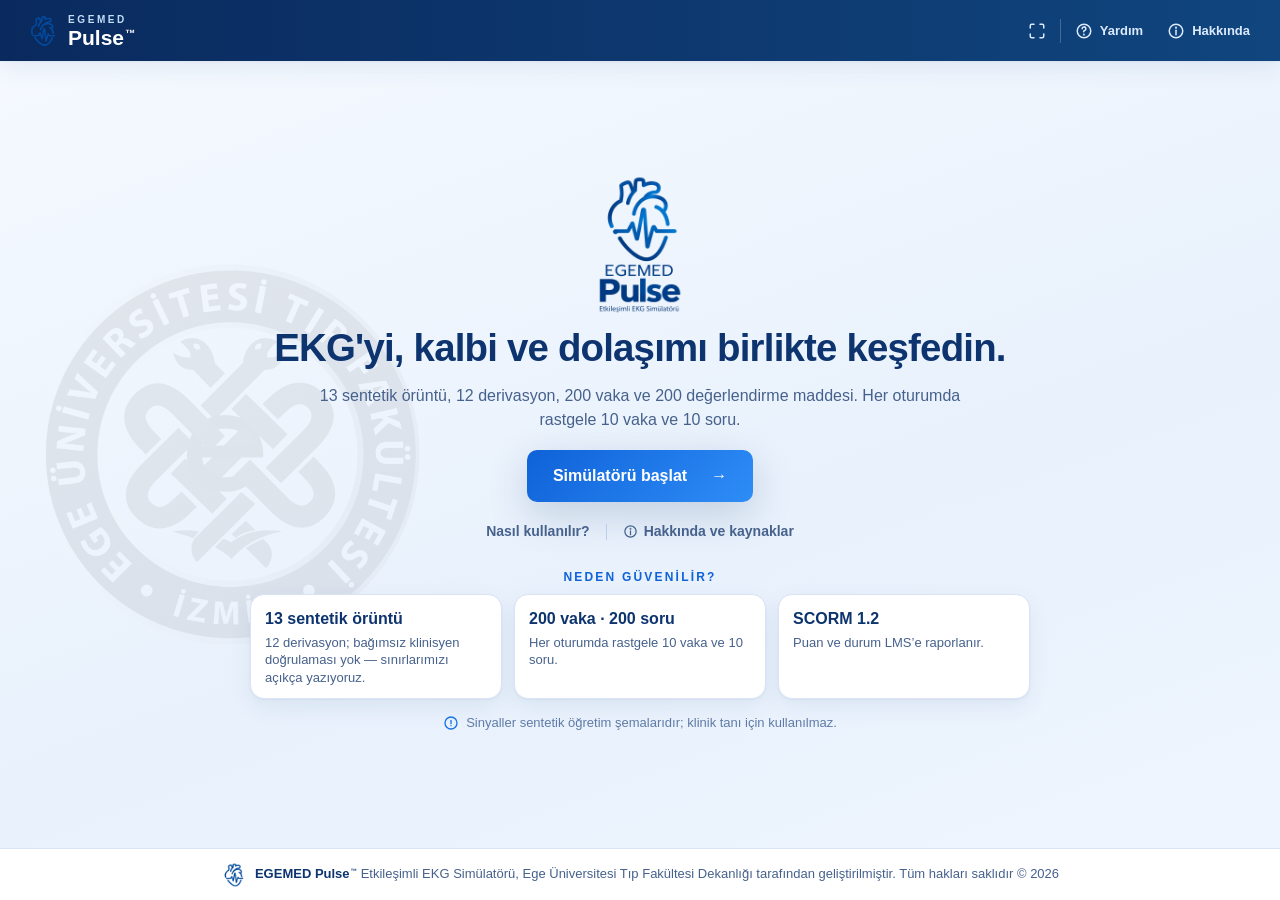
==== commit a2cdb930: "Revise Pulse to the Ausculta UI/UX reference and rewrite items as clinical vignettes - Header/footer" ====
--- a/cardai/index.html
+++ b/cardai/index.html
@@ -1,16 +1,18 @@
 <!doctype html>
 <html lang="tr">
 <head><meta charset="utf-8"><meta name="viewport" content="width=device-width,initial-scale=1,viewport-fit=cover"><meta name="theme-color" content="#f5fafc"><title>EGEMED PULSE — Etkileşimli EKG Simülatörü</title><link rel="icon" href="assets/egemed-pulse-favicon.png"><link rel="stylesheet" href="styles.css"></head>
-<body><section class="landing" id="landingPage" aria-labelledby="landingTitle"><header class="topbar"><a class="eg-brand" href="#landingPage" aria-label="EGEMED Pulse ana sayfa"><img class="eg-brand-icon" src="assets/egemed-pulse-favicon.png" alt=""><span class="eg-brand-copy"><small>EGEMED</small><strong>Pulse<sup class="tm" aria-hidden="true">™</sup></strong></span></a><nav class="landing-nav" aria-label="Yardım ve bilgi"><button class="eg-navbtn" id="landingFullscreen" type="button"><span class="ico" aria-hidden="true">⤢</span><span class="lbl">Tam ekran</span></button><button class="eg-navbtn" id="landingHelp" type="button"><span class="ico" aria-hidden="true">ⓘ</span><span class="lbl">Yardım</span></button><button class="eg-navbtn" id="landingAbout" type="button"><span class="ico" aria-hidden="true">ⓘ</span><span class="lbl">Hakkında</span></button></nav></header><main class="landing-main"><img class="landing-seal" src="assets/ege-tip-logo.png" alt="" aria-hidden="true"><div class="landing-card"><img class="landing-logo" src="assets/egemed-pulse-landing.png" alt="EGEMED PULSE"><h1 id="landingTitle">Elektriksel etkinliği, mekanik yanıtı ve dolaşımı birlikte keşfedin.</h1><p class="landing-lead"></p><button class="landing-start" id="startSimulator">Simülatörü başlat <span aria-hidden="true">→</span></button><p class="landing-links"><button class="text-btn" id="landingHow" type="button">Nasıl kullanılır?</button><span aria-hidden="true">|</span><button class="text-btn" id="landingAboutLink" type="button">ⓘ Hakkında ve kaynaklar</button></p><p class="landing-why">NEDEN GÜVENİLİR?</p><div class="landing-features why-grid" id="landingFeatures"></div><p class="landing-note">Sinyaller sentetik öğretim şemalarıdır; klinik tanı için kullanılmaz.</p></div></main><footer class="eg-footer" id="landingFooter"></footer></section><div class="app" id="appRoot">
+<body><section class="landing" id="landingPage" aria-labelledby="landingTitle"><header class="topbar"><a class="eg-brand" href="#landingPage" aria-label="EGEMED Pulse ana sayfa"><img class="eg-brand-icon" src="assets/egemed-pulse-favicon.png" alt=""><span class="eg-brand-copy"><small>EGEMED</small><strong>Pulse<sup class="tm" aria-hidden="true">™</sup></strong></span></a><div class="spacer"></div><nav class="landing-nav" aria-label="Yardım ve bilgi"><button class="eg-navbtn" id="landingFullscreen" type="button" aria-label="Tam ekrana geç" title="Tam ekran"><svg class="ico" id="landingFullscreenIcon" viewBox="0 0 24 24" fill="none" stroke="currentColor" stroke-width="2" stroke-linecap="round" stroke-linejoin="round" aria-hidden="true"><path d="M8 3H5a2 2 0 0 0-2 2v3"/><path d="M16 3h3a2 2 0 0 1 2 2v3"/><path d="M8 21H5a2 2 0 0 1-2-2v-3"/><path d="M16 21h3a2 2 0 0 0 2-2v-3"/></svg></button><span class="divider-v" aria-hidden="true"></span><button class="eg-navbtn" id="landingHelp" type="button"><svg class="ico" viewBox="0 0 24 24" fill="none" stroke="currentColor" stroke-width="2" stroke-linecap="round" stroke-linejoin="round" aria-hidden="true"><circle cx="12" cy="12" r="9"/><path d="M9.5 9a2.5 2.5 0 1 1 3.4 2.34c-.9.34-1.4 1-1.4 1.66"/><circle cx="11.9" cy="16.8" r=".4" fill="currentColor"/></svg><span class="lbl">Yardım</span></button><button class="eg-navbtn" id="landingAbout" type="button"><svg class="ico" viewBox="0 0 24 24" fill="none" stroke="currentColor" stroke-width="2" stroke-linecap="round" stroke-linejoin="round" aria-hidden="true"><circle cx="12" cy="12" r="9"/><path d="M12 11v6"/><circle cx="12" cy="7.5" r=".5" fill="currentColor"/></svg><span class="lbl">Hakkında</span></button></nav></header><main class="landing-main"><img class="landing-seal" src="assets/ege-tip-logo.png" alt="" aria-hidden="true"><div class="landing-card"><img class="landing-logo" src="assets/egemed-pulse-landing.png" alt="EGEMED PULSE"><h1 id="landingTitle">EKG'yi, kalbi ve dolaşımı birlikte keşfedin.</h1><p class="landing-lead"></p><button class="landing-start" id="startSimulator">Simülatörü başlat <span aria-hidden="true">→</span></button><p class="landing-links"><button class="text-btn" id="landingHow" type="button">Nasıl kullanılır?</button><span class="landing-link-sep" aria-hidden="true"></span><button class="text-btn" id="landingAboutLink" type="button"><svg viewBox="0 0 24 24" fill="none" stroke="currentColor" stroke-width="2" stroke-linecap="round" stroke-linejoin="round" aria-hidden="true" width="15" height="15"><circle cx="12" cy="12" r="9"/><path d="M12 11v6"/><circle cx="12" cy="7.5" r=".5" fill="currentColor"/></svg> Hakkında ve kaynaklar</button></p><p class="landing-why">NEDEN GÜVENİLİR?</p><div class="landing-features why-grid" id="landingFeatures"></div><p class="landing-note"><svg viewBox="0 0 24 24" fill="none" stroke="currentColor" stroke-width="2" stroke-linecap="round" stroke-linejoin="round" aria-hidden="true" width="16" height="16"><circle cx="12" cy="12" r="9"/><path d="M12 8v5M12 16h.01"/></svg> Sinyaller sentetik öğretim şemalarıdır; klinik tanı için kullanılmaz.</p></div></main><footer class="eg-footer" id="landingFooter"></footer></section><div class="app" id="appRoot">
 <header class="topbar">
   <a class="eg-brand" id="brandHome" href="#landingPage" aria-label="EGEMED Pulse ana sayfa"><img class="eg-brand-icon" src="assets/egemed-pulse-favicon.png" alt=""><span class="eg-brand-copy"><small>EGEMED</small><strong>Pulse<sup class="tm" aria-hidden="true">™</sup></strong></span></a>
-  <div class="header-progress" id="headerProgress"><span id="progressText">0 / 13 ritim incelendi</span><div class="progress-track"><i id="progressBar"></i></div></div>
-  <div class="mode-context" id="modeContext"><span class="mode-chip learn" id="modeChip">İnceleme Modu</span><button class="eg-navbtn" id="modeSwitch" type="button" aria-label="Mod seçim ekranına dön"><span class="ico" aria-hidden="true">⇄</span><span class="lbl">Mod Değiştir</span></button></div>
+  <div class="spacer"></div>
+  <div class="eg-header-context" id="headerContext" hidden><span class="ctx-progress" id="progressText">0 / 13 ritim incelendi</span><span class="ctx-bar"><i id="progressBar"></i></span><span class="mode-chip learn" id="modeChip">İnceleme Modu</span></div>
+  <div class="spacer"></div>
   <span class="sr-status" id="retrySave"><span id="saveStatus" role="status">Bağımsız kullanım</span></span>
-  
-  <button class="icon-btn" id="fullscreenBtn" aria-label="Tam ekrana geç" title="Tam ekran (F)">↗</button>
-  <button class="eg-navbtn" id="helpBtn" type="button" title="Yardım ve kısayollar"><span class="ico" aria-hidden="true">ⓘ</span><span class="lbl">Yardım</span></button>
-  <button class="eg-navbtn" id="aboutBtn" type="button" title="EGEMED Pulse Hakkında"><span class="ico" aria-hidden="true">ⓘ</span><span class="lbl">Hakkında</span></button>
+  <button class="eg-navbtn hide-mobile" id="modeSwitch" type="button" aria-label="Mod seçim ekranına dön" title="Mod seçim ekranına dön"><svg class="ico" viewBox="0 0 24 24" fill="none" stroke="currentColor" stroke-width="2" stroke-linecap="round" stroke-linejoin="round" aria-hidden="true"><path d="M4 8h13l-3-3"/><path d="M20 16H7l3 3"/></svg><span class="lbl">Mod Değiştir</span></button>
+  <button class="eg-navbtn hide-mobile" id="fullscreenBtn" type="button" aria-label="Tam ekrana geç" title="Tam ekran (F)"><svg class="ico" id="fullscreenIcon" viewBox="0 0 24 24" fill="none" stroke="currentColor" stroke-width="2" stroke-linecap="round" stroke-linejoin="round" aria-hidden="true"><path d="M8 3H5a2 2 0 0 0-2 2v3"/><path d="M16 3h3a2 2 0 0 1 2 2v3"/><path d="M8 21H5a2 2 0 0 1-2-2v-3"/><path d="M16 21h3a2 2 0 0 0 2-2v-3"/></svg></button>
+  <span class="divider-v" aria-hidden="true"></span>
+  <button class="eg-navbtn" id="helpBtn" type="button" title="Yardım ve kısayollar"><svg class="ico" viewBox="0 0 24 24" fill="none" stroke="currentColor" stroke-width="2" stroke-linecap="round" stroke-linejoin="round" aria-hidden="true"><circle cx="12" cy="12" r="9"/><path d="M9.5 9a2.5 2.5 0 1 1 3.4 2.34c-.9.34-1.4 1-1.4 1.66"/><circle cx="11.9" cy="16.8" r=".4" fill="currentColor"/></svg><span class="lbl">Yardım</span></button>
+  <button class="eg-navbtn" id="aboutBtn" type="button" title="EGEMED Pulse Hakkında"><svg class="ico" viewBox="0 0 24 24" fill="none" stroke="currentColor" stroke-width="2" stroke-linecap="round" stroke-linejoin="round" aria-hidden="true"><circle cx="12" cy="12" r="9"/><path d="M12 11v6"/><circle cx="12" cy="7.5" r=".5" fill="currentColor"/></svg><span class="lbl">Hakkında</span></button>
 </header>
 <main id="main">
 <section id="simView" class="view active-view" aria-label="EKG ve kalp simülasyonu">
@@ -121,18 +123,19 @@
   <div class="guided-coach" id="guidedCoach" hidden><span id="guideStep">1/5</span><button id="guidePrev" aria-label="Önceki adım">←</button><div><strong id="guideTitle"></strong><p id="guideText"></p></div><button id="guideNext" aria-label="Sonraki adım">→</button><button id="guideClose" aria-label="Kapat">×</button></div>
 </section>
 
-<section id="caseView" class="view secondary-view case-view" hidden aria-labelledby="caseTitle"><div class="view-heading"><div><span class="eyebrow" id="casePoolLabel"></span><h1 id="caseTitle">Klinik bilgiyi EKG bulgusuyla birleştir.</h1></div><button class="secondary-btn back-sim">← Simülasyona dön</button></div><div class="case-progress-row"><div><span id="casePageLabel">Vaka 01 /10</span><div class="case-progress-track"><i id="caseProgressBar"></i></div></div><strong id="caseAnswered">Yanıtlanan 0 /10</strong></div><div id="casePager" class="case-pager"></div><div class="case-navigation"><button class="secondary-btn" id="casePrev">← Önceki vaka</button><span id="caseDots">1 /10</span><button class="primary-btn" id="caseNext">Sonraki vaka →</button></div></section>
+<section id="caseView" class="view secondary-view case-view" hidden aria-labelledby="caseTitle"><h1 id="caseTitle" class="sr-only" tabindex="-1">Uygulama modu — vaka</h1><div id="casePager" class="case-pager"></div><div class="case-navigation"><button class="secondary-btn" id="casePrev">← Önceki vaka</button><span id="caseDots">1 /10</span><button class="primary-btn" id="caseNext">Sonraki vaka →</button></div></section>
 
-<section id="quizView" class="view secondary-view quiz-view" hidden aria-labelledby="quizTitle"><div class="view-heading"><div><span class="eyebrow" id="quizPoolLabel"></span><h1 id="quizTitle">Gördüğünü mekanizmayla eşleştir.</h1></div><button class="secondary-btn back-sim">← Simülasyona dön</button></div><p class="view-intro">Değerlendirme13 örüntü gözlemi ve10 gönderilmiş oturum vakasından sonra açılır. Oturum havuzdan rastgele10 sorudur; başarı8/10 (%80).16 saniye bir akış kuralıdır, klinik yeterlilik ölçütü değildir.</p><form id="quizForm"></form><div class="quiz-navigation"><button type="button" class="secondary-btn" id="quizPrev">← Önceki</button><span id="quizPage">1 /10</span><button type="button" class="primary-btn" id="quizNext">Sonraki →</button></div><div class="session-actions"><button type="button" class="secondary-btn" id="newQuizSession">Yeni10 soru örneklemi</button></div><div class="quiz-bottom"><button type="button" class="primary-btn" id="checkBtn">Yanıtları değerlendir</button><button type="button" class="secondary-btn" id="retryBtn" hidden>Aynı10 soruyu yeniden dene</button><p id="quizResult" role="status"></p></div></section>
+<section id="quizView" class="view secondary-view quiz-view" hidden aria-labelledby="quizTitle"><h1 id="quizTitle" class="sr-only" tabindex="-1">Değerlendirme modu</h1><form id="quizForm"></form><div class="quiz-toolbar"><button type="button" class="secondary-btn" id="quizPrev">← Önceki</button><span id="quizPage" class="quiz-toolbar-page">1 /10</span><button type="button" class="secondary-btn" id="quizNext">Sonraki →</button><span class="quiz-toolbar-spacer"></span><button type="button" class="secondary-btn" id="newQuizSession">Yeni 10 soru örneklemi</button><button type="button" class="primary-btn" id="checkBtn">Yanıtları değerlendir</button><button type="button" class="secondary-btn" id="retryBtn" hidden>Aynı 10 soruyu yeniden dene</button></div><p id="quizResult" role="status"></p></section>
 
-<section id="modesView" class="view secondary-view modes-view" aria-labelledby="modesTitle" hidden><ol class="stepper" aria-label="İlerleme"><li class="step active"><span class="dot">1</span><span class="lbl">Mod Seçimi</span></li><li class="step"><span class="line"></span><span class="dot">2</span><span class="lbl">Çalışma</span></li><li class="step"><span class="line"></span><span class="dot">3</span><span class="lbl">Tamamla</span></li></ol><h1 id="modesTitle" class="mode-title" tabindex="-1">Çalışma Modunu Seçin</h1><p class="mode-sub">Hangi modda çalışmak istersiniz?</p><div class="honesty-banner thin"><span aria-hidden="true">ⓘ</span> Tüm sinyaller sentetik öğretim şemalarıdır; gerçek hasta kaydı değildir ve klinik tanı için kullanılmaz.</div><div class="mode-cards" id="modeCards"></div></section><section id="resultsView" class="view secondary-view results-view" aria-labelledby="resultsTitle" hidden><div class="view-heading"><div><span class="eyebrow" id="resultsEyebrow">DEĞERLENDİRME</span><h1 id="resultsTitle" class="src-title">Değerlendirme Tamamlandı</h1><p class="view-intro" id="resultsLead"></p></div><button class="secondary-btn back-sim">← Geri</button></div><div id="resultsBody"></div></section><section id="aboutView" class="view secondary-view about-view" hidden aria-labelledby="aboutTitle"><div class="view-heading"><div><span class="eyebrow">HAKKINDA</span><h1 class="src-title" id="aboutTitle">EGEMED Pulse™ Hakkında</h1><p class="view-intro" id="aboutSub"></p></div><button class="secondary-btn back-sim">← Geri</button></div><div id="aboutContent" class="about-content"></div><section class="about-section" id="aboutData"><h2><span class="ico"><svg viewBox="0 0 24 24" aria-hidden="true"><path d="M4 4h16v16H4zM12 8v8M8 12h8"/></svg></span>Yerel veriler</h2><p class="view-intro">Bu tarayıcıdaki öğrenme etkinliğini CSV olarak indirebilir veya yerel ilerlemeyi sıfırlayabilirsin. LMS’nin kabul ettiği başarı kaydı korunur.</p><div class="report-actions"><button id="downloadReport" class="primary-btn" type="button">CSV raporu indir</button><button id="resetProgress" class="danger-btn" type="button">İlerlemeyi sıfırla</button></div><p id="reportStatus" role="status"></p></section></section></main>
+<section id="modesView" class="view secondary-view modes-view" aria-labelledby="modesTitle" hidden><ol class="stepper" aria-label="İlerleme"><li class="step active"><span class="dot">1</span><span class="lbl">Mod Seçimi</span></li><li class="step"><span class="line"></span><span class="dot">2</span><span class="lbl">Çalışma</span></li><li class="step"><span class="line"></span><span class="dot">3</span><span class="lbl">Tamamla</span></li></ol><h1 id="modesTitle" class="mode-title" tabindex="-1">Çalışma Modunu Seçin</h1><p class="mode-sub">Hangi modda çalışmak istersiniz?</p><div class="honesty-banner thin"><span aria-hidden="true">ⓘ</span> Tüm sinyaller sentetik öğretim şemalarıdır; gerçek hasta kaydı değildir ve klinik tanı için kullanılmaz.</div><div class="mode-cards" id="modeCards"></div></section><section id="resultsView" class="view secondary-view results-view" aria-labelledby="resultsTitle" hidden><div class="results-wrap-v2"><h1 id="resultsTitle" class="results-title-v2">Değerlendirme Tamamlandı</h1><p class="results-sub-v2" id="resultsLead"></p><div id="resultsBody"></div></div></section><section id="aboutView" class="view secondary-view about-view" hidden aria-labelledby="aboutTitle"><h1 class="src-title" id="aboutTitle">EGEMED Pulse™ Hakkında</h1><p class="view-intro" id="aboutSub"></p><img id="instLogo" src="assets/brand/ege-tip-seal-128.png" alt="" hidden><div id="aboutContent" class="about-content"></div><section class="about-section" id="aboutData"><h2><span class="ico"><svg viewBox="0 0 24 24" aria-hidden="true"><path d="M4 4h16v16H4zM12 8v8M8 12h8"/></svg></span>Yerel veriler</h2><p class="view-intro">Bu tarayıcıdaki öğrenme etkinliğini CSV olarak indirebilir veya yerel ilerlemeyi sıfırlayabilirsin. LMS’nin kabul ettiği başarı kaydı korunur.</p><div class="report-actions"><button id="downloadReport" class="primary-btn" type="button">CSV raporu indir</button><button id="resetProgress" class="danger-btn" type="button">İlerlemeyi sıfırla</button></div><p id="reportStatus" role="status"></p></section><div class="results-actions"><button class="secondary-btn back-sim" type="button">← Geri</button></div></section></main>
 <aside class="tutorial-panel" id="tutorialPanel" hidden aria-labelledby="tutorialTitle"><span class="eyebrow">İLK KULLANIM · 3 ADIM</span><h2 id="tutorialTitle">Simülatörü birlikte tanıyalım</h2><p class="tutorial-lede">Adımları sağdaki gerçek sahnede uygulayın; her adım tamamlandığında işaretlenir.</p><ol class="tutorial-steps" id="tutorialSteps"></ol><label class="tutorial-remember"><input type="checkbox" id="tutorialDontShow"> Tekrar gösterme</label><div class="tutorial-actions"><button class="secondary-btn" id="tutorialSkip" type="button">Atla</button><button class="primary-btn" id="tutorialNext" type="button" disabled>Sonraki adım</button></div></aside>
-<footer class="eg-footer"><div class="footer-left"><img class="footer-seal" src="assets/brand/ege-tip-seal-128.png" alt=""><span class="footer-text"><span class="footer-brand">EGEMED Pulse<sup class="tm">™</sup></span><span class="footer-sub"> Etkileşimli EKG Simülatörü</span><span class="footer-inst">, Ege Üniversitesi Tıp Fakültesi Dekanlığı tarafından geliştirilmiştir.</span><span class="footer-copy"> Tüm hakları saklıdır © 2026</span></span></div></footer>
+<footer class="eg-footer"><div class="footer-left"><img class="footer-seal" src="assets/egemed-pulse-favicon.png" alt=""><span class="footer-text"><span class="footer-brand">EGEMED Pulse<sup class="tm">™</sup></span><span class="footer-sub"> Etkileşimli EKG Simülatörü</span><span class="footer-inst">, Ege Üniversitesi Tıp Fakültesi Dekanlığı tarafından geliştirilmiştir.</span><span class="footer-copy"> Tüm hakları saklıdır © 2026</span></span></div><span class="footer-right"><span class="footer-signal-note">Sinyaller sentetiktir · klinik tanı için kullanılmaz</span></span></footer>
 
 </div>
 
 <dialog id="infoDialog" aria-labelledby="infoTitle"><div class="dialog-head"><div><span class="eyebrow">EGEMED PULSE v6.0</span><h2 id="infoTitle">Kullanım, kısayollar ve kapsam</h2></div><button id="closeInfo" class="icon-btn" aria-label="Kapat">×</button></div><div class="dialog-content"><h3>Kısayollar</h3><div class="shortcut-grid"><span><kbd>Space</kbd> Oynat / duraklat</span><span><kbd>← →</kbd> Önceki / sonraki olay</span><span><kbd>1–9</kbd> İlk dokuz örüntü</span><span><kbd>[ ]</kbd> Önceki / sonraki örüntü</span><span><kbd>F</kbd> Tam ekran</span><span><kbd>C</kbd> Kaliper</span><span><kbd>Esc</kbd> Odak modundan çık</span><span><kbd>Tab</kbd> Sonraki denetim</span><span><kbd>↑ ↓</kbd> Seçenekler arasında gezin</span></div><p class="shortcut-note">Kısayollar İnceleme modunda geçerlidir; form alanlarında ve açık pencerelerde devre dışı kalır.</p><h3>Nasıl kullanılır?</h3><ol><li>Landing’de <strong>Simülatörü başlat</strong> ile mod seçim ekranına gel; İnceleme, Uygulama veya Değerlendirme modunu seç.</li><li><strong>İnceleme:</strong> yatay şeritten bir örüntü seç; kalp, EKG ve açıklama birlikte güncellenir. Oynat ve izlere tıklayarak ölçüm yap; kaliperle süre ve voltaj farkını oku.</li><li><strong>Uygulama:</strong> her oturumda rastgele 10 vaka; yanıtı gönderdikten sonra açıklama ve gerekirse <em>simülatörde aç</em>.</li><li><strong>Değerlendirme:</strong> rastgele 10 soru; tüm sorular yanıtlanınca <em>Yanıtları değerlendir</em>. Geçme eşiği 8/10’dur.</li><li>Header’dan <em>Mod Değiştir</em> ile mod seçim ekranına dön; <em>Hakkında</em> atıf ve kaynakları, <em>Yardım</em> bu listeyi gösterir.</li></ol><h3>Modelin kapsamı</h3><p>EKG kanın hareketini değil, kalbin elektriksel etkinliğini kaydeder. Elektriksel uyarıyı mekanik yanıt izler. Kalp, damarlar ve parçacıklar öğretim amacıyla şematiktir; basınç, hız veya atım hacmi ölçmez.</p><p>Model normal sinüs ritmi, AF, anterior ve inferior STEMI örnekleri, PVC, düzenli SVT, monomorfik VT, VF, paroksismal atriyal taşikardi, 2:1 iletimli atriyal flutter, sinüs taşikardisi, LBBB ve RBBB örneklerini içerir. Üç eşzamanlı derivasyon grubu elektriksel izdüşüm farklarını öğretir; sentetik morfolojiler klinik tanı veya tedavi kararı için kullanılmaz.</p><p>Sentetik örnekler ve400 madde bağımsız klinisyen veya psikometrik doğrulamadan geçmemiştir. Her soru sınırlandırılmış bir eğitim senaryosudur.</p><h3>Kaynaklar</h3><ul class="sources"><li><a href="https://doi.org/10.1093/eurheartj/ehae176" target="_blank" rel="noopener noreferrer">ESC 2024: Atriyal fibrilasyon</a></li><li><a href="https://doi.org/10.1093/eurheartj/ehz467" target="_blank" rel="noopener noreferrer">ESC 2019: SVT, atriyal taşikardi ve flutter</a></li><li><a href="https://doi.org/10.1093/eurheartj/ehac262" target="_blank" rel="noopener noreferrer">ESC 2022: Ventriküler aritmiler</a></li><li><a href="https://doi.org/10.1161/CIRCULATIONAHA.108.191095" target="_blank" rel="noopener noreferrer">AHA/ACCF/HRS: İntraventriküler iletim bozuklukları</a></li><li><a href="https://doi.org/10.1093/eurheartj/ehad191" target="_blank" rel="noopener noreferrer">ESC 2023: Akut koroner sendromlar</a></li><li><a href="https://cvphysiology.com/heart-disease/hd002" target="_blank" rel="noopener noreferrer">Klabunde: Kardiyak döngü</a></li></ul><p>Kaynaklar 16 Eylül 2026 tarihinde kontrol edilmiştir.</p></div></dialog>
 <dialog id="quizExitDialog" aria-labelledby="quizExitTitle"><div class="dialog-head"><h2 id="quizExitTitle">Değerlendirmeden çıkılsın mı?</h2><button id="closeQuizExit" class="icon-btn" aria-label="Kapat">×</button></div><p>Yanıtlarınız kaydedilir; oturum devam ettirilebilir.</p><div class="dialog-actions"><button id="confirmQuizExit" class="primary-btn">Evet, çık</button><button id="cancelQuizExit" class="secondary-btn">Vazgeç</button></div></dialog>
+<dialog id="finishDialog" aria-labelledby="finishTitle"><div class="dialog-head"><h2 id="finishTitle">Modülden çıkılsın mı?</h2><button id="closeFinish" class="icon-btn" aria-label="Kapat">×</button></div><p>İlerlemeniz kaydedildi. Çıkmak modülü LMS’ye bitmiş olarak bildirir; yanıtlarınız korunur.</p><div class="dialog-actions"><button id="confirmFinish" class="primary-btn">Evet, çık</button><button id="cancelFinish" class="secondary-btn">Vazgeç</button></div></dialog>
 <dialog id="resetDialog" aria-labelledby="resetTitle"><div class="dialog-head"><h2 id="resetTitle">İlerleme sıfırlansın mı?</h2><button id="closeReset" class="icon-btn" aria-label="Kapat">×</button></div><p>Yerel gözlemler, örneklemler, yanıtlar, en iyi puan ve araç kullanımı sıfırlanır. LMS’nin daha önce kabul ettiği passed başarısı korunur; LMS başarı kaydını sıfırlama yetkisi bu uygulamada yoktur.</p><div class="dialog-actions"><button id="confirmReset" class="danger-btn">Evet, sıfırla</button><button id="cancelReset" class="secondary-btn">Vazgeç</button></div></dialog>
 <script type="application/json" id="pulse-sources"></script>
 <script src="model.js"></script><script src="scorm.js"></script><script src="curriculum.js"></script><script src="state.js"></script><script src="app.js"></script><script src="features.js"></script><script src="landing.js"></script>
--- a/cardai/styles.css
+++ b/cardai/styles.css
@@ -10,7 +10,7 @@
 .right-column{min-width:0;min-height:0;display:grid;grid-template-columns:minmax(0,1fr);grid-template-rows:minmax(320px,1fr) minmax(160px,1fr);gap:var(--gap)}.ecg-panel{display:grid;grid-template-columns:minmax(0,1fr);grid-template-rows:auto auto minmax(100px,1fr) auto auto;color:var(--ink);background:var(--card);border-color:var(--border-strong)}.live-badge{border:1px solid var(--green-500);border-radius:var(--r-sm);background:var(--green-50);color:var(--green-600);font-size:var(--fs-xs);padding:6px 8px}.live-badge i{display:inline-block;width:5px;height:5px;border-radius:50%;background:var(--green-600);margin-right:4px}
 /* Equal column widths mirror the ECG strips. AF has its own real grid row. */
 .three-lead-controls{width:100%;display:grid;grid-template-columns:repeat(3,minmax(0,1fr));gap:8px;padding:3px 10px 8px;align-items:stretch}.lead-choice{display:flex;align-items:center;justify-content:space-between;gap:5px;min-width:0;padding:5px 7px;border:1px solid var(--border);border-radius:var(--r-sm);background:var(--blue-50)}.lead-choice.active{border-color:var(--blue-500);background:var(--blue-100);box-shadow:inset 0 0 0 1px var(--blue-300)}.lead-choice span{min-width:0;color:var(--ink-600);font-size:var(--fs-xs);font-weight:750;white-space:nowrap}.lead-choice select,#afProfile{min-width:0;height:32px;border:1px solid var(--border-strong);border-radius:var(--r-sm);color:var(--ink-700);background:var(--card);font-size:var(--fs-md);font-weight:700;padding:3px 5px}.lead-choice select{flex:0 0 64px}.lead-choice .af-profile-select{flex:0 0 118px;min-width:0;height:32px;border:1px solid var(--border-strong);border-radius:var(--r-sm);color:var(--ink-700);background:var(--card);font-size:var(--fs-xs);font-weight:700;padding:2px 4px}
-#afProfile[hidden]{display:block!important;visibility:hidden}.ecg-screen{position:relative;min-height:110px;margin:0 10px;background:var(--card);border:1px solid var(--red-100);border-radius:var(--r-sm);overflow:hidden;touch-action:none}.ecg-screen canvas{display:block;width:100%;height:100%;cursor:crosshair}.ecg-corner,.compare-key{position:absolute;top:3px;padding:2px 4px;border-radius:var(--r-xs);background:rgba(255,255,255,.94);color:var(--amber-700);font:var(--fs-xs) ui-monospace,monospace;pointer-events:none}.ecg-corner{left:50%;transform:translateX(-50%);max-width:65%;overflow:hidden;text-overflow:ellipsis;white-space:nowrap}.compare-key{right:8px;top:24px;color:var(--blue-700)}.compare-key i{display:inline-block;width:14px;border-top:2px dashed var(--blue-500);margin-right:4px;vertical-align:middle}.wave-tip{position:absolute;z-index:5;transform:translate(-50%,-115%);max-width:90%;padding:6px 9px;border-radius:var(--r-sm);background:var(--navy-800);color:var(--card);font-size:var(--fs-xs);pointer-events:none;box-shadow:0 4px 15px rgba(0,0,0,.2)}
+#afProfile[hidden]{display:block!important;visibility:hidden}.ecg-screen{position:relative;min-height:110px;margin:0 10px;background:var(--card);border:1px solid var(--red-100);border-radius:var(--r-sm);overflow:hidden;touch-action:none}.ecg-screen canvas{display:block;width:100%;height:100%;cursor:crosshair}.ecg-corner,.compare-key{position:absolute;top:3px;padding:2px 4px;border-radius:var(--r-xs);background:rgba(255,255,255,.94);color:var(--amber-700);font:var(--fs-xs) ui-monospace,monospace;pointer-events:none}.ecg-corner{left:50%;transform:translateX(-50%);max-width:65%;overflow:hidden;text-overflow:ellipsis;white-space:nowrap}.compare-key{right:8px;top:24px;color:var(--blue-700)}.compare-key i{display:inline-block;width:14px;border-top:2px solid var(--blue-500);margin-right:4px;vertical-align:middle}.wave-tip{position:absolute;z-index:5;transform:translate(-50%,-115%);max-width:90%;padding:6px 9px;border-radius:var(--r-sm);background:var(--navy-800);color:var(--card);font-size:var(--fs-xs);pointer-events:none;box-shadow:0 4px 15px rgba(0,0,0,.2)}
 .caliper-layer{position:absolute;inset:0;pointer-events:none}.caliper-handle{position:absolute;top:46%;width:18px;height:18px;border:2px solid var(--card);padding:0;border-radius:50%;background:var(--blue-700);transform:translate(-50%,-50%);pointer-events:auto;cursor:move;box-shadow:0 2px 7px rgba(10,42,94,.4)}.caliper-handle:before{content:attr(data-handle);position:absolute;top:-23px;left:-1px;width:18px;height:18px;border-radius:50%;display:grid;place-items:center;color:var(--card);background:var(--blue-700);font:700 var(--fs-xs) sans-serif}.caliper-handle:after{content:'';position:absolute;left:7px;top:-100vh;width:1px;height:200vh;border-left:1px dashed var(--blue-500);opacity:.75}.caliper-handle.a{left:35%}.caliper-handle.b{left:62%}.caliper-layer>span{position:absolute;top:0;left:0;width:0;height:2px;background:var(--blue-500);transform-origin:0 50%}.challenge-banner{position:absolute;left:8px;right:8px;bottom:7px;display:grid;grid-template-columns:auto 1fr auto;align-items:center;gap:7px;padding:7px 9px;border-radius:var(--r-sm);background:var(--navy-800);color:var(--card);font-size:var(--fs-xs)}.challenge-banner strong{color:var(--blue-200)}.challenge-banner button{border:0;background:transparent;font-size:var(--fs-lg)}
 .ecg-toolbar{position:relative;display:flex;flex-wrap:wrap;align-items:center;gap:6px 8px;padding:6px 10px;color:var(--ink-600);border-top:1px solid var(--border);font-size:var(--fs-xs)}.tool-group{display:flex;flex-wrap:wrap;gap:5px}.tool-btn{border:1px solid var(--border-strong);border-radius:var(--r-sm);background:var(--blue-50);color:var(--ink-600);padding:6px 8px;font-size:var(--fs-xs);font-weight:620}.tool-btn.active,.tool-btn[aria-pressed=true]{background:var(--blue-100);color:var(--blue-700);border-color:var(--blue-500)}.ecg-toolbar output{flex:1 1 220px;min-width:0;line-height:1.35}.ecg-scale{color:var(--ink-600);font-size:var(--fs-xs);white-space:nowrap}.measurement-presets{position:absolute;left:10px;bottom:calc(100% + 4px);z-index:6;display:flex;flex-wrap:wrap;gap:5px;max-width:calc(100% - 20px);padding:7px;border-radius:var(--r-sm);background:var(--card);box-shadow:var(--shadow-pop)}.measurement-presets button{border:1px solid var(--border-strong);border-radius:var(--r-xs);background:var(--blue-50);color:var(--blue-700);font-size:var(--fs-xs);padding:6px}.metrics{display:grid;grid-template-columns:.65fr .65fr 1.15fr 1fr 1.55fr;border-top:1px solid var(--border);padding:5px 0}.metrics>div{min-width:0;padding:0 9px;border-right:1px solid var(--border)}.metrics>div:last-child{border:0}.metrics small{display:block;color:var(--ink-600);font-size:var(--fs-xs);font-weight:650;line-height:1.2}.metrics strong{display:block;color:var(--ink-800);font-size:var(--fs-md);font-weight:650;white-space:normal;line-height:1.25;margin-top:2px;overflow-wrap:anywhere}.pulse-note{display:block;margin-top:3px;color:var(--ink-600);font-size:var(--fs-xs);line-height:1.3}
 .explanation-panel{min-height:0;padding:10px 12px;color:var(--ink);background:var(--card);display:flex;flex-direction:column}.explanation-head{min-height:52px}.explain-tabs{flex-shrink:0;display:flex;gap:5px;min-height:37px;margin-bottom:7px}.explain-tabs button{border:0;border-bottom:2px solid transparent;background:transparent;color:var(--ink-600);padding:5px 8px;font-size:var(--fs-xs);font-weight:650}.explain-tabs button.active{color:var(--blue-700);border-color:var(--blue-600)}.explain-content{flex:1;min-height:0;max-height:360px;overflow:auto;padding:4px}.summary-text{margin:0 0 9px;color:var(--ink-600);font-size:var(--fs-md);line-height:1.5}.event-box{display:flex;gap:9px;align-items:center;min-height:66px;padding:8px 10px;border:1px solid var(--blue-100);border-radius:var(--r-sm);background:var(--blue-50)}.event-icon{flex:0 0 25px;text-align:center;color:var(--blue-700);font:var(--fs-2xl) ui-monospace,monospace}.event-box strong{font-size:var(--fs-md)}.event-box p{margin:3px 0 0;color:var(--ink-600);font-size:var(--fs-md);line-height:1.5}.phase-chips{display:flex;flex-wrap:wrap;gap:5px;margin:8px 0}.phase-chips button{border:1px solid var(--border-strong);border-radius:var(--r-xs);background:var(--blue-50);color:var(--ink-600);padding:5px 7px;font-size:var(--fs-xs)}.phase-chips button.active{background:var(--blue-100);color:var(--blue-700)}.clues{display:flex;flex-wrap:wrap;gap:6px 10px;margin:6px 0;color:var(--ink-600);font-size:var(--fs-xs)}.clues span:before{content:'';display:inline-block;width:4px;height:4px;border-radius:50%;background:var(--red-600);margin:0 4px 2px 0}.teaching-note{margin-top:7px;padding:8px;border:1px solid var(--green-100);border-radius:var(--r-sm);background:var(--green-50);color:var(--green-600);font-size:var(--fs-md);line-height:1.5}.teaching-note b{color:var(--green-600)}.detail-cards{display:grid;grid-template-columns:repeat(3,minmax(0,1fr));gap:8px}.detail-cards article{padding:10px;border-radius:var(--r-sm);background:var(--card-soft)}.detail-cards h3{font-size:var(--fs-md);color:var(--blue-700);margin:0 0 7px}.detail-cards h3 span{color:var(--blue-700)}.detail-cards p{font-size:var(--fs-md);line-height:1.5;color:var(--ink-600);margin:0}.systematic-list{display:grid;grid-template-columns:repeat(2,minmax(0,1fr));gap:7px}.systematic-item{display:flex;align-items:flex-start;gap:7px;padding:8px;border:1px solid var(--border);border-radius:var(--r-sm);background:var(--card-soft)}.systematic-item input{accent-color:var(--blue-600);margin-top:4px}.systematic-item b{display:block;font-size:var(--fs-md)}.systematic-item span span{display:block;color:var(--ink-600);font-size:var(--fs-xs)}.systematic-result{margin:8px 0 0;padding:8px;border-radius:var(--r-sm);background:var(--blue-100);color:var(--ink-700);font-size:var(--fs-md)}
@@ -24,13 +24,15 @@
 .organs{fill:var(--card-soft);stroke:var(--ink-300);stroke-width:1.5}.organs .bronchi{fill:none;stroke:var(--ink-300);stroke-width:3}.organ-label{fill:var(--ink-600);font-size:var(--fs-md);letter-spacing:2px}.vessel{stroke-width:17;opacity:.63}.vessel-blue{stroke:var(--blue-500)}.vessel-red{stroke:var(--red-500)}.vessel-highlight{stroke:var(--card);stroke-width:2;opacity:.42}.trabecula{fill:none;stroke-width:3;opacity:.36}.trabecula.blue{stroke:var(--blue-300)}.trabecula.red{stroke:var(--red-100)}.chamber{transform-box:fill-box;transform-origin:center}.svg-labels{pointer-events:none;fill:var(--ink-800);font-size:var(--fs-lg);paint-order:stroke;stroke:var(--blue-50);stroke-width:3px;stroke-linejoin:round}.svg-labels .vessel-label{font-size:var(--fs-xs);letter-spacing:2px;fill:var(--ink-600);stroke:none}.svg-labels .small-label{font-size:var(--fs-sm);fill:var(--ink-600);stroke:none}.svg-labels .node-label{font-size:var(--fs-xs);fill:var(--amber-700);stroke:var(--card);stroke-width:4px}.dot{display:inline-block;width:6px;height:6px;border-radius:50%}.dot.blue{background:var(--blue-400)}.dot.red{background:var(--red-500)}.dot.gold{background:var(--orange-100)}
 /* Family shell: landing, about, shared footer, locked desktop stage. */
 .eg-footer{display:flex;align-items:center;justify-content:center;gap:12px;position:relative;z-index:1;background:var(--card);color:var(--ink-600);height:var(--foot-h);flex-shrink:0;padding:0 18px;border-top:1px solid var(--border);font-size:var(--fs-sm)}
-.footer-left{display:flex;align-items:center;gap:8px;min-width:0;justify-content:center}
+.footer-left{display:flex;align-items:center;gap:8px;min-width:0;justify-content:center;flex:1 1 auto}
+.footer-signal-note{color:var(--ink-600);font-size:var(--fs-sm);white-space:nowrap}
 .footer-seal{width:26px;height:26px;display:block;flex-shrink:0}
 .footer-text{display:block;min-width:0;overflow:hidden;text-overflow:ellipsis;white-space:nowrap;line-height:1.3}
 .footer-brand{font-weight:800;color:var(--navy-800)}
 .footer-sub,.footer-copy{color:var(--ink-600)}
 .footer-inst{font-weight:500}
 .footer-right{display:flex;align-items:center;flex-shrink:0}
+@media(max-width:1280px){.footer-right{display:none}}
 .landing{position:fixed;inset:0;z-index:1000;display:flex;flex-direction:column;overflow:auto;background:linear-gradient(160deg,var(--bg-grad-b),var(--bg-grad-a) 60%,var(--blue-50));color:var(--ink-900)}
 .landing .topbar{margin:0;padding:8px 20px}
 .landing-nav{display:flex;align-items:center;gap:4px;margin-left:auto}
@@ -177,7 +179,7 @@
 .tutorial-steps .t{display:block;font-size:var(--fs-xs);color:var(--ink-600);margin-top:2px;line-height:1.4}
 .tutorial-remember{display:flex;align-items:center;gap:7px;color:var(--ink-600);font-size:var(--fs-xs)}
 .tutorial-actions{display:flex;gap:8px;justify-content:flex-end}
-.eg-navbtn svg{width:18px;height:18px;fill:currentColor}
+.eg-navbtn svg{width:18px;height:18px;fill:none;flex-shrink:0}
 @media(max-height:820px) and (min-width:1000px){.modes-view{padding:2px 0 12px}.mode-title{font-size:clamp(26px,2.6vw,34px);margin:4px 0 2px}.mode-sub{font-size:var(--fs-md);margin-bottom:10px}.honesty-banner{margin-bottom:12px;padding:7px 12px}.stepper{margin:4px auto 0}.mode-card{padding:14px 14px 12px;gap:8px;border-radius:var(--r-lg)}.mode-card .ic{width:48px;height:48px}.mode-card .ic svg{width:24px;height:24px}.mode-card h3{font-size:var(--fs-lg)}.mode-card .desc{font-size:var(--fs-sm);min-height:0}.mode-card ul{padding-top:7px;gap:6px}.mode-card li{font-size:var(--fs-sm)}.mode-status{font-size:var(--fs-xs)}.mode-card .btn{min-height:38px}.mode-rules{font-size:var(--fs-xs)}.mode-foot{margin-top:10px}}
 @media(max-width:1024px){.mode-cards{grid-template-columns:minmax(0,1fr)}.modes-view{max-width:560px}}
 @media(max-width:999px){.tutorial-panel{left:12px;right:auto;top:auto;bottom:70px;width:min(300px,calc(100vw - 24px));max-height:40dvh}}
@@ -214,6 +216,10 @@
 .case-card-head .ico svg{width:18px;height:18px;fill:currentColor}
 .case-card-head .badge{margin-left:auto;padding:3px 10px;border-radius:var(--r-pill);background:var(--blue-50);color:var(--blue-700);font-size:var(--fs-xs);font-weight:700}
 .case-stem{margin:0;color:var(--ink-700);font-size:var(--fs-md);line-height:1.5}
+.kv-grid{display:grid;grid-template-columns:repeat(auto-fit,minmax(84px,1fr));gap:7px;margin-top:9px}
+.kv{background:var(--card-soft);border:1px solid var(--border);border-radius:var(--r-md);padding:7px 9px}
+.kv .k{font-size:var(--fs-xs);color:var(--ink-600);font-weight:650}
+.kv .v{font-size:var(--fs-md);font-weight:700;color:var(--ink-900);margin-top:2px}
 .q-card-dark{padding:16px;border-radius:var(--r-lg);background:linear-gradient(135deg,var(--navy-900),var(--navy-700));color:var(--card);box-shadow:var(--shadow-card);display:flex;flex-direction:column;gap:12px}
 .q-head{display:flex;align-items:center;justify-content:space-between;gap:10px}
 .q-card-dark .eyebrow{color:var(--blue-200)}
@@ -312,3 +318,120 @@
 .sr-status{position:absolute;width:1px;height:1px;padding:0;margin:-1px;overflow:hidden;clip-path:inset(50%);white-space:nowrap;border:0;background:transparent}
 #aboutData .report-actions{margin-top:8px}
 .topbar button:focus-visible,.topbar a:focus-visible{outline-color:var(--blue-300);box-shadow:0 0 0 3px var(--navy-900)}
+
+/* Revizyon 2 — Ausculta hizalama: header bağlam grubu, ayırıcı, gizli başlıklar */
+.sr-only{position:absolute;width:1px;height:1px;padding:0;margin:-1px;overflow:hidden;clip-path:inset(50%);white-space:nowrap;border:0}
+.topbar .spacer{flex:1}
+.eg-header-context{display:flex;align-items:center;gap:9px;white-space:nowrap}
+.eg-header-context .ctx-progress{color:var(--blue-200);font-size:var(--fs-xs);font-weight:600}
+.eg-header-context .ctx-bar{display:inline-block;width:56px;height:4px;border-radius:var(--r-pill);background:rgba(255,255,255,.22);overflow:hidden;vertical-align:middle}
+.eg-header-context .ctx-bar i{display:block;height:100%;width:0;background:var(--blue-400);transition:width .25s}
+.divider-v{width:1px;height:24px;background:rgba(255,255,255,.22);flex-shrink:0}
+.eg-navbtn svg.ico{width:18px;height:18px;flex-shrink:0}
+@media(max-width:720px){.hide-mobile{display:none!important}}
+@media(max-width:480px){.eg-header-context .ctx-progress,.eg-header-context .ctx-bar{display:none}}
+
+/* Seçenek radyo dairesi (Ausculta Questions.tsx/.opt .radio) — harf rozeti yerine */
+.opt-radio{width:19px;height:19px;border-radius:50%;border:2px solid var(--border-strong);flex-shrink:0;display:grid;place-items:center;background:transparent;font-size:11px;font-weight:800;color:var(--card)}
+.opt input:checked~.opt-radio{border-color:var(--blue-600)}
+.opt input:checked~.opt-radio:after{content:'';width:9px;height:9px;border-radius:50%;background:var(--blue-600)}
+.opt.is-correct .opt-radio{border-color:var(--green-600)}
+.opt.is-correct .opt-radio:after{content:'✓';color:var(--green-600)}
+.opt.is-wrong .opt-radio{border-color:var(--red-500)}
+.opt.is-wrong .opt-radio:after{content:'✗';color:var(--red-500)}
+.q-card-dark .opt-radio{border-color:rgba(255,255,255,.5)}
+.q-card-dark .opt input:checked~.opt-radio{border-color:var(--blue-300)}
+.q-card-dark .opt input:checked~.opt-radio:after{background:var(--blue-300)}
+.q-card-dark .opt.is-correct .opt-radio:after{color:var(--green-100)}
+.q-card-dark .opt.is-wrong .opt-radio:after{color:var(--red-100)}
+
+/* Uygulama (vaka) geri bildirimi: büyük ✓/✗ ikonu + tek açıklama paragrafı (A6) */
+.case-feedback-v2 .feedback-head{display:flex;align-items:center;gap:12px;margin-bottom:4px}
+.case-feedback-v2 .feedback-head .ic{width:40px;height:40px;border-radius:50%;display:grid;place-items:center;flex-shrink:0}
+.case-feedback-v2 .feedback-head .ic svg{width:22px;height:22px}
+.case-feedback-v2 .feedback-head .ic.good{background:rgba(31,169,113,.25);color:var(--green-100)}
+.case-feedback-v2 .feedback-head .ic.bad{background:rgba(225,29,72,.25);color:var(--red-100)}
+.case-feedback-v2 .feedback-head h2{margin:0;font-size:var(--fs-xl);color:var(--card)}
+.case-feedback-v2 .feedback-verdict{font-weight:700;margin:4px 0;color:var(--blue-100);font-size:var(--fs-sm)}
+.case-feedback-v2 .feedback-verdict-good{color:var(--green-100)}
+.case-feedback-v2 .feedback-text{margin:6px 0 0;color:var(--blue-100);font-size:var(--fs-sm);line-height:1.5}
+
+/* Hakkında: kurum kanıtı satır içi [1] + küçük atıf satırı (D4) */
+.inst-evidence{margin:10px 0 0;color:var(--ink-700);font-size:var(--fs-md);line-height:1.55}
+.inst-evidence sup a{color:var(--blue-700);text-decoration:none;font-weight:800}
+.inst-cite{display:block;margin-top:6px;color:var(--ink-600);font-size:var(--fs-sm)}
+.inst-cite a{color:var(--blue-700)}
+
+/* Sonuçlar v2 (Faz E — Ausculta ResultsScreen.tsx) */
+.results-wrap-v2{max-width:1200px;margin:0 auto;padding:0 4px 24px;text-align:left}
+.results-title-v2{font-size:clamp(24px,2.6vw,34px);font-weight:800;color:var(--navy-800);margin:4px 0 6px}
+.results-sub-v2{color:var(--ink-600);max-width:760px;margin:0 0 14px;font-size:var(--fs-md)}
+.weak-chip-row{display:flex;flex-wrap:wrap;align-items:center;gap:8px;margin:0 0 16px}
+.weak-chip-lbl{font-size:var(--fs-sm);font-weight:700;color:var(--ink-600)}
+.badge.orange.weak-chip{border:0;cursor:pointer;font-size:var(--fs-xs)}
+.results-summary-strip{display:grid;grid-template-columns:repeat(auto-fit,minmax(160px,1fr));gap:14px;margin-bottom:var(--sp-4)}
+.rs-box{background:var(--card);border:1px solid var(--border);border-radius:var(--r-lg);box-shadow:var(--shadow-card);padding:14px 16px;display:flex;flex-direction:column;align-items:flex-start;gap:8px}
+.rs-ring-sm{position:relative;width:64px;height:64px}
+.rs-ring-sm svg{width:100%;height:100%;transform:rotate(-90deg)}
+.rs-ring-sm .track{stroke:var(--border)}
+.rs-ring-sm.pass .prog{stroke:var(--green-600)}
+.rs-ring-sm.fail .prog{stroke:var(--red-500)}
+.rs-ring-sm b{position:absolute;inset:0;display:flex;align-items:center;justify-content:center;font-size:var(--fs-lg);color:var(--navy-900)}
+.rs-lbl{font-size:var(--fs-xs);color:var(--ink-600);text-transform:uppercase;letter-spacing:.5px;font-weight:700}
+.rs-status{display:inline-flex;align-items:center;gap:6px;font-weight:800;font-size:var(--fs-lg)}
+.rs-status.pass{color:var(--green-600)}
+.rs-status.fail{color:var(--red-500)}
+.rs-num{display:inline-flex;align-items:center;gap:6px;font-weight:800;font-size:var(--fs-xl);color:var(--navy-900);font-variant-numeric:tabular-nums}
+.card{background:var(--card);border:1px solid var(--border);border-radius:var(--r-lg);box-shadow:var(--shadow-card);padding:20px}
+.card>h3:first-child,.card>h2:first-child{margin-top:0}
+.mt-8{margin-top:8px}
+.mt-12{margin-top:12px}
+.mt-16{margin-top:16px}
+.domain-rows{display:flex;flex-direction:column;gap:2px}
+.domain-row-v2{display:grid;grid-template-columns:28px minmax(150px,190px) 1fr 48px;align-items:center;gap:10px;min-height:40px;padding:4px 0}
+.domain-row-v2 .dr-ic{width:28px;height:28px;border-radius:var(--r-sm);background:var(--blue-50);color:var(--blue-600);display:flex;align-items:center;justify-content:center;flex-shrink:0}
+.domain-row-v2 .dr-ic svg{width:15px;height:15px}
+.domain-row-v2 .dr-lbl{font-size:var(--fs-md);color:var(--ink-700);font-weight:600}
+.domain-row-v2 .domain-bar{height:9px;border-radius:var(--r-pill);background:var(--blue-100);overflow:hidden}
+.domain-row-v2 .domain-bar i{display:block;height:100%;background:linear-gradient(90deg,var(--blue-500),var(--blue-700));border-radius:var(--r-pill)}
+.domain-row-v2.low .domain-bar i{background:var(--red-500)}
+.domain-row-v2 .dr-pct{font-weight:800;color:var(--ink-900);text-align:right;font-variant-numeric:tabular-nums;font-size:var(--fs-md)}
+.table-scroll{overflow-x:auto}
+.report-table-v2{width:100%;min-width:520px;border-collapse:collapse;font-size:var(--fs-sm);text-align:left}
+.report-table-v2 th,.report-table-v2 td{border-bottom:1px solid var(--border);padding:9px 10px}
+.report-table-v2 th{color:var(--ink-600);font-size:var(--fs-xs);text-transform:uppercase;letter-spacing:.6px}
+.report-table-v2 td.ok{color:var(--green-600);font-weight:700}
+.report-table-v2 td.no{color:var(--red-500);font-weight:700}
+.report-table-v2 .report-row-v2{cursor:pointer}
+.report-table-v2 .report-row-v2:hover{background:var(--blue-50)}
+.report-chev{width:20px}
+.report-chev svg{transition:transform .15s ease}
+.report-chev svg.rot{transform:rotate(90deg)}
+.report-detail-row-v2 td{background:var(--card-soft);padding:10px 14px}
+.report-detail-list{list-style:none;margin:0;padding:0;display:flex;flex-direction:column;gap:8px}
+.report-detail-list li{display:grid;grid-template-columns:1fr auto;grid-template-areas:"q mark" "given given" "correct correct" "feedback feedback";gap:2px 10px;font-size:var(--fs-sm);padding:6px 0;border-bottom:1px dashed var(--border)}
+.report-detail-list li:last-child{border-bottom:0}
+.rd-q{grid-area:q;font-weight:700;color:var(--ink-900)}
+.rd-mark{grid-area:mark;font-weight:800}
+.report-detail-list li.ok .rd-mark{color:var(--green-600)}
+.report-detail-list li.no .rd-mark{color:var(--red-500)}
+.rd-given{grid-area:given;color:var(--ink-600)}
+.rd-correct{grid-area:correct;color:var(--green-600)}
+.rd-feedback{grid-area:feedback;color:var(--ink-600);font-style:italic;margin-top:2px}
+@media(max-width:720px){.results-summary-strip{grid-template-columns:repeat(2,minmax(0,1fr))}.domain-row-v2{grid-template-columns:1fr auto;grid-template-areas:"lbl pct" "bar bar";row-gap:4px}.domain-row-v2 .dr-ic{display:none}.domain-row-v2 .dr-lbl{grid-area:lbl}.domain-row-v2 .dr-pct{grid-area:pct}.domain-row-v2 .domain-bar{grid-area:bar}}
+
+/* Landing hero (Faz D3) küçük düzeltmeler */
+.landing-links{gap:14px}
+.landing-links .text-btn{display:inline-flex;align-items:center;gap:6px;color:var(--ink-600);font-weight:600;font-size:var(--fs-md);text-decoration:none;padding:4px 2px}
+.landing-links .text-btn:hover{color:var(--blue-700)}
+.landing-link-sep{width:1px;height:16px;background:var(--border-strong);display:inline-block;vertical-align:middle}
+.landing-note{display:flex;align-items:center;justify-content:center;gap:7px}
+.landing-note svg{flex-shrink:0;color:var(--blue-600)}
+
+/* Değerlendirme alt araç çubuğu — tek satır (yönerge madde 8) */
+.quiz-toolbar{display:flex;flex-wrap:wrap;align-items:center;gap:8px;padding:10px 14px;border:1px solid var(--border);border-radius:var(--r-md);background:var(--card)}
+.quiz-toolbar-page{font-weight:700;color:var(--ink-600);font-size:var(--fs-md);white-space:nowrap}
+.quiz-toolbar-spacer{flex:1 1 auto;min-width:8px}
+#quizResult{margin:0;font-size:var(--fs-md);color:var(--ink-700)}
+#quizResult:empty{display:none}
+@media(max-width:720px){.quiz-toolbar{justify-content:center}.quiz-toolbar-spacer{flex-basis:100%;height:0;min-width:0}}
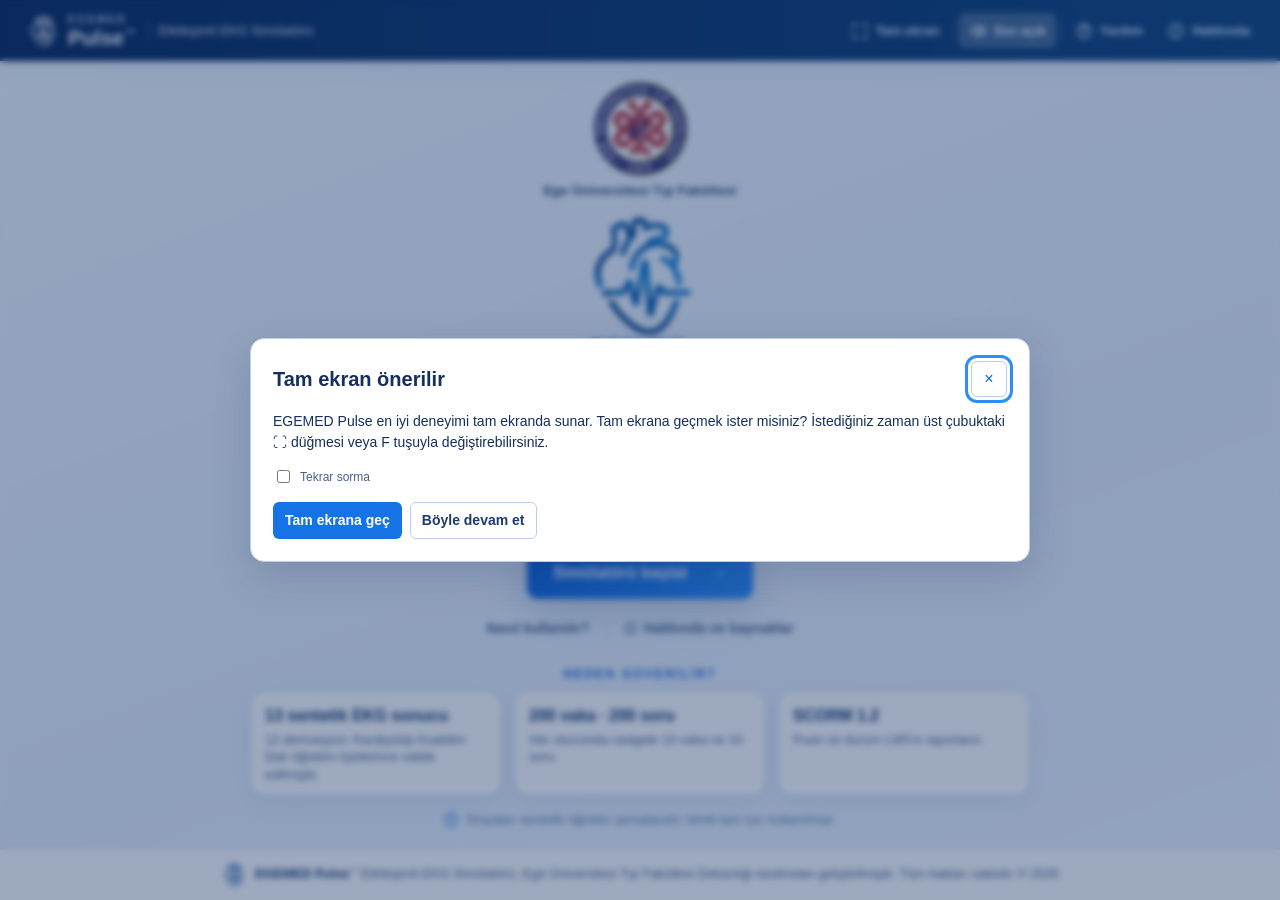
==== commit 3f942597: "Remove landing watermark, reorganize repository, add README - Landing: drop the large background Ege" ====
--- a/cardai/index.html
+++ b/cardai/index.html
@@ -1,15 +1,16 @@
 <!doctype html>
 <html lang="tr">
 <head><meta charset="utf-8"><meta name="viewport" content="width=device-width,initial-scale=1,viewport-fit=cover"><meta name="theme-color" content="#f5fafc"><title>EGEMED PULSE — Etkileşimli EKG Simülatörü</title><link rel="icon" href="assets/egemed-pulse-favicon.png"><link rel="stylesheet" href="styles.css"></head>
-<body><section class="landing" id="landingPage" aria-labelledby="landingTitle"><header class="topbar"><a class="eg-brand" href="#landingPage" aria-label="EGEMED Pulse ana sayfa"><img class="eg-brand-icon" src="assets/egemed-pulse-favicon.png" alt=""><span class="eg-brand-copy"><small>EGEMED</small><strong>Pulse<sup class="tm" aria-hidden="true">™</sup></strong></span></a><div class="spacer"></div><nav class="landing-nav" aria-label="Yardım ve bilgi"><button class="eg-navbtn" id="landingFullscreen" type="button" aria-label="Tam ekrana geç" title="Tam ekran"><svg class="ico" id="landingFullscreenIcon" viewBox="0 0 24 24" fill="none" stroke="currentColor" stroke-width="2" stroke-linecap="round" stroke-linejoin="round" aria-hidden="true"><path d="M8 3H5a2 2 0 0 0-2 2v3"/><path d="M16 3h3a2 2 0 0 1 2 2v3"/><path d="M8 21H5a2 2 0 0 1-2-2v-3"/><path d="M16 21h3a2 2 0 0 0 2-2v-3"/></svg></button><span class="divider-v" aria-hidden="true"></span><button class="eg-navbtn" id="landingHelp" type="button"><svg class="ico" viewBox="0 0 24 24" fill="none" stroke="currentColor" stroke-width="2" stroke-linecap="round" stroke-linejoin="round" aria-hidden="true"><circle cx="12" cy="12" r="9"/><path d="M9.5 9a2.5 2.5 0 1 1 3.4 2.34c-.9.34-1.4 1-1.4 1.66"/><circle cx="11.9" cy="16.8" r=".4" fill="currentColor"/></svg><span class="lbl">Yardım</span></button><button class="eg-navbtn" id="landingAbout" type="button"><svg class="ico" viewBox="0 0 24 24" fill="none" stroke="currentColor" stroke-width="2" stroke-linecap="round" stroke-linejoin="round" aria-hidden="true"><circle cx="12" cy="12" r="9"/><path d="M12 11v6"/><circle cx="12" cy="7.5" r=".5" fill="currentColor"/></svg><span class="lbl">Hakkında</span></button></nav></header><main class="landing-main"><img class="landing-seal" src="assets/ege-tip-logo.png" alt="" aria-hidden="true"><div class="landing-card"><img class="landing-logo" src="assets/egemed-pulse-landing.png" alt="EGEMED PULSE"><h1 id="landingTitle">EKG'yi, kalbi ve dolaşımı birlikte keşfedin.</h1><p class="landing-lead"></p><button class="landing-start" id="startSimulator">Simülatörü başlat <span aria-hidden="true">→</span></button><p class="landing-links"><button class="text-btn" id="landingHow" type="button">Nasıl kullanılır?</button><span class="landing-link-sep" aria-hidden="true"></span><button class="text-btn" id="landingAboutLink" type="button"><svg viewBox="0 0 24 24" fill="none" stroke="currentColor" stroke-width="2" stroke-linecap="round" stroke-linejoin="round" aria-hidden="true" width="15" height="15"><circle cx="12" cy="12" r="9"/><path d="M12 11v6"/><circle cx="12" cy="7.5" r=".5" fill="currentColor"/></svg> Hakkında ve kaynaklar</button></p><p class="landing-why">NEDEN GÜVENİLİR?</p><div class="landing-features why-grid" id="landingFeatures"></div><p class="landing-note"><svg viewBox="0 0 24 24" fill="none" stroke="currentColor" stroke-width="2" stroke-linecap="round" stroke-linejoin="round" aria-hidden="true" width="16" height="16"><circle cx="12" cy="12" r="9"/><path d="M12 8v5M12 16h.01"/></svg> Sinyaller sentetik öğretim şemalarıdır; klinik tanı için kullanılmaz.</p></div></main><footer class="eg-footer" id="landingFooter"></footer></section><div class="app" id="appRoot">
+<body><section class="landing" id="landingPage" aria-labelledby="landingTitle"><header class="topbar"><a class="eg-brand" href="#landingPage" aria-label="EGEMED Pulse ana sayfa"><img class="eg-brand-icon" src="assets/egemed-pulse-favicon.png" alt=""><span class="eg-brand-copy"><small>EGEMED</small><strong>Pulse<sup class="tm" aria-hidden="true">™</sup></strong></span><span class="eg-brand-tag">Etkileşimli EKG Simülatörü</span></a><div class="spacer"></div><nav class="landing-nav" aria-label="Yardım ve bilgi"><button class="eg-navbtn" id="landingFullscreen" type="button" aria-label="Tam ekrana geç" title="Tam ekran"><svg class="ico" id="landingFullscreenIcon" viewBox="0 0 24 24" fill="none" stroke="currentColor" stroke-width="2" stroke-linecap="round" stroke-linejoin="round" aria-hidden="true"><path d="M8 3H5a2 2 0 0 0-2 2v3"/><path d="M16 3h3a2 2 0 0 1 2 2v3"/><path d="M8 21H5a2 2 0 0 1-2-2v-3"/><path d="M16 21h3a2 2 0 0 0 2-2v-3"/></svg><span class="lbl">Tam ekran</span></button><span class="divider-v" aria-hidden="true"></span><button class="eg-navbtn" id="landingSound" type="button" aria-pressed="true" aria-label="Monitör sesini kapat"><svg class="ico" id="landingSoundIcon" viewBox="0 0 24 24" fill="none" stroke="currentColor" stroke-width="2" stroke-linecap="round" stroke-linejoin="round" aria-hidden="true"><path d="M4 9v6h4l5 5V4L8 9H4z"/><path d="M16.5 8.5a5 5 0 0 1 0 7"/><path d="M19 6a9 9 0 0 1 0 12"/></svg><span>Ses açık</span></button><span class="divider-v" aria-hidden="true"></span><button class="eg-navbtn" id="landingHelp" type="button"><svg class="ico" viewBox="0 0 24 24" fill="none" stroke="currentColor" stroke-width="2" stroke-linecap="round" stroke-linejoin="round" aria-hidden="true"><circle cx="12" cy="12" r="9"/><path d="M9.5 9a2.5 2.5 0 1 1 3.4 2.34c-.9.34-1.4 1-1.4 1.66"/><circle cx="11.9" cy="16.8" r=".4" fill="currentColor"/></svg><span class="lbl">Yardım</span></button><button class="eg-navbtn" id="landingAbout" type="button"><svg class="ico" viewBox="0 0 24 24" fill="none" stroke="currentColor" stroke-width="2" stroke-linecap="round" stroke-linejoin="round" aria-hidden="true"><circle cx="12" cy="12" r="9"/><path d="M12 11v6"/><circle cx="12" cy="7.5" r=".5" fill="currentColor"/></svg><span class="lbl">Hakkında</span></button></nav></header><main class="landing-main"><div class="landing-card"><img class="landing-inst" src="assets/ege-tip-logo.png" alt="Ege Üniversitesi Tıp Fakültesi"><span class="landing-inst-text">Ege Üniversitesi Tıp Fakültesi</span><img class="landing-logo" src="assets/egemed-pulse-landing.png" alt="EGEMED Pulse — Etkileşimli EKG Simülatörü"><h1 id="landingTitle">EKG'yi, kalbi ve dolaşımı birlikte keşfedin.</h1><p class="landing-lead"></p><button class="landing-start" id="startSimulator">Simülatörü başlat <span aria-hidden="true">→</span></button><p class="landing-links"><button class="text-btn" id="landingHow" type="button">Nasıl kullanılır?</button><span class="landing-link-sep" aria-hidden="true"></span><button class="text-btn" id="landingAboutLink" type="button"><svg viewBox="0 0 24 24" fill="none" stroke="currentColor" stroke-width="2" stroke-linecap="round" stroke-linejoin="round" aria-hidden="true" width="15" height="15"><circle cx="12" cy="12" r="9"/><path d="M12 11v6"/><circle cx="12" cy="7.5" r=".5" fill="currentColor"/></svg> Hakkında ve kaynaklar</button></p><p class="landing-why">NEDEN GÜVENİLİR?</p><div class="landing-features why-grid" id="landingFeatures"></div><p class="landing-note"><svg viewBox="0 0 24 24" fill="none" stroke="currentColor" stroke-width="2" stroke-linecap="round" stroke-linejoin="round" aria-hidden="true" width="16" height="16"><circle cx="12" cy="12" r="9"/><path d="M12 8v5M12 16h.01"/></svg> Sinyaller sentetik öğretim şemalarıdır; klinik tanı için kullanılmaz.</p></div></main><footer class="eg-footer" id="landingFooter"></footer></section><div class="app" id="appRoot">
 <header class="topbar">
-  <a class="eg-brand" id="brandHome" href="#landingPage" aria-label="EGEMED Pulse ana sayfa"><img class="eg-brand-icon" src="assets/egemed-pulse-favicon.png" alt=""><span class="eg-brand-copy"><small>EGEMED</small><strong>Pulse<sup class="tm" aria-hidden="true">™</sup></strong></span></a>
+  <a class="eg-brand" id="brandHome" href="#landingPage" aria-label="EGEMED Pulse ana sayfa"><img class="eg-brand-icon" src="assets/egemed-pulse-favicon.png" alt=""><span class="eg-brand-copy"><small>EGEMED</small><strong>Pulse<sup class="tm" aria-hidden="true">™</sup></strong></span><span class="eg-brand-tag">Etkileşimli EKG Simülatörü</span></a>
   <div class="spacer"></div>
   <div class="eg-header-context" id="headerContext" hidden><span class="ctx-progress" id="progressText">0 / 13 ritim incelendi</span><span class="ctx-bar"><i id="progressBar"></i></span><span class="mode-chip learn" id="modeChip">İnceleme Modu</span></div>
   <div class="spacer"></div>
   <span class="sr-status" id="retrySave"><span id="saveStatus" role="status">Bağımsız kullanım</span></span>
+  <span class="sr-status" id="uiNote" role="status" hidden></span>
   <button class="eg-navbtn hide-mobile" id="modeSwitch" type="button" aria-label="Mod seçim ekranına dön" title="Mod seçim ekranına dön"><svg class="ico" viewBox="0 0 24 24" fill="none" stroke="currentColor" stroke-width="2" stroke-linecap="round" stroke-linejoin="round" aria-hidden="true"><path d="M4 8h13l-3-3"/><path d="M20 16H7l3 3"/></svg><span class="lbl">Mod Değiştir</span></button>
-  <button class="eg-navbtn hide-mobile" id="fullscreenBtn" type="button" aria-label="Tam ekrana geç" title="Tam ekran (F)"><svg class="ico" id="fullscreenIcon" viewBox="0 0 24 24" fill="none" stroke="currentColor" stroke-width="2" stroke-linecap="round" stroke-linejoin="round" aria-hidden="true"><path d="M8 3H5a2 2 0 0 0-2 2v3"/><path d="M16 3h3a2 2 0 0 1 2 2v3"/><path d="M8 21H5a2 2 0 0 1-2-2v-3"/><path d="M16 21h3a2 2 0 0 0 2-2v-3"/></svg></button>
+  <button class="eg-navbtn hide-mobile" id="fullscreenBtn" type="button" aria-label="Tam ekrana geç" title="Tam ekran (F)"><svg class="ico" id="fullscreenIcon" viewBox="0 0 24 24" fill="none" stroke="currentColor" stroke-width="2" stroke-linecap="round" stroke-linejoin="round" aria-hidden="true"><path d="M8 3H5a2 2 0 0 0-2 2v3"/><path d="M16 3h3a2 2 0 0 1 2 2v3"/><path d="M8 21H5a2 2 0 0 1-2-2v-3"/><path d="M16 21h3a2 2 0 0 0 2-2v-3"/></svg><span class="lbl">Tam ekran</span></button>
   <span class="divider-v" aria-hidden="true"></span>
   <button class="eg-navbtn" id="helpBtn" type="button" title="Yardım ve kısayollar"><svg class="ico" viewBox="0 0 24 24" fill="none" stroke="currentColor" stroke-width="2" stroke-linecap="round" stroke-linejoin="round" aria-hidden="true"><circle cx="12" cy="12" r="9"/><path d="M9.5 9a2.5 2.5 0 1 1 3.4 2.34c-.9.34-1.4 1-1.4 1.66"/><circle cx="11.9" cy="16.8" r=".4" fill="currentColor"/></svg><span class="lbl">Yardım</span></button>
   <button class="eg-navbtn" id="aboutBtn" type="button" title="EGEMED Pulse Hakkında"><svg class="ico" viewBox="0 0 24 24" fill="none" stroke="currentColor" stroke-width="2" stroke-linecap="round" stroke-linejoin="round" aria-hidden="true"><circle cx="12" cy="12" r="9"/><path d="M12 11v6"/><circle cx="12" cy="7.5" r=".5" fill="currentColor"/></svg><span class="lbl">Hakkında</span></button>
@@ -123,7 +124,7 @@
   <div class="guided-coach" id="guidedCoach" hidden><span id="guideStep">1/5</span><button id="guidePrev" aria-label="Önceki adım">←</button><div><strong id="guideTitle"></strong><p id="guideText"></p></div><button id="guideNext" aria-label="Sonraki adım">→</button><button id="guideClose" aria-label="Kapat">×</button></div>
 </section>
 
-<section id="caseView" class="view secondary-view case-view" hidden aria-labelledby="caseTitle"><h1 id="caseTitle" class="sr-only" tabindex="-1">Uygulama modu — vaka</h1><div id="casePager" class="case-pager"></div><div class="case-navigation"><button class="secondary-btn" id="casePrev">← Önceki vaka</button><span id="caseDots">1 /10</span><button class="primary-btn" id="caseNext">Sonraki vaka →</button></div></section>
+<section id="caseView" class="view secondary-view case-view" hidden aria-labelledby="caseTitle"><h1 id="caseTitle" class="sr-only" tabindex="-1">Uygulama modu — vaka</h1><div id="casePager" class="case-pager"></div><div class="case-navigation quiz-toolbar"><button class="secondary-btn" id="casePrev">← Önceki vaka</button><span id="caseDots">1 /10</span><button class="primary-btn" id="caseNext">Sonraki vaka →</button><span class="quiz-toolbar-spacer"></span><button type="button" class="secondary-btn" id="newCaseSessionBar">Yeni 10 vaka örneklemi</button><button type="button" class="secondary-btn" id="retryCaseSessionBar">Oturumu yeniden başlat</button></div></section>
 
 <section id="quizView" class="view secondary-view quiz-view" hidden aria-labelledby="quizTitle"><h1 id="quizTitle" class="sr-only" tabindex="-1">Değerlendirme modu</h1><form id="quizForm"></form><div class="quiz-toolbar"><button type="button" class="secondary-btn" id="quizPrev">← Önceki</button><span id="quizPage" class="quiz-toolbar-page">1 /10</span><button type="button" class="secondary-btn" id="quizNext">Sonraki →</button><span class="quiz-toolbar-spacer"></span><button type="button" class="secondary-btn" id="newQuizSession">Yeni 10 soru örneklemi</button><button type="button" class="primary-btn" id="checkBtn">Yanıtları değerlendir</button><button type="button" class="secondary-btn" id="retryBtn" hidden>Aynı 10 soruyu yeniden dene</button></div><p id="quizResult" role="status"></p></section>
 
@@ -133,10 +134,12 @@
 
 </div>
 
-<dialog id="infoDialog" aria-labelledby="infoTitle"><div class="dialog-head"><div><span class="eyebrow">EGEMED PULSE v6.0</span><h2 id="infoTitle">Kullanım, kısayollar ve kapsam</h2></div><button id="closeInfo" class="icon-btn" aria-label="Kapat">×</button></div><div class="dialog-content"><h3>Kısayollar</h3><div class="shortcut-grid"><span><kbd>Space</kbd> Oynat / duraklat</span><span><kbd>← →</kbd> Önceki / sonraki olay</span><span><kbd>1–9</kbd> İlk dokuz örüntü</span><span><kbd>[ ]</kbd> Önceki / sonraki örüntü</span><span><kbd>F</kbd> Tam ekran</span><span><kbd>C</kbd> Kaliper</span><span><kbd>Esc</kbd> Odak modundan çık</span><span><kbd>Tab</kbd> Sonraki denetim</span><span><kbd>↑ ↓</kbd> Seçenekler arasında gezin</span></div><p class="shortcut-note">Kısayollar İnceleme modunda geçerlidir; form alanlarında ve açık pencerelerde devre dışı kalır.</p><h3>Nasıl kullanılır?</h3><ol><li>Landing’de <strong>Simülatörü başlat</strong> ile mod seçim ekranına gel; İnceleme, Uygulama veya Değerlendirme modunu seç.</li><li><strong>İnceleme:</strong> yatay şeritten bir örüntü seç; kalp, EKG ve açıklama birlikte güncellenir. Oynat ve izlere tıklayarak ölçüm yap; kaliperle süre ve voltaj farkını oku.</li><li><strong>Uygulama:</strong> her oturumda rastgele 10 vaka; yanıtı gönderdikten sonra açıklama ve gerekirse <em>simülatörde aç</em>.</li><li><strong>Değerlendirme:</strong> rastgele 10 soru; tüm sorular yanıtlanınca <em>Yanıtları değerlendir</em>. Geçme eşiği 8/10’dur.</li><li>Header’dan <em>Mod Değiştir</em> ile mod seçim ekranına dön; <em>Hakkında</em> atıf ve kaynakları, <em>Yardım</em> bu listeyi gösterir.</li></ol><h3>Modelin kapsamı</h3><p>EKG kanın hareketini değil, kalbin elektriksel etkinliğini kaydeder. Elektriksel uyarıyı mekanik yanıt izler. Kalp, damarlar ve parçacıklar öğretim amacıyla şematiktir; basınç, hız veya atım hacmi ölçmez.</p><p>Model normal sinüs ritmi, AF, anterior ve inferior STEMI örnekleri, PVC, düzenli SVT, monomorfik VT, VF, paroksismal atriyal taşikardi, 2:1 iletimli atriyal flutter, sinüs taşikardisi, LBBB ve RBBB örneklerini içerir. Üç eşzamanlı derivasyon grubu elektriksel izdüşüm farklarını öğretir; sentetik morfolojiler klinik tanı veya tedavi kararı için kullanılmaz.</p><p>Sentetik örnekler ve400 madde bağımsız klinisyen veya psikometrik doğrulamadan geçmemiştir. Her soru sınırlandırılmış bir eğitim senaryosudur.</p><h3>Kaynaklar</h3><ul class="sources"><li><a href="https://doi.org/10.1093/eurheartj/ehae176" target="_blank" rel="noopener noreferrer">ESC 2024: Atriyal fibrilasyon</a></li><li><a href="https://doi.org/10.1093/eurheartj/ehz467" target="_blank" rel="noopener noreferrer">ESC 2019: SVT, atriyal taşikardi ve flutter</a></li><li><a href="https://doi.org/10.1093/eurheartj/ehac262" target="_blank" rel="noopener noreferrer">ESC 2022: Ventriküler aritmiler</a></li><li><a href="https://doi.org/10.1161/CIRCULATIONAHA.108.191095" target="_blank" rel="noopener noreferrer">AHA/ACCF/HRS: İntraventriküler iletim bozuklukları</a></li><li><a href="https://doi.org/10.1093/eurheartj/ehad191" target="_blank" rel="noopener noreferrer">ESC 2023: Akut koroner sendromlar</a></li><li><a href="https://cvphysiology.com/heart-disease/hd002" target="_blank" rel="noopener noreferrer">Klabunde: Kardiyak döngü</a></li></ul><p>Kaynaklar 16 Eylül 2026 tarihinde kontrol edilmiştir.</p></div></dialog>
+<dialog id="infoDialog" aria-labelledby="infoTitle"><div class="dialog-head"><div><span class="eyebrow">EGEMED PULSE v6.0</span><h2 id="infoTitle">Kullanım, kısayollar ve kapsam</h2></div><button id="closeInfo" class="icon-btn" aria-label="Kapat">×</button></div><div class="dialog-content"><h3>Kısayollar</h3><div class="shortcut-grid"><span><kbd>Space</kbd> Oynat / duraklat</span><span><kbd>← →</kbd> Önceki / sonraki olay</span><span><kbd>1–9</kbd> İlk dokuz EKG sonucu</span><span><kbd>[ ]</kbd> Önceki / sonraki EKG sonucu</span><span><kbd>F</kbd> Tam ekran</span><span><kbd>C</kbd> Kaliper</span><span><kbd>Esc</kbd> Odak modundan çık</span><span><kbd>Tab</kbd> Sonraki denetim</span><span><kbd>↑ ↓</kbd> Seçenekler arasında gezin</span></div><p class="shortcut-note">Kısayollar İnceleme modunda geçerlidir; form alanlarında ve açık pencerelerde devre dışı kalır.</p><h3>Nasıl kullanılır?</h3><ol><li>Landing’de <strong>Simülatörü başlat</strong> ile mod seçim ekranına gel; İnceleme, Uygulama veya Değerlendirme modunu seç.</li><li><strong>İnceleme:</strong> yatay şeritten bir EKG sonucu seç; kalp, EKG ve açıklama birlikte güncellenir. Oynat ve izlere tıklayarak ölçüm yap; kaliperle süre ve voltaj farkını oku.</li><li><strong>Uygulama:</strong> her oturumda rastgele 10 vaka; yanıtı gönderdikten sonra açıklama ve gerekirse <em>simülatörde aç</em>.</li><li><strong>Değerlendirme:</strong> rastgele 10 soru; tüm sorular yanıtlanınca <em>Yanıtları değerlendir</em>. Geçme eşiği 8/10’dur.</li><li>Header’dan <em>Mod Değiştir</em> ile mod seçim ekranına dön; <em>Hakkında</em> atıf ve kaynakları, <em>Yardım</em> bu listeyi gösterir.</li></ol><h3>Modelin kapsamı</h3><p>EKG kanın hareketini değil, kalbin elektriksel etkinliğini kaydeder. Elektriksel uyarıyı mekanik yanıt izler. Kalp, damarlar ve parçacıklar öğretim amacıyla şematiktir; basınç, hız veya atım hacmi ölçmez.</p><p>Model normal sinüs ritmi, AF, anterior ve inferior STEMI örnekleri, PVC, düzenli SVT, monomorfik VT, VF, paroksismal atriyal taşikardi, 2:1 iletimli atriyal flutter, sinüs taşikardisi, LBBB ve RBBB örneklerini içerir. Üç eşzamanlı derivasyon grubu elektriksel izdüşüm farklarını öğretir; sentetik morfolojiler klinik tanı veya tedavi kararı için kullanılmaz.</p><p>Sentetik örnekler ve 400 madde: Simülatörün tüm tıbbi içerik ve sinyal validasyonları Ege Üniversitesi Tıp Fakültesi Kardiyoloji Anabilim Dalı öğretim üyelerince yapılmıştır. Her soru sınırlandırılmış bir eğitim senaryosudur.</p><h3>Kaynaklar</h3><ul class="sources"><li><a href="https://doi.org/10.1093/eurheartj/ehae176" target="_blank" rel="noopener noreferrer">ESC 2024: Atriyal fibrilasyon</a></li><li><a href="https://doi.org/10.1093/eurheartj/ehz467" target="_blank" rel="noopener noreferrer">ESC 2019: SVT, atriyal taşikardi ve flutter</a></li><li><a href="https://doi.org/10.1093/eurheartj/ehac262" target="_blank" rel="noopener noreferrer">ESC 2022: Ventriküler aritmiler</a></li><li><a href="https://doi.org/10.1161/CIRCULATIONAHA.108.191095" target="_blank" rel="noopener noreferrer">AHA/ACCF/HRS: İntraventriküler iletim bozuklukları</a></li><li><a href="https://doi.org/10.1093/eurheartj/ehad191" target="_blank" rel="noopener noreferrer">ESC 2023: Akut koroner sendromlar</a></li><li><a href="https://cvphysiology.com/heart-disease/hd002" target="_blank" rel="noopener noreferrer">Klabunde: Kardiyak döngü</a></li></ul><p>Kaynaklar 16 Eylül 2026 tarihinde kontrol edilmiştir.</p></div></dialog>
 <dialog id="quizExitDialog" aria-labelledby="quizExitTitle"><div class="dialog-head"><h2 id="quizExitTitle">Değerlendirmeden çıkılsın mı?</h2><button id="closeQuizExit" class="icon-btn" aria-label="Kapat">×</button></div><p>Yanıtlarınız kaydedilir; oturum devam ettirilebilir.</p><div class="dialog-actions"><button id="confirmQuizExit" class="primary-btn">Evet, çık</button><button id="cancelQuizExit" class="secondary-btn">Vazgeç</button></div></dialog>
 <dialog id="finishDialog" aria-labelledby="finishTitle"><div class="dialog-head"><h2 id="finishTitle">Modülden çıkılsın mı?</h2><button id="closeFinish" class="icon-btn" aria-label="Kapat">×</button></div><p>İlerlemeniz kaydedildi. Çıkmak modülü LMS’ye bitmiş olarak bildirir; yanıtlarınız korunur.</p><div class="dialog-actions"><button id="confirmFinish" class="primary-btn">Evet, çık</button><button id="cancelFinish" class="secondary-btn">Vazgeç</button></div></dialog>
+<dialog id="resampleDialog" aria-labelledby="resampleTitle"><div class="dialog-head"><h2 id="resampleTitle">Yeni örneklem alınsın mı?</h2><button id="closeResample" class="icon-btn" aria-label="Kapat">×</button></div><p>Bu oturumdaki yanıtlar silinir; gözlem ilerlemesi ve en iyi puan korunur.</p><div class="dialog-actions"><button id="confirmResample" class="primary-btn">Evet, devam et</button><button id="cancelResample" class="secondary-btn">Vazgeç</button></div></dialog>
 <dialog id="resetDialog" aria-labelledby="resetTitle"><div class="dialog-head"><h2 id="resetTitle">İlerleme sıfırlansın mı?</h2><button id="closeReset" class="icon-btn" aria-label="Kapat">×</button></div><p>Yerel gözlemler, örneklemler, yanıtlar, en iyi puan ve araç kullanımı sıfırlanır. LMS’nin daha önce kabul ettiği passed başarısı korunur; LMS başarı kaydını sıfırlama yetkisi bu uygulamada yoktur.</p><div class="dialog-actions"><button id="confirmReset" class="danger-btn">Evet, sıfırla</button><button id="cancelReset" class="secondary-btn">Vazgeç</button></div></dialog>
+<dialog id="fullscreenPrompt" aria-labelledby="fullscreenPromptTitle"><div class="dialog-head"><h2 id="fullscreenPromptTitle">Tam ekran önerilir</h2><button id="closeFullscreenPrompt" class="icon-btn" aria-label="Kapat">×</button></div><p>EGEMED Pulse en iyi deneyimi tam ekranda sunar. Tam ekrana geçmek ister misiniz? İstediğiniz zaman üst çubuktaki ⛶ düğmesi veya F tuşuyla değiştirebilirsiniz.</p><label class="tutorial-remember"><input type="checkbox" id="fullscreenPromptDontAsk"> Tekrar sorma</label><div class="dialog-actions"><button id="confirmFullscreenPrompt" class="primary-btn">Tam ekrana geç</button><button id="cancelFullscreenPrompt" class="secondary-btn">Böyle devam et</button></div></dialog>
 <script type="application/json" id="pulse-sources"></script>
 <script src="model.js"></script><script src="scorm.js"></script><script src="curriculum.js"></script><script src="state.js"></script><script src="app.js"></script><script src="features.js"></script><script src="landing.js"></script>
 </body></html>
--- a/cardai/styles.css
+++ b/cardai/styles.css
@@ -10,7 +10,7 @@
 .right-column{min-width:0;min-height:0;display:grid;grid-template-columns:minmax(0,1fr);grid-template-rows:minmax(320px,1fr) minmax(160px,1fr);gap:var(--gap)}.ecg-panel{display:grid;grid-template-columns:minmax(0,1fr);grid-template-rows:auto auto minmax(100px,1fr) auto auto;color:var(--ink);background:var(--card);border-color:var(--border-strong)}.live-badge{border:1px solid var(--green-500);border-radius:var(--r-sm);background:var(--green-50);color:var(--green-600);font-size:var(--fs-xs);padding:6px 8px}.live-badge i{display:inline-block;width:5px;height:5px;border-radius:50%;background:var(--green-600);margin-right:4px}
 /* Equal column widths mirror the ECG strips. AF has its own real grid row. */
 .three-lead-controls{width:100%;display:grid;grid-template-columns:repeat(3,minmax(0,1fr));gap:8px;padding:3px 10px 8px;align-items:stretch}.lead-choice{display:flex;align-items:center;justify-content:space-between;gap:5px;min-width:0;padding:5px 7px;border:1px solid var(--border);border-radius:var(--r-sm);background:var(--blue-50)}.lead-choice.active{border-color:var(--blue-500);background:var(--blue-100);box-shadow:inset 0 0 0 1px var(--blue-300)}.lead-choice span{min-width:0;color:var(--ink-600);font-size:var(--fs-xs);font-weight:750;white-space:nowrap}.lead-choice select,#afProfile{min-width:0;height:32px;border:1px solid var(--border-strong);border-radius:var(--r-sm);color:var(--ink-700);background:var(--card);font-size:var(--fs-md);font-weight:700;padding:3px 5px}.lead-choice select{flex:0 0 64px}.lead-choice .af-profile-select{flex:0 0 118px;min-width:0;height:32px;border:1px solid var(--border-strong);border-radius:var(--r-sm);color:var(--ink-700);background:var(--card);font-size:var(--fs-xs);font-weight:700;padding:2px 4px}
-#afProfile[hidden]{display:block!important;visibility:hidden}.ecg-screen{position:relative;min-height:110px;margin:0 10px;background:var(--card);border:1px solid var(--red-100);border-radius:var(--r-sm);overflow:hidden;touch-action:none}.ecg-screen canvas{display:block;width:100%;height:100%;cursor:crosshair}.ecg-corner,.compare-key{position:absolute;top:3px;padding:2px 4px;border-radius:var(--r-xs);background:rgba(255,255,255,.94);color:var(--amber-700);font:var(--fs-xs) ui-monospace,monospace;pointer-events:none}.ecg-corner{left:50%;transform:translateX(-50%);max-width:65%;overflow:hidden;text-overflow:ellipsis;white-space:nowrap}.compare-key{right:8px;top:24px;color:var(--blue-700)}.compare-key i{display:inline-block;width:14px;border-top:2px solid var(--blue-500);margin-right:4px;vertical-align:middle}.wave-tip{position:absolute;z-index:5;transform:translate(-50%,-115%);max-width:90%;padding:6px 9px;border-radius:var(--r-sm);background:var(--navy-800);color:var(--card);font-size:var(--fs-xs);pointer-events:none;box-shadow:0 4px 15px rgba(0,0,0,.2)}
+#afProfile[hidden]{display:block!important;visibility:hidden}.ecg-screen{position:relative;min-height:110px;margin:0 10px;background:var(--card);border:1px solid var(--red-100);border-radius:var(--r-sm);overflow:hidden;touch-action:none}.ecg-screen canvas{display:block;width:100%;height:100%;cursor:crosshair}.ecg-corner,.compare-key{position:absolute;top:3px;padding:2px 4px;border-radius:var(--r-xs);background:rgba(255,255,255,.94);color:var(--amber-700);font:var(--fs-xs) ui-monospace,monospace;pointer-events:none}.ecg-corner{left:50%;transform:translateX(-50%);max-width:65%;overflow:hidden;text-overflow:ellipsis;white-space:nowrap}.compare-key{right:8px;top:24px;color:var(--blue-700)}.compare-key i{display:inline-block;width:14px;border-top:2px dashed var(--blue-500);margin-right:4px;vertical-align:middle}.compare-key.inline{position:static;padding:0}.wave-tip{position:absolute;z-index:5;transform:translate(-50%,-115%);max-width:90%;padding:6px 9px;border-radius:var(--r-sm);background:var(--navy-800);color:var(--card);font-size:var(--fs-xs);pointer-events:none;box-shadow:0 4px 15px rgba(0,0,0,.2)}
 .caliper-layer{position:absolute;inset:0;pointer-events:none}.caliper-handle{position:absolute;top:46%;width:18px;height:18px;border:2px solid var(--card);padding:0;border-radius:50%;background:var(--blue-700);transform:translate(-50%,-50%);pointer-events:auto;cursor:move;box-shadow:0 2px 7px rgba(10,42,94,.4)}.caliper-handle:before{content:attr(data-handle);position:absolute;top:-23px;left:-1px;width:18px;height:18px;border-radius:50%;display:grid;place-items:center;color:var(--card);background:var(--blue-700);font:700 var(--fs-xs) sans-serif}.caliper-handle:after{content:'';position:absolute;left:7px;top:-100vh;width:1px;height:200vh;border-left:1px dashed var(--blue-500);opacity:.75}.caliper-handle.a{left:35%}.caliper-handle.b{left:62%}.caliper-layer>span{position:absolute;top:0;left:0;width:0;height:2px;background:var(--blue-500);transform-origin:0 50%}.challenge-banner{position:absolute;left:8px;right:8px;bottom:7px;display:grid;grid-template-columns:auto 1fr auto;align-items:center;gap:7px;padding:7px 9px;border-radius:var(--r-sm);background:var(--navy-800);color:var(--card);font-size:var(--fs-xs)}.challenge-banner strong{color:var(--blue-200)}.challenge-banner button{border:0;background:transparent;font-size:var(--fs-lg)}
 .ecg-toolbar{position:relative;display:flex;flex-wrap:wrap;align-items:center;gap:6px 8px;padding:6px 10px;color:var(--ink-600);border-top:1px solid var(--border);font-size:var(--fs-xs)}.tool-group{display:flex;flex-wrap:wrap;gap:5px}.tool-btn{border:1px solid var(--border-strong);border-radius:var(--r-sm);background:var(--blue-50);color:var(--ink-600);padding:6px 8px;font-size:var(--fs-xs);font-weight:620}.tool-btn.active,.tool-btn[aria-pressed=true]{background:var(--blue-100);color:var(--blue-700);border-color:var(--blue-500)}.ecg-toolbar output{flex:1 1 220px;min-width:0;line-height:1.35}.ecg-scale{color:var(--ink-600);font-size:var(--fs-xs);white-space:nowrap}.measurement-presets{position:absolute;left:10px;bottom:calc(100% + 4px);z-index:6;display:flex;flex-wrap:wrap;gap:5px;max-width:calc(100% - 20px);padding:7px;border-radius:var(--r-sm);background:var(--card);box-shadow:var(--shadow-pop)}.measurement-presets button{border:1px solid var(--border-strong);border-radius:var(--r-xs);background:var(--blue-50);color:var(--blue-700);font-size:var(--fs-xs);padding:6px}.metrics{display:grid;grid-template-columns:.65fr .65fr 1.15fr 1fr 1.55fr;border-top:1px solid var(--border);padding:5px 0}.metrics>div{min-width:0;padding:0 9px;border-right:1px solid var(--border)}.metrics>div:last-child{border:0}.metrics small{display:block;color:var(--ink-600);font-size:var(--fs-xs);font-weight:650;line-height:1.2}.metrics strong{display:block;color:var(--ink-800);font-size:var(--fs-md);font-weight:650;white-space:normal;line-height:1.25;margin-top:2px;overflow-wrap:anywhere}.pulse-note{display:block;margin-top:3px;color:var(--ink-600);font-size:var(--fs-xs);line-height:1.3}
 .explanation-panel{min-height:0;padding:10px 12px;color:var(--ink);background:var(--card);display:flex;flex-direction:column}.explanation-head{min-height:52px}.explain-tabs{flex-shrink:0;display:flex;gap:5px;min-height:37px;margin-bottom:7px}.explain-tabs button{border:0;border-bottom:2px solid transparent;background:transparent;color:var(--ink-600);padding:5px 8px;font-size:var(--fs-xs);font-weight:650}.explain-tabs button.active{color:var(--blue-700);border-color:var(--blue-600)}.explain-content{flex:1;min-height:0;max-height:360px;overflow:auto;padding:4px}.summary-text{margin:0 0 9px;color:var(--ink-600);font-size:var(--fs-md);line-height:1.5}.event-box{display:flex;gap:9px;align-items:center;min-height:66px;padding:8px 10px;border:1px solid var(--blue-100);border-radius:var(--r-sm);background:var(--blue-50)}.event-icon{flex:0 0 25px;text-align:center;color:var(--blue-700);font:var(--fs-2xl) ui-monospace,monospace}.event-box strong{font-size:var(--fs-md)}.event-box p{margin:3px 0 0;color:var(--ink-600);font-size:var(--fs-md);line-height:1.5}.phase-chips{display:flex;flex-wrap:wrap;gap:5px;margin:8px 0}.phase-chips button{border:1px solid var(--border-strong);border-radius:var(--r-xs);background:var(--blue-50);color:var(--ink-600);padding:5px 7px;font-size:var(--fs-xs)}.phase-chips button.active{background:var(--blue-100);color:var(--blue-700)}.clues{display:flex;flex-wrap:wrap;gap:6px 10px;margin:6px 0;color:var(--ink-600);font-size:var(--fs-xs)}.clues span:before{content:'';display:inline-block;width:4px;height:4px;border-radius:50%;background:var(--red-600);margin:0 4px 2px 0}.teaching-note{margin-top:7px;padding:8px;border:1px solid var(--green-100);border-radius:var(--r-sm);background:var(--green-50);color:var(--green-600);font-size:var(--fs-md);line-height:1.5}.teaching-note b{color:var(--green-600)}.detail-cards{display:grid;grid-template-columns:repeat(3,minmax(0,1fr));gap:8px}.detail-cards article{padding:10px;border-radius:var(--r-sm);background:var(--card-soft)}.detail-cards h3{font-size:var(--fs-md);color:var(--blue-700);margin:0 0 7px}.detail-cards h3 span{color:var(--blue-700)}.detail-cards p{font-size:var(--fs-md);line-height:1.5;color:var(--ink-600);margin:0}.systematic-list{display:grid;grid-template-columns:repeat(2,minmax(0,1fr));gap:7px}.systematic-item{display:flex;align-items:flex-start;gap:7px;padding:8px;border:1px solid var(--border);border-radius:var(--r-sm);background:var(--card-soft)}.systematic-item input{accent-color:var(--blue-600);margin-top:4px}.systematic-item b{display:block;font-size:var(--fs-md)}.systematic-item span span{display:block;color:var(--ink-600);font-size:var(--fs-xs)}.systematic-result{margin:8px 0 0;padding:8px;border-radius:var(--r-sm);background:var(--blue-100);color:var(--ink-700);font-size:var(--fs-md)}
@@ -23,7 +23,7 @@
 /* SVG anatomy retains the original paths and vessel/chamber palette. */
 .organs{fill:var(--card-soft);stroke:var(--ink-300);stroke-width:1.5}.organs .bronchi{fill:none;stroke:var(--ink-300);stroke-width:3}.organ-label{fill:var(--ink-600);font-size:var(--fs-md);letter-spacing:2px}.vessel{stroke-width:17;opacity:.63}.vessel-blue{stroke:var(--blue-500)}.vessel-red{stroke:var(--red-500)}.vessel-highlight{stroke:var(--card);stroke-width:2;opacity:.42}.trabecula{fill:none;stroke-width:3;opacity:.36}.trabecula.blue{stroke:var(--blue-300)}.trabecula.red{stroke:var(--red-100)}.chamber{transform-box:fill-box;transform-origin:center}.svg-labels{pointer-events:none;fill:var(--ink-800);font-size:var(--fs-lg);paint-order:stroke;stroke:var(--blue-50);stroke-width:3px;stroke-linejoin:round}.svg-labels .vessel-label{font-size:var(--fs-xs);letter-spacing:2px;fill:var(--ink-600);stroke:none}.svg-labels .small-label{font-size:var(--fs-sm);fill:var(--ink-600);stroke:none}.svg-labels .node-label{font-size:var(--fs-xs);fill:var(--amber-700);stroke:var(--card);stroke-width:4px}.dot{display:inline-block;width:6px;height:6px;border-radius:50%}.dot.blue{background:var(--blue-400)}.dot.red{background:var(--red-500)}.dot.gold{background:var(--orange-100)}
 /* Family shell: landing, about, shared footer, locked desktop stage. */
-.eg-footer{display:flex;align-items:center;justify-content:center;gap:12px;position:relative;z-index:1;background:var(--card);color:var(--ink-600);height:var(--foot-h);flex-shrink:0;padding:0 18px;border-top:1px solid var(--border);font-size:var(--fs-sm)}
+.eg-footer{display:flex;align-items:center;justify-content:center;gap:12px;position:relative;z-index:1;background:var(--card);color:var(--ink-600);height:var(--foot-h);flex-shrink:0;padding:0 18px;border-top:1px solid var(--border);font-size:var(--fs-sm)}.app>.eg-footer{margin:0 -18px}
 .footer-left{display:flex;align-items:center;gap:8px;min-width:0;justify-content:center;flex:1 1 auto}
 .footer-signal-note{color:var(--ink-600);font-size:var(--fs-sm);white-space:nowrap}
 .footer-seal{width:26px;height:26px;display:block;flex-shrink:0}
@@ -37,9 +37,9 @@
 .landing .topbar{margin:0;padding:8px 20px}
 .landing-nav{display:flex;align-items:center;gap:4px;margin-left:auto}
 .landing-main{position:relative;flex:1;min-height:0;width:100%;display:flex;flex-direction:column;align-items:center;justify-content:center;padding:16px 24px 22px}
-.landing-seal{position:absolute;left:clamp(12px,3vw,56px);top:50%;transform:translateY(-50%);width:min(64vh,30vw);max-width:560px;height:auto;opacity:.08;filter:grayscale(1);pointer-events:none;z-index:0}
+
 .landing-card{position:relative;z-index:1;width:min(880px,94vw);display:flex;flex-direction:column;align-items:center;text-align:center}
-.landing-logo{width:min(320px,52vw);max-height:150px;height:auto;object-fit:contain}
+.landing-inst{height:96px;width:auto;object-fit:contain;margin-top:8px}.landing-inst-text{display:block;margin:4px 0 6px;color:var(--ink-700);font-size:var(--fs-sm);font-weight:750;letter-spacing:.3px}.landing-logo{width:min(640px,86vw);max-height:210px;height:auto;object-fit:contain}
 .landing h1{max-width:780px;margin:6px 0 0;color:var(--navy-800);font-size:clamp(26px,3vw,40px);line-height:1.14;letter-spacing:-.8px}
 .landing-lead{max-width:660px;margin:14px auto 18px;color:var(--ink-600);font-size:var(--fs-lg)}
 .landing-start{display:flex;align-items:center;gap:24px;padding:14px 26px;border:0;border-radius:var(--r-md);background:linear-gradient(135deg,var(--blue-700),var(--blue-500));box-shadow:var(--shadow-pop);color:var(--card);font-size:var(--fs-lg);font-weight:750}
@@ -89,8 +89,8 @@
 .ds-card a{color:var(--blue-700)}
 .ds-full{margin-top:2px;padding-top:8px;border-top:1px dashed var(--border-strong);color:var(--ink-600);font-size:var(--fs-xs);line-height:1.5}
 .about-note{margin:22px 0 6px;padding:16px 18px;border:1px solid var(--orange-500);border-radius:var(--r-lg);background:var(--orange-100);color:var(--amber-700);font-size:var(--fs-md);line-height:1.5}
-.app:fullscreen{background:linear-gradient(135deg,var(--bg-grad-b),var(--bg-grad-a))}
-.app:fullscreen::backdrop{background:var(--bg-grad-a)}
+:fullscreen .app,:-webkit-full-screen .app{background:linear-gradient(135deg,var(--bg-grad-b),var(--bg-grad-a))}
+:fullscreen::backdrop,:-webkit-full-screen::backdrop{background:var(--bg-grad-a)}
 @media(min-width:1000px) and (min-aspect-ratio:3/2){
   html,body{height:100%;overflow:hidden}
   .app{height:100dvh;min-height:540px}
@@ -102,15 +102,15 @@
 @media(max-width:860px){.footer-sub{display:none}.footer-brand:after{content:'.'}}
 @media(max-width:720px){.footer-copy{display:none}}
 @media(max-height:820px) and (min-width:1000px){:root{--foot-h:44px}.quiz-item .q-body{gap:6px}.quiz-item .opt{padding:7px 10px}.quiz-item .q-card-dark{gap:9px;padding:13px}.compact-head{min-height:46px;padding:5px 12px}.mechanical-status{min-height:44px;padding:5px 12px}.explanation-head{min-height:44px}.explain-tabs{min-height:32px;margin-bottom:5px}.metrics{padding:4px 0}}
-@media(max-height:820px) and (min-width:1000px){.landing-logo{max-height:110px;width:min(240px,40vw)}.landing h1{font-size:clamp(23px,2.5vw,31px)}.landing-lead{margin:9px auto 11px;font-size:var(--fs-md)}.landing-start{padding:11px 22px;font-size:var(--fs-md)}.landing-why{margin:12px 0 6px}.landing-note{margin-top:10px}.landing-main{padding:6px 24px 12px}}
-@media(max-width:1024px){.credit-groups{grid-template-columns:minmax(0,1fr)}}
-@media(max-width:820px){.landing-seal{display:none}.why-grid{grid-template-columns:minmax(0,1fr);max-width:420px}}
+@media(max-height:820px) and (min-width:1000px){.landing-logo{max-height:160px;width:min(480px,55vw)}.landing h1{font-size:clamp(23px,2.5vw,31px)}.landing-lead{margin:6px auto 9px;font-size:var(--fs-md)}.landing-start{padding:11px 22px;font-size:var(--fs-md)}.landing-why{margin:9px 0 5px}.landing-note{margin-top:8px}.landing-main{padding:4px 24px 10px}}
+@media(max-width:1024px){.credit-groups{grid-template-columns:minmax(0,1fr)}.landing-inst{height:72px}}
+@media(max-width:820px){.why-grid{grid-template-columns:minmax(0,1fr);max-width:420px}}
 @media(max-width:720px){.inst-card{flex-direction:column;align-items:center;text-align:center}}
 @media(min-width:1500px) and (min-height:950px){.active-view{min-height:calc(100dvh - 142px)}}
 @media(max-width:1250px){.eg-status{max-width:150px}.header-progress{width:150px}.lead-choice{flex-direction:column;gap:4px}.lead-choice select{flex-basis:auto;width:100%}.metrics{grid-template-columns:repeat(3,minmax(0,1fr));gap:8px 0}.metrics>div:nth-child(3){border-right:0}.metrics>div:last-child{grid-column:2/4}}
-@media(max-width:999px),(max-aspect-ratio:3/2){.case-ecg-wrap .lead-chips{min-width:0}.app{display:block;padding:0 14px}.topbar{margin:0 -14px;padding:10px 14px;flex-wrap:wrap}.header-progress{order:3;width:100%;margin-left:0}nav{margin-left:auto;flex-wrap:wrap}.workspace{grid-template-columns:minmax(0,1fr);min-height:0}.anatomy-panel{min-height:640px;grid-template-rows:auto minmax(490px,1fr) auto}.right-column{grid-template-rows:auto auto}.ecg-panel{min-height:500px;grid-template-rows:auto auto minmax(230px,1fr) auto auto}.explanation-panel{min-height:400px}.explain-content{max-height:none}.lead-choice{flex-direction:row}.lead-choice select{flex:0 0 64px;width:auto}.case-detail,.quiz-item,.case-grid,.educator-grid{grid-template-columns:minmax(0,1fr)}.case-ecg-wrap{grid-template-rows:auto 300px auto}.app[data-focus=ecg] .right-column,.app[data-focus=explanation] .right-column{grid-template-rows:auto}.pulse-header-logo{width:180px}}
-@media(max-width:700px){.eg-navbtn .lbl{display:none}.eg-status{display:none}.topbar{flex-wrap:wrap;justify-content:center;gap:6px;padding:6px 12px}.mode-chip{padding:5px 10px;font-size:var(--fs-xs)}nav{width:100%;margin:0;justify-content:center;gap:5px}.nav-btn{font-size:var(--fs-xs);padding:8px 7px;white-space:normal}.nav-btn.locked:after{display:block}.nav-btn span{display:inline-block}.header-progress{text-align:center}.rhythm-tab{min-width:280px;flex-basis:280px}.compact-head{padding:10px}.panel h2,.explanation-head h2{font-size:var(--fs-lg)}.tag{white-space:normal;max-width:110px}.anatomy-panel{min-height:550px;grid-template-rows:auto minmax(390px,1fr) auto}.anatomy-stage>svg{padding-bottom:64px}.layer-menu{gap:6px}.mechanical-status{flex-wrap:wrap;padding:8px 10px}.mechanical-status>span:last-child{max-width:100%}.three-lead-controls{gap:5px;padding-inline:8px}.lead-choice{flex-direction:column;padding:5px 3px;gap:5px}.lead-choice span{font-size:var(--fs-xs);letter-spacing:-.3px}.lead-choice select{flex-basis:auto;width:100%}.ecg-screen{margin-inline:8px}.ecg-toolbar{padding-inline:8px}.ecg-toolbar output{flex-basis:100%}.metrics{grid-template-columns:repeat(2,minmax(0,1fr))}.metrics>div{padding:0 9px}.metrics>div:nth-child(3){border-right:1px solid var(--border)}.metrics>div:nth-child(even){border-right:0}.metrics>div:last-child{grid-column:1/-1}.metrics>div:last-child small{display:inline}.metrics>div:last-child strong{display:inline;margin-left:6px}.explanation-head{align-items:start;gap:5px}.explain-tabs{flex-wrap:wrap}.explain-tabs button{padding-inline:6px}.detail-cards,.systematic-list{grid-template-columns:minmax(0,1fr)}.transport{bottom:5px;gap:8px}.transport-actions{width:100%}.transport-actions .primary-btn,.transport-actions .secondary-btn{padding-inline:8px;font-size:var(--fs-sm)}.transport-view{width:100%}.timeline-control{min-width:120px}.guided-coach{bottom:170px;grid-template-columns:auto minmax(0,1fr) auto}.guided-coach>span{grid-column:1/-1}.guided-coach>div{grid-column:2;grid-row:2}.guided-coach #guideClose{grid-column:3;grid-row:1}.view-heading{flex-wrap:wrap}.view-heading h1{font-size:var(--fs-2xl)}.case-progress-row{flex-wrap:wrap;gap:8px}.case-progress-row>div{flex-basis:100%}.case-ecg-wrap,.case-question,.quiz-view .question{padding:12px}.case-ecg-wrap{grid-template-rows:auto 260px auto}.case-ecg-wrap canvas{height:260px}.case-navigation,.quiz-navigation{flex-wrap:wrap}.case-navigation .primary-btn,.case-navigation .secondary-btn{font-size:var(--fs-sm)}.report-metrics{grid-template-columns:repeat(2,minmax(0,1fr))}th,td{padding:6px;font-size:var(--fs-xs)}.copyright{flex-basis:100%}dialog{padding:16px}.shortcut-grid{grid-template-columns:minmax(0,1fr)}.landing{position:relative;min-height:100dvh;grid-template-rows:auto auto}.landing-card{padding:28px 16px}.landing-logo{height:180px}.landing h1{font-size:clamp(24px,4.6vh,34px)}.landing-lead{font-size:var(--fs-md)}.landing-features{gap:8px}.landing-features span+span:before{margin-right:8px}.landing-footer{padding:12px 16px}}
-@media(max-height:600px) and (min-width:701px){.landing-main{padding:2px 24px 8px}.landing-logo{max-height:92px;width:min(200px,38vw)}.landing-why{margin:9px 0 5px}.landing-note{margin-top:7px}}
+@media(max-width:999px),(max-aspect-ratio:3/2){.case-ecg-wrap .lead-chips{min-width:0}.app{display:block;padding:0 14px}.topbar{margin:0 -14px;padding:10px 14px;flex-wrap:wrap}.app>.eg-footer{margin:0 -14px}.header-progress{order:3;width:100%;margin-left:0}nav{margin-left:auto;flex-wrap:wrap}.workspace{grid-template-columns:minmax(0,1fr);min-height:0}.anatomy-panel{min-height:640px;grid-template-rows:auto minmax(490px,1fr) auto}.right-column{grid-template-rows:auto auto}.ecg-panel{min-height:500px;grid-template-rows:auto auto minmax(230px,1fr) auto auto}.explanation-panel{min-height:400px}.explain-content{max-height:none}.lead-choice{flex-direction:row}.lead-choice select{flex:0 0 64px;width:auto}.case-detail,.quiz-item,.case-grid,.educator-grid{grid-template-columns:minmax(0,1fr)}.case-ecg-wrap{grid-template-rows:auto 300px auto}.app[data-focus=ecg] .right-column,.app[data-focus=explanation] .right-column{grid-template-rows:auto}.pulse-header-logo{width:180px}}
+@media(max-width:700px){.eg-navbtn .lbl{display:none}.eg-status{display:none}.topbar{flex-wrap:wrap;justify-content:center;gap:6px;padding:6px 12px}.mode-chip{padding:5px 10px;font-size:var(--fs-xs)}nav{width:100%;margin:0;justify-content:center;gap:5px}.nav-btn{font-size:var(--fs-xs);padding:8px 7px;white-space:normal}.nav-btn.locked:after{display:block}.nav-btn span{display:inline-block}.header-progress{text-align:center}.rhythm-tab{min-width:280px;flex-basis:280px}.compact-head{padding:10px}.panel h2,.explanation-head h2{font-size:var(--fs-lg)}.tag{white-space:normal;max-width:110px}.anatomy-panel{min-height:550px;grid-template-rows:auto minmax(390px,1fr) auto}.anatomy-stage>svg{padding-bottom:64px}.layer-menu{gap:6px}.mechanical-status{flex-wrap:wrap;padding:8px 10px}.mechanical-status>span:last-child{max-width:100%}.three-lead-controls{gap:5px;padding-inline:8px}.lead-choice{flex-direction:column;padding:5px 3px;gap:5px}.lead-choice span{font-size:var(--fs-xs);letter-spacing:-.3px}.lead-choice select{flex-basis:auto;width:100%}.ecg-screen{margin-inline:8px}.ecg-toolbar{padding-inline:8px}.ecg-toolbar output{flex-basis:100%}.metrics{grid-template-columns:repeat(2,minmax(0,1fr))}.metrics>div{padding:0 9px}.metrics>div:nth-child(3){border-right:1px solid var(--border)}.metrics>div:nth-child(even){border-right:0}.metrics>div:last-child{grid-column:1/-1}.metrics>div:last-child small{display:inline}.metrics>div:last-child strong{display:inline;margin-left:6px}.explanation-head{align-items:start;gap:5px}.explain-tabs{flex-wrap:wrap}.explain-tabs button{padding-inline:6px}.detail-cards,.systematic-list{grid-template-columns:minmax(0,1fr)}.transport{bottom:5px;gap:8px}.transport-actions{width:100%}.transport-actions .primary-btn,.transport-actions .secondary-btn{padding-inline:8px;font-size:var(--fs-sm)}.transport-view{width:100%}.timeline-control{min-width:120px}.guided-coach{bottom:170px;grid-template-columns:auto minmax(0,1fr) auto}.guided-coach>span{grid-column:1/-1}.guided-coach>div{grid-column:2;grid-row:2}.guided-coach #guideClose{grid-column:3;grid-row:1}.view-heading{flex-wrap:wrap}.view-heading h1{font-size:var(--fs-2xl)}.case-progress-row{flex-wrap:wrap;gap:8px}.case-progress-row>div{flex-basis:100%}.case-ecg-wrap,.case-question,.quiz-view .question{padding:12px}.case-ecg-wrap{grid-template-rows:auto 260px auto}.case-ecg-wrap canvas{height:260px}.case-navigation,.quiz-navigation{flex-wrap:wrap}.case-navigation .primary-btn,.case-navigation .secondary-btn{font-size:var(--fs-sm)}.report-metrics{grid-template-columns:repeat(2,minmax(0,1fr))}th,td{padding:6px;font-size:var(--fs-xs)}.copyright{flex-basis:100%}dialog{padding:16px}.shortcut-grid{grid-template-columns:minmax(0,1fr)}.landing{position:relative;min-height:100dvh;grid-template-rows:auto auto}.landing-card{padding:28px 16px}.landing-logo{width:min(380px,72vw);max-height:130px;height:auto}.landing h1{font-size:clamp(24px,4.6vh,34px)}.landing-lead{font-size:var(--fs-md)}.landing-features{gap:8px}.landing-features span+span:before{margin-right:8px}.landing-footer{padding:12px 16px}}
+@media(max-height:600px) and (min-width:701px){.landing-main{padding:2px 24px 8px}.landing-logo{max-height:100px;width:min(300px,34vw)}.landing-why{margin:9px 0 5px}.landing-note{margin-top:7px}}
 @media(prefers-reduced-motion:reduce){html{scroll-behavior:auto}.progress-track i,.case-progress-track i{transition:none}*,*:before,*:after{animation-duration:.001ms!important;animation-iteration-count:1!important;transition-duration:.001ms!important}}
 .shortcut-note{margin:8px 0 0;color:var(--ink-600);font-size:var(--fs-sm)}
 /* Mod seçimi ekranı, mod çipi ve ilk kullanım öğreticisi. */
@@ -215,7 +215,7 @@
 .case-card-head .ico{display:inline-grid;place-items:center;width:30px;height:30px;border-radius:var(--r-sm);background:var(--blue-50);color:var(--blue-600)}
 .case-card-head .ico svg{width:18px;height:18px;fill:currentColor}
 .case-card-head .badge{margin-left:auto;padding:3px 10px;border-radius:var(--r-pill);background:var(--blue-50);color:var(--blue-700);font-size:var(--fs-xs);font-weight:700}
-.case-stem{margin:0;color:var(--ink-700);font-size:var(--fs-md);line-height:1.5}
+.case-stem{margin:0;color:var(--ink-700);font-size:var(--fs-md);line-height:1.5}.case-note{margin:6px 0 0;padding:6px 8px;border-left:3px solid var(--amber-700);background:var(--amber-50,#fff7e6);color:var(--ink-700);font-size:var(--fs-xs);line-height:1.4;border-radius:var(--r-xs)}
 .kv-grid{display:grid;grid-template-columns:repeat(auto-fit,minmax(84px,1fr));gap:7px;margin-top:9px}
 .kv{background:var(--card-soft);border:1px solid var(--border);border-radius:var(--r-md);padding:7px 9px}
 .kv .k{font-size:var(--fs-xs);color:var(--ink-600);font-weight:650}
@@ -435,3 +435,12 @@
 #quizResult{margin:0;font-size:var(--fs-md);color:var(--ink-700)}
 #quizResult:empty{display:none}
 @media(max-width:720px){.quiz-toolbar{justify-content:center}.quiz-toolbar-spacer{flex-basis:100%;height:0;min-width:0}}
+
+/* Üçüncü tur — H1: vaka/soru EKG yakınlaştırma grubu */
+.zoom-group{display:inline-flex;align-items:center;gap:4px}
+.zoom-level{min-width:44px;text-align:center;font:var(--fs-xs) ui-monospace,monospace}
+/* H2: üst çubuk logosu — şeffaf lacivert PNG'yi beyaza çevir (footer-seal etkilenmez) */
+.topbar .eg-brand-icon{filter:brightness(0) invert(1)}
+/* H3: üst çubukta marka adının sağında ürün sloganı */
+.eg-brand-tag{border-left:1px solid rgba(255,255,255,.35);padding-left:10px;margin-left:4px;font-size:var(--fs-sm);opacity:.9;white-space:nowrap}
+@media(max-width:1024px){.eg-brand-tag{display:none}}
